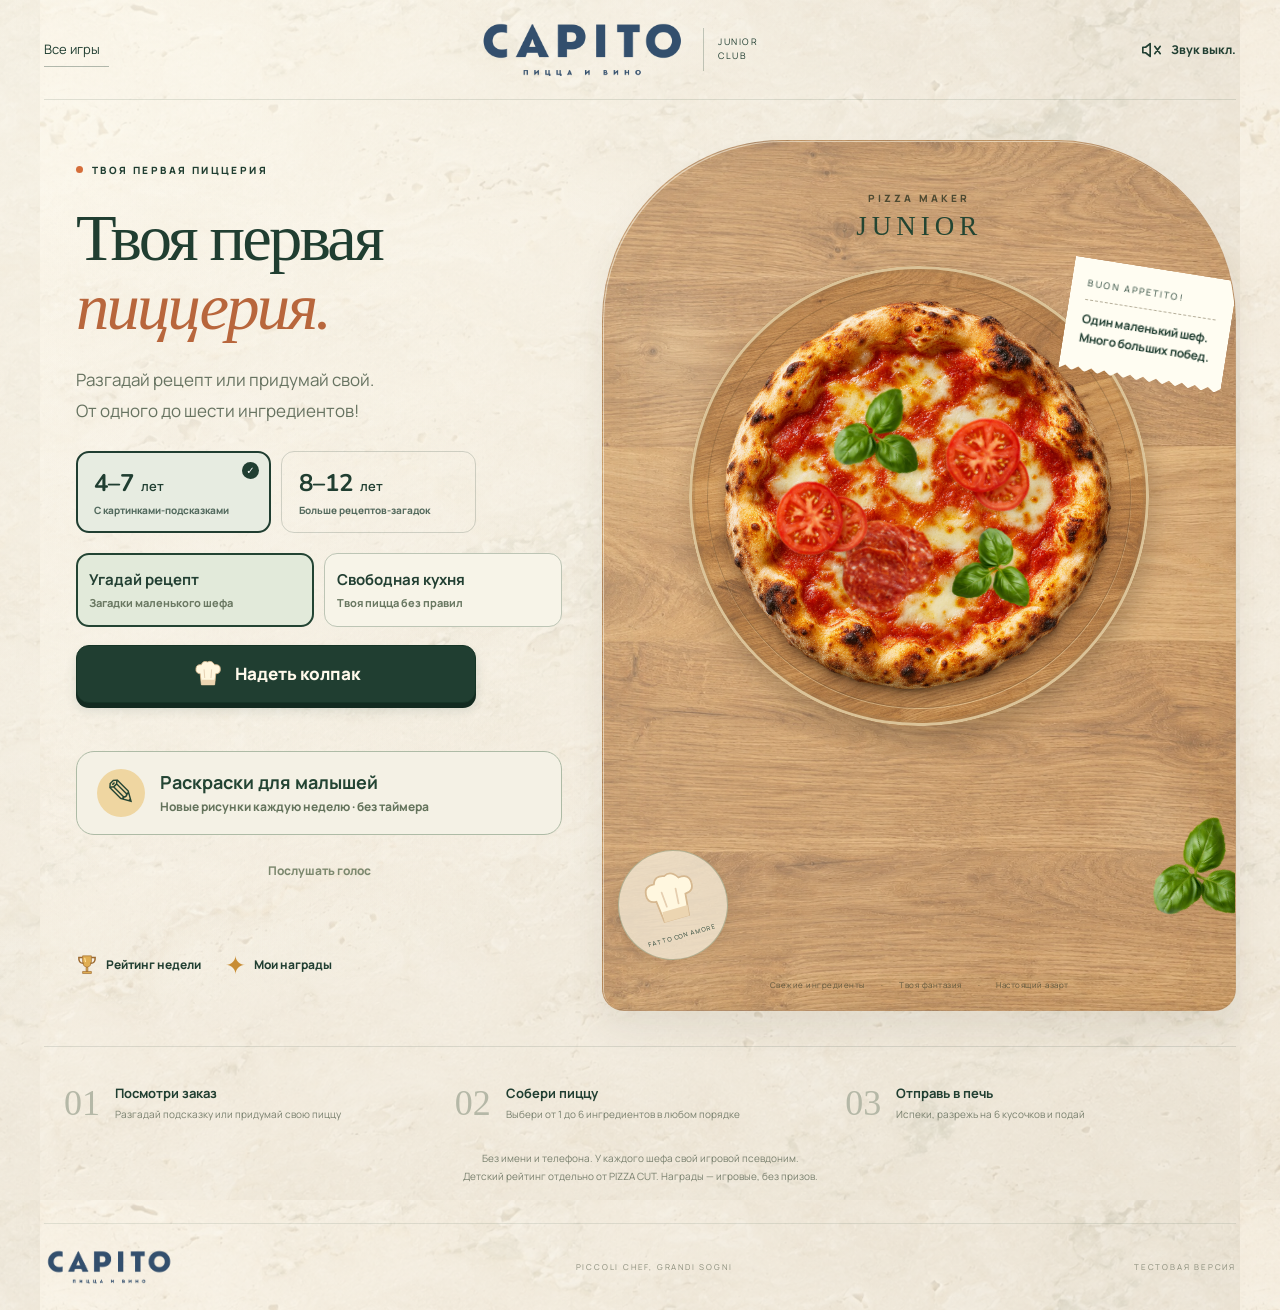
==== junior/index.html @ 5f9d8a85 "Fix Junior score ranking, child hints and selector isolation; preserve production CUT" ====
<!doctype html>
<html lang="ru"><head><meta charset="utf-8"><meta name="viewport" content="width=device-width,initial-scale=1,viewport-fit=cover"><meta name="theme-color" content="#193d31"><meta name="description" content="Детские игры CAPITO: собери пиццу, разгадай рецепт или раскрась пиццерию."><title>CAPITO — маленькая пиццерия</title><link rel="stylesheet" href="/junior/junior.css?v=14"><link rel="preload" as="image" href="/junior/art/pizza-dough.png"><script defer src="/junior/junior.js?v=15"></script><link rel="stylesheet" href="/junior/coloring.css?v=2"><script defer src="/junior/coloring.js?v=3"></script><link rel="stylesheet" href="/junior/brand.css?v=1"></head>
<body data-screen="welcome"><noscript><p>Чтобы готовить пиццу и раскрашивать картинки, включи JavaScript в браузере.</p></noscript><main>
<header class="site-header"><a href="/?games=1" class="back">Все игры</a><a class="brand" href="/junior/" aria-label="CAPITO Junior"><img class="capito-logo" src="/junior/art/brand/capito-logo.png" width="610" height="180" alt="CAPITO — пицца и вино"><small>JUNIOR CLUB</small></a><button id="sound" class="sound" aria-pressed="false" aria-label="Включить звук"><svg viewBox="0 0 24 24" aria-hidden="true"><path d="M10 5L5 9H2V15H5L10 19ZM15 8L21 16M21 8L15 16" fill="none" stroke="currentColor" stroke-width="1.8" stroke-linecap="round" stroke-linejoin="round"/></svg><span>Звук выкл.</span></button></header>
<section id="welcome" class="welcome">
<div class="welcome-copy"><span class="eyebrow"><i></i> ТВОЯ ПЕРВАЯ ПИЦЦЕРИЯ</span><h1>Твоя первая<br><em>пиццерия.</em></h1><p class="intro">Разгадай рецепт или придумай свой.<br>От одного до шести ингредиентов!</p>
<div class="age-switch" role="group" aria-label="Возраст"><button data-age="4-7" aria-pressed="true"><strong>4–7 <span>лет</span></strong><small>С картинками-подсказками</small></button><button data-age="8-12" aria-pressed="false"><strong>8–12 <span>лет</span></strong><small>Больше рецептов-загадок</small></button></div>
<div class="mode-switch" role="group" aria-label="Режим игры"><button data-mode="riddle" aria-pressed="true"><strong>Угадай рецепт</strong><small>Загадки маленького шефа</small></button><button data-mode="free" aria-pressed="false"><strong>Свободная кухня</strong><small>Твоя пицца без правил</small></button></div><button id="start" class="primary start-button"><img src="/junior/art/hat.svg" alt="">Надеть колпак</button><p id="start-status" class="status" role="status"></p>
<button id="open-coloring" class="coloring-entry"><span class="coloring-entry-icon" aria-hidden="true">✎</span><span><strong>Раскраски для малышей</strong><small>Новые рисунки каждую неделю · без таймера</small></span></button><button id="preview-voice" class="text-button" aria-pressed="false">Послушать голос</button><p id="preview-voice-status" class="status" role="status"></p><div class="welcome-links"><button id="show-rank"><img src="/junior/art/cup.svg" alt="">Рейтинг недели</button><button id="show-badges"><span class="mini-star" aria-hidden="true">✦</span>Мои награды</button></div>
</div>
<div class="welcome-scene" aria-hidden="true"><div class="scene-heading">PIZZA MAKER <span>JUNIOR</span></div><div class="hero-check"><span>BUON APPETITO!</span><strong>Один маленький шеф.<br>Много больших побед.</strong></div><div class="hero-board"><div class="hero-pizza"><img class="base-image" src="/junior/art/pizza-base.png" alt=""><picture class="food-photo"><source type="image/png" srcset="/junior/art/photo/basil.png"><img class="hero-top ht1" src="/junior/art/photo/basil.png" alt="" decoding="async"></picture><picture class="food-photo"><source type="image/png" srcset="/junior/art/photo/tomato.png"><img class="hero-top ht2" src="/junior/art/photo/tomato.png" alt="" decoding="async"></picture><picture class="food-photo"><source type="image/png" srcset="/junior/art/photo/pepperoni.png"><img class="hero-top ht3" src="/junior/art/photo/pepperoni.png" alt="" decoding="async"></picture><picture class="food-photo"><source type="image/png" srcset="/junior/art/photo/basil.png"><img class="hero-top ht4" src="/junior/art/photo/basil.png" alt="" decoding="async"></picture><picture class="food-photo"><source type="image/png" srcset="/junior/art/photo/tomato.png"><img class="hero-top ht5" src="/junior/art/photo/tomato.png" alt="" decoding="async"></picture></div></div><div class="flour flour-one"></div><div class="flour flour-two"></div><picture class="food-photo"><source type="image/png" srcset="/junior/art/photo/basil.png"><img class="scene-basil" src="/junior/art/photo/basil.png" alt="" decoding="async"></picture><div class="chef-stamp"><img src="/junior/art/hat.svg" alt=""><span>FATTO CON AMORE</span></div><div class="scene-caption"><span>Свежие ингредиенты</span><span>Твоя фантазия</span><span>Настоящий азарт</span></div></div>
<div class="how-to"><div><span class="step">01</span><p><strong>Посмотри заказ</strong><small>Разгадай подсказку или придумай свою пиццу</small></p></div><div><span class="step">02</span><p><strong>Собери пиццу</strong><small>Выбери от 1 до 6 ингредиентов в любом порядке</small></p></div><div><span class="step">03</span><p><strong>Отправь в печь</strong><small>Испеки, разрежь на 6 кусочков и подай</small></p></div></div>
<p class="privacy">Без имени и телефона. У каждого шефа свой игровой псевдоним.<br>Детский рейтинг отдельно от PIZZA CUT. Награды — игровые, без призов.</p>
</section>
<section id="coloring" class="coloring-room" hidden aria-labelledby="coloring-title">
<div class="coloring-heading"><div><span class="eyebrow">CAPITO · МАЛЕНЬКИЙ ХУДОЖНИК</span><h2 id="coloring-title">Пиццерия в твоих цветах</h2><p>Выбери цвет и нажми внутри рисунка. Здесь всё можно по-своему!</p></div><button id="coloring-home" class="undo">Все занятия</button></div>
<div class="coloring-week-banner"><div><strong id="coloring-week-title">Раскраски недели</strong><p id="coloring-week-dates">Новый набор каждый понедельник</p></div><button id="coloring-archive" class="undo" aria-pressed="false">Мои рисунки</button></div><div class="coloring-layout"><aside class="coloring-tools"><div id="coloring-pages" class="coloring-pages" role="group" aria-label="Выбрать раскраску"></div><div class="coloring-palette-box"><h3>Твои краски</h3><div id="coloring-palette" class="coloring-palette" role="group" aria-label="Выбрать цвет"></div><p id="coloring-current-color">Выбран цвет: красный</p></div><div class="coloring-edit-actions"><button id="coloring-undo" class="undo" disabled>Отменить</button><button id="coloring-clear" class="undo">Начать заново</button></div></aside>
<div class="coloring-paper-column"><div class="coloring-paper"><div class="coloring-paper-top"><img class="capito-logo" src="/junior/art/brand/capito-logo.png" width="610" height="180" alt="CAPITO — пицца и вино"><strong id="coloring-page-name">Моя пицца</strong><span aria-hidden="true">✦</span></div><div class="coloring-canvas-wrap"><canvas id="coloring-canvas" width="800" height="800" tabindex="0" role="button" aria-label="Раскраска. Нажми внутри фигуры, чтобы закрасить её. Стрелки перемещают указатель, Enter закрашивает выбранное место."></canvas><span id="coloring-cursor" class="coloring-cursor" aria-hidden="true" hidden></span><div id="coloring-loading" class="coloring-loading" role="status">Готовим раскраску…</div></div><div class="coloring-paper-bottom"><span>СОЗДАНО МАЛЕНЬКИМ ХУДОЖНИКОМ</span><span>FATTO CON AMORE</span></div></div><p id="coloring-status" class="coloring-status" role="status">Выбери любимый цвет.</p><div class="coloring-export-actions"><button id="coloring-download" class="primary" disabled>Скачать рисунок PNG</button><button id="coloring-print" class="undo" disabled>Распечатать</button></div><p class="coloring-save-note">Без имени и регистрации. Рисунки остаются на этом устройстве.</p></div></div>
</section>
<section id="kitchen" class="kitchen" hidden>
<div class="kitchen-top"><div class="kitchen-brand"><img src="/junior/art/hat.svg" alt=""><div><strong>Маленькая пиццерия</strong><img class="kitchen-logo" src="/junior/art/brand/capito-logo.png" width="610" height="180" alt="CAPITO — пицца и вино"></div></div><div class="round-group"><span id="round"></span><div id="round-dots" aria-hidden="true"></div></div><div class="timer"><svg viewBox="0 0 50 50" aria-hidden="true"><circle cx="25" cy="25" r="21"/><circle id="timer-ring" cx="25" cy="25" r="21"/></svg><strong id="clock" role="timer"></strong></div><button id="exit" class="exit">Выйти</button></div>
<div class="kitchen-world">
<div class="wall-detail"><span>FATTO CON AMORE</span><i></i><img class="capito-logo" src="/junior/art/brand/capito-logo.png" width="610" height="180" alt="CAPITO — пицца и вино"></div>
<div class="order-ticket"><div class="ticket-top"><div class="guest-order"><img id="order-guest-image" src="/junior/art/guests/basilio.png" alt=""><div><small>ТВОЙ ГОСТЬ</small><strong id="order-guest-name">Базилио</strong></div></div><span id="ticket-number">ЗАКАЗ 01</span></div><h2 id="order-title">Заказ шефа</h2><p id="hint" class="status" aria-live="polite"></p><div class="riddle-tools"><span id="recipe-size"></span><button id="listen-order" aria-pressed="false">Послушать заказ</button><button id="reveal-recipe" aria-expanded="false">Показать подсказку</button></div><p id="order-voice-status" class="order-voice-status" role="status"></p><div id="recipe" class="recipe" aria-label="Ингредиенты заказа"></div><div id="memory-cover" hidden><svg viewBox="0 0 24 24" aria-hidden="true"><path d="M12 3a5 5 0 0 1 5 5c3 0 5 3 3 6v4H4v-4C2 11 4 8 7 8a5 5 0 0 1 5-5Z" fill="none" stroke="currentColor" stroke-width="1.5"/></svg><span>Ты всё запомнил!</span></div><div class="ticket-bottom"><span>ГОТОВИМ С ЛЮБОВЬЮ</span><div class="barcode"></div></div></div>
<div class="prep-area"><div class="board"><div class="pizza" id="pizza" aria-label="Собранная пицца"><img class="base-image" src="/junior/art/pizza-dough.png" alt="Основа пиццы без соуса и начинки"><div id="sauce-layer" class="sauce-layer" hidden></div><div id="toppings"></div></div></div><div id="placement-status" class="placement-status" role="status">Выбери первый ингредиент</div><div id="bake-message" class="bake-message" aria-live="polite"></div></div>
<div class="oven-area" aria-hidden="true"><div class="oven-label"><img class="capito-logo" src="/junior/art/brand/capito-logo.png" width="610" height="180" alt="CAPITO — пицца и вино"></div><div class="oven"><img class="capito-oven-photo" src="/capito-oven-LIVE-v41.webp" alt=""><div class="oven-arch"><div class="oven-glow"></div><div class="fire"><i></i><i></i><i></i></div></div><div class="oven-sill"></div></div><span class="oven-caption">Здесь рождается<br>маленькое чудо</span><div class="oven-tools"></div></div>
</div>
<div class="ingredient-station"><div class="station-title"><span>СВЕЖЕЕ НА СТОЛЕ</span><span id="station-hint">Выбирай по порядку</span></div><div id="ingredients" class="ingredients" aria-label="Выбрать ингредиент"></div></div>
<div class="kitchen-actions"><button id="undo" class="undo"><svg viewBox="0 0 24 24" aria-hidden="true"><path d="M8 4L3 9L8 14M3 9H14C22 9 22 20 14 20H10" fill="none" stroke="currentColor" stroke-width="1.8" stroke-linecap="round" stroke-linejoin="round"/></svg>Убрать последний</button><p>Нажми на ингредиент —<br>он окажется на пицце</p><button id="bake" class="primary bake-button"><img src="/junior/art/oven.svg" alt="">В печь!</button></div>
</section>
<section id="serving" class="serving" hidden aria-labelledby="serving-title">
<div class="serving-top"><span class="serving-brand"><img class="capito-logo" src="/junior/art/brand/capito-logo.png" width="610" height="180" alt="CAPITO — пицца и вино"><span>FORNO A LEGNA</span></span><button id="serving-exit">Выйти</button></div>
<h2 id="serving-title">В нашей дровяной печи</h2><p id="serving-hint" role="status">Огонь румянит бортики и плавит сыр…</p>
<div id="bake-theatre" class="bake-theatre"><img class="theatre-oven" src="/capito-oven-LIVE-v41.webp" alt="Дровяная печь CAPITO с огнём"><div class="heat-shimmer"></div><div id="oven-pizza" class="oven-pizza"></div><span class="oven-badge">FATTO CON AMORE</span></div><div id="oven-challenge" class="oven-challenge" hidden><strong>Поймай золотую корочку</strong><p id="oven-challenge-hint">Подожди, пока указатель попадёт в золотую зону, и достань пиццу.</p><div class="doneness-track" aria-hidden="true"><span class="gold-zone"></span><i id="doneness-pointer"></i></div><span class="doneness-labels" aria-hidden="true"><span>Ещё чуть-чуть</span><span>Золотая корочка</span><span>Пора доставать</span></span><button id="take-pizza" class="primary" disabled>Пицца выпекается…</button></div><div id="bake-award" class="bake-award" hidden role="status"></div>
<div id="slice-stage" class="slice-stage" hidden><div id="slice-board" class="slice-board" role="group" aria-label="Готовая пицца для нарезки"><div id="slice-pizza"></div><svg id="cut-lines" viewBox="0 0 100 100" aria-hidden="true"></svg><i class="steam steam-one"></i><i class="steam steam-two"></i></div></div>
<div id="slice-actions" class="slice-actions" hidden><span id="cut-count" aria-live="polite">0 / 3 разрезов</span><button id="cut-button" class="undo">Сделать разрез</button><button id="serve-button" class="primary" disabled>Подать пиццу</button></div>
<div id="guest-delivery" class="guest-delivery" hidden><div class="guest-celebration"><span aria-hidden="true">✦</span><img id="delivery-guest-image" src="/junior/art/guests/basilio.png" alt=""><span aria-hidden="true">✦</span></div><div class="guest-bubble"><span id="delivery-guest-name"></span><p id="guest-reaction" role="status"></p></div><div class="guest-delivery-actions"><button id="listen-guest" class="undo" aria-pressed="false">Послушать гостя</button><button id="next-guest" class="primary">Следующий гость</button></div><p id="guest-voice-status" class="order-voice-status" role="status"></p></div><p class="serving-foot">Таймер на паузе · наслаждайся приготовлением</p></section>
<section id="result" class="panel result-panel" hidden><img class="capito-logo result-logo" src="/junior/art/brand/capito-logo.png" width="610" height="180" alt="CAPITO — пицца и вино"><span class="eyebrow">BRAVO, PICCOLO CHEF!</span><div class="result-medal"><img src="/junior/art/hat.svg" alt="Колпак шефа"><i>✦</i><i>✦</i><i>✦</i></div><h2>Вот это шеф!</h2><p class="result-subtitle">Кухня CAPITO тобой гордится.</p><h3 id="result-score"></h3><p id="result-detail" role="status"></p><div id="earned" class="badges"></div><div id="guest-result" class="guest-result" hidden></div><div id="oven-result" class="oven-result" hidden></div><button id="save-retry" hidden>Повторить сохранение</button><button id="again" class="primary">Ещё один заказ</button><button id="result-rank" class="text-button">Посмотреть рейтинг недели</button><section class="pizza-story" aria-labelledby="story-title"><span class="eyebrow">МАЛЕНЬКОЕ ПУТЕШЕСТВИЕ В ИТАЛИЮ</span><h3 id="story-title">Как появилась пицца</h3><button id="listen-story" class="story-listen">Послушать историю</button><p id="story-audio-status" role="status"></p><div class="story-chapters"><article><h4>Сначала была лепёшка</h4><p>Очень давно люди в разных странах пекли лепёшки. Но пицца, похожая на ту, что мы любим сегодня, прославилась в итальянском городе Неаполе. На тесто добавляли томаты, сыр и зелень, а потом отправляли его в горячую дровяную печь.</p></article><article><h4>Три цвета «Маргариты»</h4><p>Красный томат, белая моцарелла и зелёный базилик напоминают флаг Италии. Есть легенда, что в 1889 году такую пиццу подали королеве Маргарите и назвали в её честь. Но пиццу с томатами и моцареллой в Неаполе готовили и раньше!</p></article><article><h4>Мастерство, которое берегут</h4><p>Мастеров пиццы называют пиццайоло. Они учат друг друга растягивать тесто руками, добавлять начинку и печь пиццу. В 2017 году ЮНЕСКО включила искусство неаполитанских пиццайоло в список нематериального культурного наследия человечества. Теперь и ты попробовал себя в роли маленького пиццайоло!</p></article></div><div class="story-question"><h4>В каком городе прославилась пицца?</h4><div role="group" aria-label="Ответ на вопрос об истории пиццы"><button data-city="rome">Рим</button><button data-city="naples">Неаполь</button><button data-city="paris">Париж</button></div><p id="story-answer" role="status"></p></div><details><summary>Откуда эта история</summary><a href="https://www.italia.it/en/campania/naples/things-to-do/naples-world-pizza-capital" target="_blank" rel="noopener">История пиццы — Italia.it</a><a href="https://ich.unesco.org/en/RL/art-of-neapolitan-pizzaiuolo-00722" target="_blank" rel="noopener">Искусство пиццайоло — ЮНЕСКО</a></details></section><p class="privacy">Тестовый детский турнир. Результаты и призы PIZZA CUT считаются отдельно.</p></section>
<section id="board" class="panel board-panel" hidden><img class="board-cup" src="/junior/art/cup.svg" alt=""><span class="eyebrow">КЛУБ МАЛЕНЬКИХ ШЕФОВ</span><h2 id="board-title"></h2><p id="board-status" role="status"></p><div id="board-content"></div><button id="home" class="primary">Вернуться на кухню</button></section>
<footer><img class="capito-logo" src="/junior/art/brand/capito-logo.png" width="610" height="180" alt="CAPITO — пицца и вино"><span>PICCOLI CHEF, GRANDI SOGNI</span><small>ТЕСТОВАЯ ВЕРСИЯ</small></footer>
</main></body></html>
---- junior/junior.css ----
@import url('https://fonts.googleapis.com/css2?family=Manrope:wght@400;500;600;700;800&family=Nunito:wght@700;800;900;1000&display=swap');
:root{font-family:Manrope,system-ui,sans-serif;color:#203e31;background:#f5f1e8;font-synthesis:none;--green:#203e31;--orange:#d56d39;--cream:#fcf9f1;--ink:#203e31;--font-title:Nunito,ui-rounded,system-ui,sans-serif}*{box-sizing:border-box}body{margin:0;min-height:100dvh;background:radial-gradient(ellipse at 90% 0,#eadbc5,transparent 45%),#f5f1e8}main{max-width:1400px;margin:auto;padding:0 44px}button,a{-webkit-tap-highlight-color:transparent}a{color:inherit}button{font:inherit;font-weight:750;font-size:15px;border:1px solid #203e3125;border-radius:13px;min-height:48px;padding:12px 20px;color:var(--green);background:#fffdf7;cursor:pointer;touch-action:manipulation}button:hover{filter:brightness(1.035)}button:active{transform:translateY(2px)}button:disabled{cursor:default;filter:saturate(.5);opacity:.5}button:focus-visible,a:focus-visible{outline:3px solid #d56d39;outline-offset:5px}[hidden]{display:none!important}.site-header{height:100px;display:flex;align-items:center;justify-content:space-between;border-bottom:1px solid #203e3120;gap:16px}.brand{display:flex;align-items:center;gap:14px;text-decoration:none}.brand>span{font-family:Georgia,serif;font-size:36px;letter-spacing:5px;font-weight:700}.brand small{font-size:9px;letter-spacing:1.5px;border-left:1px solid #203e3140;padding:7px 0 7px 14px;max-width:70px;line-height:1.6}.back{font-size:13px;text-decoration:none;border-bottom:1px solid #203e3155;padding:8px 0;min-width:65px}.sound{border:0;background:transparent;display:flex;align-items:center;gap:8px;padding:10px 0;font-size:12px}.sound svg{width:22px;height:22px}.eyebrow{font-size:11px;font-weight:850;letter-spacing:2.1px;display:inline-flex;align-items:center;gap:9px}.eyebrow i{width:7px;height:7px;border-radius:50%;background:var(--orange)}.welcome{display:grid;grid-template-columns:.9fr 1.1fr;padding-top:40px;column-gap:40px;align-items:center}.welcome-copy{padding:16px 0 25px 32px;z-index:2}.welcome h1{font-family:var(--font-title);font-weight:1000;font-size:clamp(48px,5.3vw,76px);line-height:.99;letter-spacing:-3px;margin:25px 0 20px}.welcome h1 em{color:var(--orange);font-style:normal}.intro{font-size:17px;line-height:1.7;color:#647063}.age-switch{display:flex;gap:10px;max-width:400px;margin:24px 0 20px}.age-switch button{flex:1;text-align:left;background:transparent;border:1px solid #203e3130;border-radius:13px;padding:15px 17px;position:relative}.age-switch strong{font-family:var(--font-title);font-size:24px}.age-switch strong span{font-family:Manrope,system-ui;font-size:13px;font-weight:600}.age-switch small{display:block;font-size:10px;white-space:nowrap;margin-top:4px;opacity:.75}.age-switch button[aria-pressed=true]{border:2px solid var(--green);padding:14px 16px;background:#e7ece1}.age-switch button[aria-pressed=true]:after{content:"✓";position:absolute;right:10px;top:9px;background:var(--green);color:#fff;width:17px;height:17px;border-radius:50%;display:grid;place-items:center;font-size:10px}.primary{background:var(--orange);color:#fff9eb;border:1px solid #bb5729;box-shadow:0 5px 0 #ad512b,0 7px 12px #6a321622;min-height:58px;font-weight:850;font-size:17px;display:inline-flex;align-items:center;justify-content:center;gap:12px;border-radius:13px;transition:transform .12s,filter .12s}.primary:active{transform:translateY(4px);box-shadow:0 1px 0 #ad512b}.primary img{width:30px;height:30px}.start-button{width:100%;max-width:400px}.status{font-size:14px;line-height:1.5;min-height:20px}.welcome #start-status{margin:10px 0;max-width:390px;font-size:12px;color:#9c4527}.welcome-links{display:flex;gap:24px;flex-wrap:wrap}.welcome-links button{border:0;background:none;padding:4px 0;display:flex;align-items:center;gap:8px;font-size:12px;min-height:32px}.welcome-links img{width:22px;height:22px}.mini-star{font-size:25px;color:#c88d35}.welcome-scene{position:relative;min-height:620px;align-self:stretch;border-radius:160px 160px 24px 24px;overflow:hidden;background:linear-gradient(0deg,#b6906940,transparent 62%),repeating-linear-gradient(95deg,#d4bd9408 0 2px,#aa764516 3px 4px,transparent 5px 15px),#dbc19c;box-shadow:inset 0 0 70px #875b2a22}.scene-heading{position:absolute;top:50px;left:0;width:100%;text-align:center;font-size:12px;font-weight:850;letter-spacing:3px;color:#5c4b34}.scene-heading span{display:block;font-family:var(--font-title);font-size:24px;letter-spacing:6px;color:#274631;margin-top:6px}.hero-board{position:absolute;left:5%;top:140px;width:91%;aspect-ratio:1;border-radius:50%;background:repeating-radial-gradient(ellipse at 20% 60%,#9b6b3c0e 0 2px,transparent 3px 11px),linear-gradient(125deg,#b58150,#dfb37c 45%,#bd8a55 80%);box-shadow:inset 0 0 0 5px #e1bb8b, inset 0 0 0 12px #a16a3d33,0 20px 25px #6140243d;transform:rotate(-14deg)}.hero-board:before{content:"";position:absolute;inset:18px;border:2px solid #95633655;border-radius:50%}.hero-pizza{position:absolute;inset:5%;transform:rotate(14deg)}.base-image{width:100%;height:100%;object-fit:contain;display:block;filter:drop-shadow(0 8px 5px #492d1840)}.hero-top{position:absolute;width:22%;filter:drop-shadow(0 3px 2px #432a1444)}.ht1{left:30%;top:25%;transform:rotate(-22deg)}.ht2{left:56%;top:30%;transform:rotate(25deg)}.ht3{left:33%;top:55%;transform:rotate(60deg)}.ht4{left:57%;top:57%;transform:rotate(90deg)}.ht5{left:15%;top:45%;transform:rotate(-22deg)}.hero-check{position:absolute;z-index:3;right:5px;top:127px;background:#fffcf1;padding:18px 16px 24px;box-shadow:2px 7px 15px #51371922;transform:rotate(9deg);clip-path:polygon(0 0,100% 0,100% 96%,96% 100%,92% 96%,88% 100%,84% 96%,80% 100%,76% 96%,72% 100%,68% 96%,64% 100%,60% 96%,56% 100%,52% 96%,48% 100%,44% 96%,40% 100%,36% 96%,32% 100%,28% 96%,24% 100%,20% 96%,16% 100%,12% 96%,8% 100%,4% 96%,0 100%)}.hero-check span{font-size:9px;letter-spacing:2px;display:block;padding-bottom:10px;border-bottom:1px dashed #b4ad98}.hero-check strong{display:block;font-size:12px;line-height:1.6;margin-top:9px}.chef-stamp{position:absolute;bottom:50px;left:15px;width:110px;height:110px;border:1px solid #24493155;border-radius:50%;display:flex;flex-direction:column;align-items:center;justify-content:center;transform:rotate(-16deg);background:#f0e4cacc}.chef-stamp img{width:58px;height:58px}.chef-stamp span{font-size:6px;letter-spacing:1.1px;margin-top:6px}.scene-basil{position:absolute;width:120px;right:-25px;bottom:70px;transform:rotate(-32deg)}.scene-caption{position:absolute;bottom:20px;left:0;width:100%;display:flex;justify-content:center;gap:16px;font-size:8px;letter-spacing:.5px;color:#6b553d}.scene-caption span+span:before{content:"·";margin-right:16px}.flour{position:absolute;width:150px;height:150px;pointer-events:none;background:radial-gradient(ellipse,#fff9dc88,transparent 65%);filter:blur(3px)}.flour-one{top:130px;left:0}.flour-two{right:5px;bottom:110px}.how-to{grid-column:1/-1;display:grid;grid-template-columns:repeat(3,1fr);gap:20px;padding:35px 20px 25px;margin-top:35px;border-top:1px solid #203e3120}.how-to>div{display:flex;align-items:center;gap:15px}.step{font-family:Georgia,serif;font-size:36px;color:#b5b8a7}.how-to p{margin:0}.how-to strong{font-size:13px;display:block}.how-to small{display:block;font-size:10px;color:#79806e;line-height:1.6;margin-top:4px}.privacy{font-size:10px;line-height:1.8;color:#79806e;text-align:center}.welcome>.privacy{grid-column:1/-1;margin:0 0 16px}footer{display:flex;justify-content:space-between;align-items:center;border-top:1px solid #203e311c;padding:24px 0;margin-top:22px;font-size:8px;letter-spacing:1.8px;color:#8a8d7b}footer>span:first-child{font-family:Georgia,serif;font-size:19px;letter-spacing:3px;color:var(--green)}footer small{font-size:8px}
body.is-playing{background:#e7e4d7}body.is-playing main{max-width:1280px;padding:0 32px}body.is-playing .site-header{height:64px;border:0}body.is-playing .brand>span{font-size:25px}body.is-playing .brand small{font-size:7px}.kitchen{border-radius:24px;overflow:hidden;box-shadow:0 18px 40px #2030201c;margin:0 auto 20px;background:#eee9da;border:1px solid #c5c6b6}.kitchen-top{display:flex;gap:20px;align-items:center;padding:15px 25px;background:#223f32;color:#f8f4e3;position:relative;z-index:3}.kitchen-brand{display:flex;align-items:center;gap:10px;margin-right:auto}.kitchen-brand img{width:43px;height:43px}.kitchen-brand strong{font-size:14px;font-family:var(--font-title);font-weight:850;display:block}.kitchen-brand span{font-size:8px;letter-spacing:2px;color:#b4c1aa;display:block;margin-top:3px}.round-group{font-size:11px;text-align:center;min-width:90px;font-weight:700}#round-dots{display:flex;gap:5px;justify-content:center;margin-top:6px}#round-dots i{width:6px;height:6px;border:1px solid #a4b69f;border-radius:50%}#round-dots i.done{background:#e7b772;border-color:#e7b772}#round-dots i.current{background:#fff6dc;border-color:#fff6dc}.timer{display:flex;align-items:center;justify-content:center;position:relative;width:51px;height:51px}.timer svg{position:absolute;inset:0;width:100%;height:100%;transform:rotate(-90deg);fill:none;stroke:#ffffff25;stroke-width:3}.timer #timer-ring{stroke:#e7ba7b;stroke-linecap:round;stroke-dasharray:132;stroke-dashoffset:var(--timer-offset,0);transition:stroke-dashoffset .2s linear}.timer strong{font-size:13px;font-variant-numeric:tabular-nums}.timer.urgent{color:#ffd0a0}.timer.urgent #timer-ring{stroke:#ef9466}.exit{background:#ffffff0a;border:1px solid #ffffff35;color:#d5ddca;min-height:36px;padding:8px 13px;font-size:11px;border-radius:8px}.kitchen-world{position:relative;display:grid;grid-template-columns:225px 1fr 180px;align-items:center;gap:10px;padding:45px 28px 16px;min-height:382px;background:linear-gradient(0deg,#c6aa80 0,#e4caa3 11%,transparent 11%),repeating-linear-gradient(0deg,transparent 0 47px,#bfc6b94a 48px 49px,transparent 50px),repeating-linear-gradient(90deg,#e8e9db 0 87px,#c9cfbf80 88px 89px,#e8e9db 90px 176px,#ccd1c380 177px 178px);overflow:hidden}.kitchen-world:before{content:"";position:absolute;bottom:0;height:58%;width:100%;left:0;background:repeating-linear-gradient(92deg,#7b58320a 0 1px,transparent 2px 14px),linear-gradient(140deg,#d7ba91,#ebd2ad 50%,#c5a176);transform:perspective(550px) rotateX(12deg);transform-origin:bottom;box-shadow:0 -5px 14px #77775512}.wall-detail{position:absolute;left:0;top:12px;width:100%;display:flex;align-items:center;justify-content:center;gap:16px;font-size:7px;letter-spacing:2.8px;color:#7a8a72}.wall-detail i{height:1px;width:30px;background:#91a08766}.order-ticket{background:#fffdf0;padding:18px 17px 23px;align-self:start;position:relative;z-index:2;transform:rotate(-3deg);filter:drop-shadow(2px 7px 4px #514b2d20);clip-path:polygon(0 0,100% 0,100% 97%,95% 100%,90% 97%,85% 100%,80% 97%,75% 100%,70% 97%,65% 100%,60% 97%,55% 100%,50% 97%,45% 100%,40% 97%,35% 100%,30% 97%,25% 100%,20% 97%,15% 100%,10% 97%,5% 100%,0 97%)}.order-ticket:before{content:"";position:absolute;width:60px;height:16px;background:#d4bd8c99;left:calc(50% - 30px);top:-7px;transform:rotate(3deg)}.ticket-top{display:flex;justify-content:space-between;align-items:center;border-bottom:1px dashed #bfc2a8;padding-bottom:12px;font-size:8px;letter-spacing:1px}.ticket-top>span:first-child{font-family:Georgia,serif;font-size:14px;letter-spacing:2px}.order-ticket h2{font-family:var(--font-title);font-size:22px;line-height:1.1;margin:16px 0 8px;letter-spacing:-.5px}.order-ticket .status{font-size:11px;line-height:1.6;min-height:36px;margin:0 0 10px;color:#77816a}.recipe{display:flex;flex-wrap:wrap;gap:5px;min-height:56px;position:relative}.slot{width:calc(33.333% - 4px);height:60px;background:#eef0df;border:1px solid #e5e8d5;border-radius:9px;position:relative;display:flex;align-items:center;justify-content:center}.slot img{width:47px;height:47px;object-fit:contain}.slot small{position:absolute;font-size:8px;left:3px;top:3px;background:#fff9e8;color:#5b6951;width:13px;height:13px;border-radius:50%;display:grid;place-items:center;font-weight:800}.slot.filled{border-color:#91a57c;background:#e1e9d6}.ticket-bottom{border-top:1px dashed #bfc2a8;margin-top:14px;padding-top:10px;display:flex;justify-content:space-between;align-items:center;font-size:6px;letter-spacing:.5px;color:#8d917c}.barcode{width:40px;height:18px;background:repeating-linear-gradient(90deg,#73816b 0 1px,transparent 1px 3px,#73816b 3px 5px,transparent 5px 7px)}#memory-cover{display:flex;align-items:center;gap:8px;font-size:11px;color:#668057;min-height:56px}#memory-cover svg{width:27px;height:27px}.prep-area{position:relative;display:flex;align-items:center;flex-direction:column;justify-content:center;z-index:1;min-width:0}.board{position:relative;width:min(100%,315px);aspect-ratio:1;border-radius:50%;background:repeating-radial-gradient(ellipse at 20% 40%,#ad774b15 0 2px,transparent 3px 12px),linear-gradient(120deg,#b58756,#e2b87c 45%,#b48451);box-shadow:inset 0 0 0 4px #e2b987,inset 0 0 0 10px #a4703c33,0 13px 18px #5f402744;margin:0 auto}.board:before{content:"";position:absolute;inset:15px;border:2px solid #96603255;border-radius:50%}.board:after{content:"CAPITO";position:absolute;bottom:6px;width:100%;text-align:center;font-size:6px;font-family:Georgia,serif;letter-spacing:2px;color:#8c5c37;transform:rotate(0deg)}.pizza{position:absolute;inset:4%;transform-origin:50% 55%;transition:transform .45s ease,opacity .45s;isolation:isolate}.pizza .base-image{position:absolute;inset:0;z-index:0}.topping{position:absolute;width:25%;aspect-ratio:1;transform:translate(-50%,-50%) rotate(var(--angle,0deg));z-index:2;animation:ingredient-drop .35s cubic-bezier(.2,.8,.4,1.25)}.topping img{width:100%;height:100%;filter:drop-shadow(0 3px 2px #512d1b40)}.topping small{position:absolute;bottom:0;right:0;font-size:8px;font-weight:800;background:#fff8dcdd;border-radius:50%;width:13px;height:13px;display:grid;place-items:center;color:#284132;transform:rotate(calc(-1 * var(--angle,0deg)));box-shadow:0 1px 3px #50321933}.placement-status{font-size:11px;font-weight:700;color:#695a40;min-height:17px;text-align:center;margin-top:10px}.bake-message{position:absolute;top:30%;left:50%;transform:translate(-50%,10px) scale(.8);opacity:0;pointer-events:none;white-space:nowrap;z-index:5;background:#fffcf1;color:#284632;border:1px solid #dad8bd;box-shadow:0 8px 20px #34261020;padding:13px 20px;border-radius:16px;font-family:var(--font-title);font-size:19px;font-weight:900;transition:opacity .3s,transform .3s}.baking .bake-message{opacity:1;transform:translate(-50%,0) scale(1)}.baking .pizza{transform:translate(70%,-25%) scale(.25) rotate(15deg);opacity:0}.baking .oven-glow{box-shadow:0 0 55px 25px #e78c3caa}.oven-area{align-self:center;text-align:center;z-index:1;position:relative;padding-top:20px}.oven-label{font-family:Georgia,serif;font-size:9px;letter-spacing:3px;margin-bottom:12px;color:#707c62}.oven{height:160px;width:160px;margin:auto;background:radial-gradient(ellipse at 30% 10%,#dcb492,transparent 60%),#b8845e;border:2px solid #9f704e;border-radius:85px 85px 5px 5px;position:relative;box-shadow:inset 0 0 0 8px #cda17a,inset 0 0 0 10px #a87956,3px 8px 8px #6f47262a}.oven-arch{position:absolute;inset:30px 24px 10px;border-radius:65px 65px 0 0;background:#2d271f;border:8px solid #efd1a4;box-shadow:0 0 0 2px #966742;overflow:hidden}.oven-glow{position:absolute;bottom:0;left:15%;width:70%;height:15px;background:#ee8a38;box-shadow:0 0 30px 13px #c2672c77;border-radius:50%;transition:box-shadow .4s}.oven-sill{position:absolute;bottom:-6px;left:-10px;right:-10px;height:12px;border-radius:2px;background:linear-gradient(#ab764c,#825431);box-shadow:0 4px 5px #55351c33}.fire{position:absolute;bottom:5px;left:0;right:0;display:flex;justify-content:center;align-items:end;height:70px;gap:-3px}.fire i{width:22px;height:45px;border-radius:90% 0 80% 50%;background:linear-gradient(#f4b04d,#d76326);transform:rotate(-20deg);animation:flame 1.3s infinite alternate}.fire i:nth-child(2){height:60px;width:27px;background:linear-gradient(#ffdf82,#f2983f);animation-delay:-.7s}.fire i:nth-child(3){height:35px;animation-delay:-.3s}.oven-caption{font-family:Georgia,serif;font-style:italic;display:block;font-size:12px;color:#7e6446;line-height:1.6;margin-top:18px}.ingredient-station{position:relative;z-index:2;background:#f6f4e9;border-top:1px solid #c6bc9f;padding:14px 28px 18px;box-shadow:0 -7px 12px #49361b0c}.station-title{display:flex;justify-content:space-between;font-size:8px;font-weight:800;letter-spacing:1.8px;margin-bottom:12px;color:#78836c}.station-title span:last-child{letter-spacing:0;font-size:10px;font-weight:500}.ingredients{display:grid;grid-template-columns:repeat(6,1fr);gap:14px}.ingredients button{position:relative;background:transparent;border:0;padding:0 4px 6px;min-height:115px;border-radius:16px;display:flex;align-items:center;flex-direction:column;font-size:10px;line-height:1.3;transition:transform .18s,background .18s}.ingredients button:hover:enabled{background:#e8eddf}.ingredients button:disabled{opacity:.5}.ingredients b{width:90px;height:78px;max-width:100%;display:grid;place-items:center;background:radial-gradient(ellipse at 45% 30%,#ced1c2 0,#a7b0a1 47%,#e9eadf 49%,#fcfcf5 54%,#b6bdad 60%,#e2e4d8 63%,transparent 65%);filter:drop-shadow(0 5px 3px #45371c25);margin-bottom:8px;position:relative}.ingredients b img{width:70%;height:80%;object-fit:contain;transform:translateY(-3px);transition:transform .2s}.ingredients button:hover:enabled b img{transform:translateY(-7px) rotate(-6deg)}.ingredients button.chosen b{animation:bowl-tap .25s}.ingredients .food-name{font-weight:750;display:block}.ingredients .food-it{font-size:7px;font-weight:500;color:#9a9f8c;margin-top:4px;letter-spacing:.9px}.kitchen-actions{display:flex;gap:15px;align-items:center;padding:16px 28px 20px;border-top:1px solid #dedfcd;background:#f9f7ed}.undo{display:flex;align-items:center;gap:8px;background:transparent;border-color:#bfc8b2;min-height:48px;font-size:11px;padding:12px 17px}.undo svg{width:16px;height:16px}.kitchen-actions p{font-size:10px;color:#8c927d;line-height:1.6;margin:0 auto 0 0}.bake-button{min-width:210px;min-height:52px;font-size:16px}.bake-button img{width:30px;height:30px}.kitchen-actions .primary:disabled{background:#d7b693;box-shadow:0 4px 0 #b99c7f;color:#fdf7e9;opacity:.65}body.is-playing footer{display:none}
.panel{max-width:650px;margin:55px auto;background:#fffdf5;border:1px solid #dedfcd;border-radius:24px;padding:36px;text-align:center;box-shadow:0 16px 35px #203e3110}.panel h2{font-family:var(--font-title);font-size:38px;letter-spacing:-1px;margin:16px 0 6px;line-height:1.15}.panel>.primary{width:100%;margin-top:18px}.result-medal{position:relative;width:160px;height:150px;margin:20px auto 5px;background:radial-gradient(ellipse,#e7d6aa99,transparent 68%)}.result-medal>img{width:115px;height:115px;position:absolute;left:23px;top:10px;transform:rotate(-8deg);filter:drop-shadow(0 8px 4px #70532b20)}.result-medal i{position:absolute;left:0;top:45px;color:#c7943b;font-size:24px;font-style:normal;animation:twinkle 2s infinite alternate}.result-medal i:nth-of-type(2){left:auto;right:0;top:17px;font-size:19px;animation-delay:.5s}.result-medal i:nth-of-type(3){left:auto;right:18px;top:103px;font-size:14px;animation-delay:1s}.result-subtitle{font-family:Georgia,serif;font-style:italic;color:#819071;margin:8px 0 18px}.result-panel h3{font-family:var(--font-title);font-size:46px;margin:18px;color:var(--orange)}#result-detail{font-size:12px;line-height:1.8;color:#6d7d60;max-width:400px;margin:auto}.badges{display:flex;justify-content:center;gap:12px;margin:25px 0}.badge{flex:1;max-width:150px;border-radius:14px;background:#f1ead2;border:1px solid #e5ddbe;display:flex;flex-direction:column;align-items:center;gap:8px;padding:16px 8px;font-size:10px;font-weight:750}.badge img{width:45px;height:45px;filter:drop-shadow(0 3px 2px #70471720)}.badge.locked{opacity:.5;filter:grayscale(1);background:#eeeee4}.badge small{font-size:8px;font-weight:500;opacity:.6}.text-button{border:0;background:none;color:#7c886e;font-size:12px;display:block;margin:12px auto}.board-cup{display:block;width:70px;height:70px;margin:0 auto 15px}.board-panel .eyebrow{font-size:9px}.board-panel h2{font-size:30px}.board-panel #board-status{font-size:11px;line-height:1.8;color:#8a937c;margin:15px 0 20px}.rank-row{display:flex;align-items:center;gap:12px;text-align:left;border-bottom:1px solid #e5e5d7;padding:15px 0;font-size:13px}.rank-number{font-family:var(--font-title);font-size:20px;color:#a6ad96;min-width:27px;text-align:center}.rank-row:first-child .rank-number{color:#c68f34}.rank-row strong{margin-left:auto;white-space:nowrap;color:var(--orange);font-size:14px}.board-panel .badge{display:inline-flex;width:30%;vertical-align:top;margin:5px} 
@keyframes ingredient-drop{from{opacity:0;transform:translate(-50%,-100%) scale(1.4) rotate(var(--angle,0deg))}to{opacity:1;transform:translate(-50%,-50%) scale(1) rotate(var(--angle,0deg))}}@keyframes bowl-tap{50%{transform:translateY(-5px) rotate(-5deg)}}@keyframes flame{from{transform:rotate(-23deg) scaleY(.86)}to{transform:rotate(-10deg) scaleY(1.08)}}@keyframes twinkle{from{transform:scale(.8);opacity:.5}to{transform:scale(1.1);opacity:1}}
@media(min-width:1500px){main{padding:0 60px}.welcome{padding-top:55px}.welcome-scene{min-height:650px}}
@media(max-width:1100px){main{padding:0 28px}.welcome{gap:25px}.welcome-copy{padding-left:8px}.welcome h1{font-size:60px}.welcome-scene{min-height:580px}.hero-board{top:155px}.scene-heading{top:45px}.hero-check{top:125px;padding:13px}.chef-stamp{bottom:55px;width:95px;height:95px}.kitchen-world{grid-template-columns:190px 1fr 135px;gap:10px;padding:40px 20px 15px;min-height:345px}.oven{width:125px;height:130px}.oven-arch{inset:25px 18px 8px;border-width:6px}.board{width:min(100%,285px)}.order-ticket{padding:15px 12px 20px}.order-ticket h2{font-size:19px}.slot{height:50px}.slot img{width:40px;height:40px}.ingredients{gap:6px}.ingredients button{min-height:100px}.ingredients b{width:76px;height:66px}}
@media(max-width:800px){main{padding:0 22px}.site-header{height:80px}.brand>span{font-size:29px}.brand small{font-size:7px}.welcome{grid-template-columns:1fr 1fr;padding-top:28px;gap:20px}.welcome h1{font-size:49px;letter-spacing:-2px}.welcome .eyebrow{font-size:8px;letter-spacing:1.4px}.intro{font-size:14px}.age-switch button{padding:12px 10px}.age-switch button[aria-pressed=true]{padding:11px 9px}.age-switch strong{font-size:20px}.age-switch small{font-size:8px}.primary{font-size:15px}.welcome-scene{min-height:520px;border-radius:120px 120px 20px 20px}.hero-board{top:185px;left:-7%;width:112%}.hero-check{top:118px;right:8px}.hero-check strong{font-size:10px}.scene-heading{top:45px;font-size:10px}.scene-heading span{font-size:21px}.scene-caption{display:none}.chef-stamp{bottom:10px;left:10px;width:83px;height:83px}.chef-stamp img{width:45px;height:45px}.chef-stamp span{font-size:5px}.scene-basil{bottom:15px;width:80px}.how-to{gap:12px;padding:23px 0 18px;margin-top:12px}.how-to>div{gap:9px}.how-to strong{font-size:11px}.how-to small{font-size:9px}.step{font-size:28px}body.is-playing main{padding:0 15px}.kitchen-world{grid-template-columns:160px 1fr 110px;padding:36px 15px 12px;gap:5px;min-height:310px}.oven{width:100px;height:108px}.oven-arch{inset:22px 15px 8px;border-width:5px}.oven-label{font-size:7px;letter-spacing:2px}.oven-caption{font-size:10px}.fire i{width:15px;height:30px}.fire i:nth-child(2){width:21px;height:45px}.order-ticket .status{font-size:10px}.order-ticket h2{font-size:17px}.slot{height:42px}.slot img{width:34px;height:34px}.ticket-top{font-size:7px}.ticket-top>span:first-child{font-size:11px}.kitchen-brand strong{font-size:12px}.kitchen-brand span{font-size:7px}.kitchen-top{padding:12px 18px;gap:15px}.ingredients b{width:65px;height:57px}.ingredients button{min-height:89px}.ingredient-station{padding:12px 18px 10px}.kitchen-actions{padding:12px 18px 17px}.kitchen-actions p{font-size:9px}.bake-button{min-width:160px}.undo{padding:10px;font-size:10px}}
@media(max-width:600px){main{padding:0 20px}.site-header{height:70px}.brand{gap:8px}.brand>span{font-size:27px;letter-spacing:3px}.brand small{font-size:6px;padding-left:8px;letter-spacing:1px;max-width:50px}.back{font-size:11px;min-width:50px}.sound span{display:none}.sound{padding:10px}.sound svg{width:20px;height:20px}.welcome{display:flex;flex-direction:column;padding-top:23px;gap:0;align-items:stretch}.welcome-copy{padding:0;position:relative}.welcome h1{font-size:53px;line-height:1;letter-spacing:-2px;margin:17px 0 15px}.welcome h1 br:nth-child(2){display:none}.welcome h1 em{display:block}.intro{font-size:14px;line-height:1.6;margin:0;max-width:70%}.welcome .eyebrow{font-size:8px;letter-spacing:1.7px}.welcome-scene{order:-1;min-height:0;height:0;overflow:visible;background:none;box-shadow:none;z-index:0}.hero-board{top:90px;left:auto;right:-70px;width:220px;opacity:1;transform:rotate(-18deg)}.hero-pizza{transform:rotate(18deg)}.scene-heading,.hero-check,.chef-stamp,.scene-caption,.scene-basil,.flour{display:none}.welcome-copy h1,.welcome-copy>.eyebrow,.welcome-copy .intro{position:relative;z-index:2}.age-switch{max-width:none;margin:27px 0 17px;position:relative;z-index:3}.age-switch button{background:#f6f2e9ee;padding:15px 17px}.age-switch button[aria-pressed=true]{padding:14px 16px}.age-switch strong{font-size:23px}.age-switch small{font-size:9px}.start-button{max-width:none}.welcome-links{gap:25px;justify-content:center}.welcome-links button{font-size:11px}.welcome #start-status{min-height:10px;margin:8px 0}.how-to{grid-template-columns:1fr;gap:18px;margin-top:24px;padding:22px 0;border-top:1px solid #203e3122}.how-to>div{gap:15px}.how-to strong{font-size:13px}.how-to small{font-size:10px}.step{font-size:28px}.welcome>.privacy{text-align:left;font-size:9px;margin-bottom:0}footer{margin-top:20px;padding:20px 0}footer>span:nth-child(2){display:none}footer small{font-size:7px}
body.is-playing main{padding:0}body.is-playing .site-header{display:none}.kitchen{border:0;border-radius:0;box-shadow:none;margin:0;min-height:100dvh;background:#f7f3e6;display:flex;flex-direction:column}.kitchen-top{padding:9px 13px;gap:12px;min-height:67px}.kitchen-brand img{width:35px;height:35px}.kitchen-brand strong{font-size:11px;max-width:100px;line-height:1.3}.kitchen-brand span{font-size:6px;letter-spacing:1.4px}.round-group{font-size:10px;min-width:69px}.timer{width:43px;height:43px;flex-shrink:0}.timer strong{font-size:11px}.exit{font-size:10px;min-height:33px;padding:7px 10px}.kitchen-world{display:flex;flex-direction:column;gap:0;min-height:0;flex:1;padding:12px 12px 8px;background:linear-gradient(0deg,#d9bc91 0,#ecd2ad 15%,transparent 15%),repeating-linear-gradient(0deg,transparent 0 39px,#bfc6b94a 40px 41px,transparent 42px),repeating-linear-gradient(90deg,#e8e9db 0 77px,#c9cfbf80 78px 79px,#e8e9db 80px 156px,#ccd1c380 157px 158px)}.kitchen-world:before{height:52%;transform:perspective(500px) rotateX(8deg)}.wall-detail{display:none}.order-ticket{align-self:center;width:100%;max-width:380px;transform:none;padding:10px 13px 13px;display:grid;grid-template-columns:1fr auto;gap:0 10px;clip-path:polygon(0 0,100% 0,100% 96%,95% 100%,90% 96%,85% 100%,80% 96%,75% 100%,70% 96%,65% 100%,60% 96%,55% 100%,50% 96%,45% 100%,40% 96%,35% 100%,30% 96%,25% 100%,20% 96%,15% 100%,10% 96%,5% 100%,0 96%)}.order-ticket:before{display:none}.ticket-top{padding-bottom:5px;margin-bottom:6px;font-size:6px;grid-column:1/-1}.ticket-top>span:first-child{font-size:10px}.order-ticket h2{font-size:17px;margin:0 0 3px;grid-column:1}.order-ticket .status{font-size:9px;line-height:1.4;margin:0;min-height:26px;max-width:130px;grid-column:1}.recipe{grid-column:2;grid-row:2/4;flex-wrap:nowrap;align-items:center;gap:3px;min-height:44px}.slot{width:35px;height:42px;border-radius:7px}.slot img{width:31px;height:31px}.slot small{font-size:6px;width:10px;height:10px;top:1px;left:1px}.ticket-bottom{display:none}#memory-cover{grid-column:2;grid-row:2/4;min-height:44px;font-size:9px;max-width:175px}#memory-cover svg{width:24px;height:24px}.prep-area{width:100%;padding:8px 0 0;flex:1;justify-content:center;min-height:0}.board{width:clamp(170px,32dvh,265px);flex-shrink:0;max-width:75vw}.board:before{inset:10px;border-width:1px}.board:after{font-size:5px;bottom:4px}.placement-status{font-size:10px;margin-top:5px;min-height:16px}.oven-area{position:absolute;bottom:40px;right:10px;transform:rotate(0);width:60px;opacity:.9;pointer-events:none}.oven{width:58px;height:60px;border-width:1px;border-radius:40px 40px 3px 3px;box-shadow:inset 0 0 0 3px #cda17a,inset 0 0 0 4px #a87956,2px 3px 5px #6f47262a}.oven-arch{inset:13px 9px 5px;border-width:3px}.oven-sill{left:-4px;right:-4px;height:5px;bottom:-2px}.oven-label,.oven-caption{display:none}.fire{height:30px;bottom:2px}.fire i{width:8px;height:16px}.fire i:nth-child(2){width:12px;height:23px}.fire i:nth-child(3){width:7px;height:13px}.oven-glow{height:4px;box-shadow:0 0 12px 4px #c2672c77}.ingredient-station{padding:9px 12px 4px;box-shadow:0 -4px 9px #49361b10}.station-title{font-size:7px;letter-spacing:1.2px;margin-bottom:7px}.station-title span:last-child{font-size:8px}.ingredients{grid-template-columns:repeat(3,1fr);gap:3px 9px}.ingredients button{display:grid;grid-template-columns:46px 1fr;grid-template-rows:1fr 1fr;column-gap:3px;align-items:center;text-align:left;padding:4px 2px;min-height:57px;font-size:10px;border-radius:10px}.ingredients b{grid-column:1;grid-row:1/3;margin:0;width:46px;height:43px}.ingredients b img{width:75%;height:82%}.ingredients .food-name{grid-column:2;align-self:end;font-size:9px}.ingredients .food-it{grid-column:2;align-self:start;font-size:5px;margin-top:3px;letter-spacing:.3px}.kitchen-actions{padding:10px 13px max(16px,env(safe-area-inset-bottom));gap:10px;justify-content:space-between}.kitchen-actions p{display:none}.undo{flex:1;min-height:46px;padding:9px 7px;font-size:10px;justify-content:center;gap:6px}.undo svg{width:14px;height:14px}.bake-button{flex:1.05;min-width:0;min-height:46px;font-size:15px}.bake-button img{width:25px;height:25px}.topping small{font-size:7px;width:11px;height:11px}.bake-message{font-size:16px;padding:11px 14px}.baking .pizza{transform:translate(50%,-5%) scale(.15) rotate(15deg)}
.panel{margin:25px auto;padding:25px 20px;border-radius:20px}.panel h2{font-size:32px}.panel .eyebrow{font-size:9px;letter-spacing:1.7px}.result-medal{margin:15px auto 0;width:140px;height:135px}.result-medal>img{width:100px;height:100px;left:20px}.result-panel h3{font-size:39px}.badges{gap:6px;margin:20px 0}.badge{padding:12px 5px;font-size:9px}.badge img{width:38px;height:38px}.badge small{font-size:7px}.rank-row{font-size:11px;gap:7px}.rank-row strong{font-size:12px}.rank-number{font-size:18px;min-width:20px}.board-panel h2{font-size:27px}.board-panel .badge{width:31%;margin:2px}.board-panel #board-status{font-size:10px}}
@media(max-width:370px){main{padding:0 16px}.welcome h1{font-size:46px}.hero-board{width:185px;right:-65px;top:92px}.intro{font-size:12px}.age-switch small{font-size:8px}.welcome-links{gap:18px}.kitchen-top{gap:8px;padding:8px 9px}.kitchen-brand img{width:29px;height:29px}.kitchen-brand strong{font-size:10px;max-width:89px}.kitchen-brand span{font-size:5px}.round-group{min-width:62px;font-size:9px}.timer{width:39px;height:39px}.exit{font-size:9px;padding:7px}.order-ticket{padding:8px 9px 12px}.order-ticket h2{font-size:15px}.order-ticket .status{font-size:8px;max-width:105px}.slot{width:30px;height:38px}.slot img{width:27px;height:27px}.recipe{gap:2px}.ingredients{gap:2px 4px}.ingredients button{grid-template-columns:40px 1fr}.ingredients b{width:40px;height:39px}.ingredients .food-name{font-size:8px}.ingredients .food-it{font-size:5px}.oven-area{right:4px;width:50px}.oven{width:50px;height:53px}}
@media(max-width:600px) and (max-height:690px){.kitchen-top{min-height:58px;padding-top:5px;padding-bottom:5px}.kitchen-world{padding-top:7px;padding-bottom:5px}.board{width:clamp(145px,27dvh,190px)}.prep-area{padding-top:4px}.placement-status{font-size:9px;margin-top:3px}.order-ticket{padding-top:7px;padding-bottom:10px}.ticket-top{padding-bottom:3px;margin-bottom:4px}.order-ticket h2{font-size:15px}.order-ticket .status{min-height:23px}.slot{height:38px}.ingredient-station{padding-top:6px}.ingredients button{min-height:50px}.ingredients b{height:38px}.kitchen-actions{padding-top:7px;padding-bottom:12px}.oven-area{bottom:30px}}
@media(prefers-reduced-motion:reduce){*,*:before,*:after{animation:none!important;transition:none!important;scroll-behavior:auto!important}}
/* Final responsive polish after gameplay QA. */
html,body{overflow-x:clip}
.ingredients .food-name{font-size:12px}
@media(max-width:600px){
.welcome h1{font-size:44px;letter-spacing:-1.8px}
.hero-board{top:145px;right:-75px;width:220px}
.intro{max-width:54%;font-size:12px}
.ingredients{gap:5px 7px}
.ingredients button{display:flex;flex-direction:column;justify-content:flex-start;min-height:84px;padding:3px 2px;font-size:14px}
.ingredients b{width:63px;height:54px;max-width:100%;margin:0 0 3px}
.ingredients .food-name{font-size:14px;text-align:center;align-self:center;line-height:1.2;font-weight:800}
.ingredients .food-it{display:none}
.order-ticket .status{font-size:11px}
.kitchen-actions .undo{font-size:12px}
.placement-status{font-size:12px}
}
@media(max-width:370px){.welcome h1{font-size:39px}.hero-board{width:195px;top:140px;right:-72px}.intro{font-size:11px}.ingredients .food-name{font-size:12px}.ingredients b{width:58px;height:49px}.ingredients button{min-height:77px}.order-ticket .status{font-size:10px}.kitchen-actions .undo{font-size:11px}.placement-status{font-size:11px}}
@media(max-width:600px) and (max-height:690px){.ingredients b{width:56px;height:45px}.ingredients button{min-height:70px}.ingredients .food-name{font-size:12px}.board{width:clamp(135px,24dvh,165px)}.placement-status{font-size:10px}}

/* Catalog v2: sauces and herbs. Fit the whole kitchen to the available viewport. */
.sauce-layer{position:absolute;inset:17%;z-index:1;pointer-events:none;filter:drop-shadow(0 1px 1px #452f1115);animation:sauce-spread .4s ease-out}
.sauce-layer img{width:100%;height:100%;object-fit:contain}
.herb-topping{width:68%;z-index:3}
.herb-topping small{right:23%;bottom:19%}
@keyframes sauce-spread{from{transform:scale(.2);opacity:.3}to{transform:scale(1);opacity:1}}
body.is-playing{height:100dvh;overflow:hidden}
body.is-playing main{height:100dvh;display:flex;flex-direction:column;padding:8px 24px;min-height:0}
body.is-playing .site-header{height:44px;flex:0 0 44px}
body.is-playing .kitchen{display:flex;flex-direction:column;flex:1;min-height:0;height:auto;margin:0;overflow-y:auto;overscroll-behavior:contain}
body.is-playing .kitchen-top{flex-shrink:0;min-height:62px;padding:8px 20px;gap:16px}
body.is-playing .kitchen-world{container-type:size;flex:1;min-height:140px;grid-template-columns:190px minmax(0,1fr) 135px;padding:27px 20px 8px;align-items:stretch}
body.is-playing .prep-area{height:100%;min-height:0;justify-content:center}
body.is-playing .board{width:min(100%,315px,calc(100cqh - 28px));flex-shrink:0}
body.is-playing .placement-status{margin-top:6px}
body.is-playing .order-ticket{padding:12px 12px 18px}
body.is-playing .order-ticket h2{font-size:18px;margin:12px 0 6px}
body.is-playing .order-ticket .status{font-size:11px;line-height:1.45;min-height:33px;margin-bottom:8px}
body.is-playing .slot{height:48px}
body.is-playing .slot img{width:38px;height:38px}
body.is-playing .oven{width:120px;height:128px}
body.is-playing .oven-arch{inset:24px 18px 8px;border-width:6px}
body.is-playing .oven-caption{font-size:11px;margin-top:13px}
body.is-playing .ingredient-station{flex-shrink:0;padding:9px 20px 8px}
body.is-playing .station-title{margin-bottom:7px}
body.is-playing .ingredients{grid-template-columns:repeat(8,minmax(0,1fr));gap:6px}
body.is-playing .ingredients button{min-width:0;min-height:92px;font-size:12px;padding:0 2px 3px}
body.is-playing .ingredients b{width:72px;height:60px;max-width:100%;margin-bottom:4px}
body.is-playing .ingredients .food-name{font-size:12px;line-height:1.25}
body.is-playing .ingredients .food-it{font-size:6px;letter-spacing:.4px;margin-top:3px}
body.is-playing .kitchen-actions{flex-shrink:0;padding:10px 20px 15px;min-height:70px}
body.is-playing .kitchen-actions p{font-size:10px}
body.is-playing .bake-button{min-height:46px}
body.is-playing .undo{min-height:44px}
@media(min-width:601px) and (max-width:1000px){
body.is-playing main{padding:6px 12px}
body.is-playing .kitchen-top{gap:12px;padding:7px 16px;min-height:58px}
body.is-playing .kitchen-world{grid-template-columns:165px minmax(0,1fr) 100px;padding:23px 12px 7px;gap:8px}
body.is-playing .ingredients{grid-template-columns:repeat(4,minmax(0,1fr));gap:3px 12px}
body.is-playing .ingredients button{display:grid;grid-template-columns:54px 1fr;grid-template-rows:1fr 1fr;gap:0 6px;min-height:58px;text-align:left}
body.is-playing .ingredients b{grid-row:1/3;grid-column:1;width:54px;height:48px;margin:0}
body.is-playing .ingredients .food-name{grid-column:2;align-self:end;font-size:12px}
body.is-playing .ingredients .food-it{grid-column:2;align-self:start;font-size:6px}
body.is-playing .order-ticket{padding:10px 10px 16px}
body.is-playing .order-ticket h2{font-size:16px;margin:9px 0 5px}
body.is-playing .order-ticket .status{font-size:10px;min-height:29px}
body.is-playing .slot{height:40px}
body.is-playing .slot img{width:32px;height:32px}
body.is-playing .oven{width:92px;height:104px}
body.is-playing .oven-arch{inset:21px 14px 7px;border-width:5px}
body.is-playing .oven-label{font-size:7px}
body.is-playing .oven-caption{font-size:10px}
}
@media(min-width:601px) and (max-height:780px){body.is-playing .site-header{display:none}body.is-playing .kitchen-top{min-height:54px;padding-top:6px;padding-bottom:6px}.kitchen-brand img{width:33px;height:33px}.timer{width:43px;height:43px}}
@media(min-width:601px) and (max-height:650px){
body.is-playing .kitchen-world{padding-top:10px;min-height:115px}
body.is-playing .wall-detail{display:none}
body.is-playing .order-ticket{padding:8px 9px 13px}
body.is-playing .ticket-top{padding-bottom:5px;margin-bottom:5px}
body.is-playing .ticket-top>span:first-child{font-size:10px}
body.is-playing .order-ticket h2{font-size:15px;margin:4px 0}
body.is-playing .order-ticket .status{font-size:10px;min-height:26px;line-height:1.3;margin-bottom:5px}
body.is-playing .recipe{min-height:36px;gap:3px}
body.is-playing .slot{height:36px}
body.is-playing .slot img{width:29px;height:29px}
body.is-playing .ticket-bottom{display:none}
body.is-playing .oven-area{padding-top:0}
body.is-playing .oven{width:88px;height:94px}
body.is-playing .oven-arch{inset:19px 13px 6px;border-width:4px}
body.is-playing .oven-caption{display:none}
body.is-playing .oven-label{margin-bottom:8px}
body.is-playing .ingredients button{min-height:52px}
body.is-playing .ingredients b{width:49px;height:44px}
body.is-playing .ingredients .food-it{display:none}
body.is-playing .ingredients .food-name{align-self:center;grid-row:1/3}
body.is-playing .ingredient-station{padding-top:7px;padding-bottom:4px}
body.is-playing .kitchen-actions{padding-top:7px;padding-bottom:11px;min-height:62px}
}
@media(max-width:600px){
body.is-playing main{padding:0}
body.is-playing .site-header{display:none}
body.is-playing .kitchen{min-height:0;flex:1;overflow:auto}
body.is-playing .kitchen-top{min-height:62px;padding:7px 10px;gap:10px}
body.is-playing .kitchen-world{display:flex;flex-direction:column;min-height:170px;flex:1;padding:10px 10px 6px;gap:0}
body.is-playing .order-ticket{padding:8px 10px 12px;flex-shrink:0;min-height:88px}
body.is-playing .ticket-top{margin-bottom:5px;padding-bottom:4px}
body.is-playing .order-ticket h2{font-size:16px;margin:0 0 3px}
body.is-playing .order-ticket .status{font-size:10px;line-height:1.4;min-height:27px;margin:0;max-width:125px}
body.is-playing .recipe{gap:3px}
body.is-playing .slot{width:34px;height:42px}
body.is-playing .slot img{width:30px;height:30px}
body.is-playing .prep-area{height:auto;flex:1;padding-top:6px;justify-content:center}
body.is-playing .board{width:min(67vw,270px,calc(100cqh - 122px));min-width:100px}
body.is-playing .placement-status{font-size:11px;margin-top:5px;min-height:16px}
body.is-playing .oven-area{bottom:30px;right:8px;padding-top:0}
body.is-playing .oven{width:52px;height:57px;border-width:1px}
body.is-playing .oven-arch{inset:12px 8px 4px;border-width:3px}
body.is-playing .oven-caption{display:none}
body.is-playing .ingredients{grid-template-columns:repeat(4,minmax(0,1fr));gap:3px 4px}
body.is-playing .ingredients button{display:flex;flex-direction:column;align-items:center;justify-content:flex-start;text-align:center;min-height:79px;padding:2px 1px 3px}
body.is-playing .ingredients b{width:57px;height:47px;margin:0 0 3px}
body.is-playing .ingredients .food-name{font-size:12px;text-align:center;align-self:center;line-height:1.15;font-weight:800;max-width:100%;overflow-wrap:normal}
body.is-playing .ingredients .food-it{display:none}
body.is-playing .ingredient-station{padding:7px 9px 5px}
body.is-playing .station-title{font-size:7px;margin-bottom:5px}
body.is-playing .kitchen-actions{padding:9px 10px max(14px,env(safe-area-inset-bottom));min-height:69px;gap:9px}
body.is-playing .kitchen-actions p{display:none}
body.is-playing .undo{font-size:11px;min-height:44px}
body.is-playing .bake-button{min-height:44px;min-width:0}
}
@media(max-width:370px){body.is-playing .kitchen-top{gap:7px}body.is-playing .order-ticket .status{font-size:9px;max-width:103px}body.is-playing .order-ticket h2{font-size:14px}body.is-playing .slot{width:29px;height:37px}body.is-playing .slot img{width:26px;height:26px}body.is-playing .ingredients .food-name{font-size:11px}body.is-playing .ingredients b{width:52px;height:44px}body.is-playing .ingredients button{min-height:76px}}
@media(max-width:600px) and (max-height:690px){
body.is-playing .kitchen-top{min-height:54px;padding-top:4px;padding-bottom:4px}
body.is-playing .kitchen-world{padding-top:6px;padding-bottom:4px;min-height:150px}
body.is-playing .order-ticket{min-height:80px;padding-top:6px;padding-bottom:10px}
body.is-playing .ticket-top{font-size:6px;padding-bottom:3px;margin-bottom:3px}
body.is-playing .order-ticket .status{font-size:9px;min-height:24px}
body.is-playing .order-ticket h2{font-size:14px}
body.is-playing .slot{height:35px}
body.is-playing .slot img{width:27px;height:27px}
body.is-playing .board{width:min(61vw,210px,calc(100cqh - 112px));min-width:90px}
body.is-playing .placement-status{font-size:10px;margin-top:3px;min-height:14px}
body.is-playing .ingredients b{width:50px;height:41px}
body.is-playing .ingredients button{min-height:70px}
body.is-playing .ingredients .food-name{font-size:11px}
body.is-playing .ingredient-station{padding-top:5px;padding-bottom:3px}
body.is-playing .kitchen-actions{padding-top:7px;padding-bottom:max(11px,env(safe-area-inset-bottom));min-height:62px}
}
@media(max-height:460px){body.is-playing{overflow:auto}body.is-playing main{height:auto;min-height:100dvh}body.is-playing .kitchen{flex:none;min-height:460px}body.is-playing .kitchen-world{min-height:190px;flex:auto}}
@media(prefers-reduced-motion:reduce){.sauce-layer{animation:none}}

/* CAPITO photographic food collection: shared across welcome, orders and pizza. */
.food-photo{display:contents}
body{background:linear-gradient(90deg,#f7f4ebdb,#ede8dabf),url('/capito-marble.webp') center/760px auto repeat}
.welcome h1{font-family:Georgia,'Times New Roman',serif;font-size:clamp(48px,5.2vw,72px);font-weight:500;line-height:1.04;letter-spacing:-2.8px;margin:25px 0 24px}
.welcome h1 em{font-style:italic;color:#b8663c}
.welcome-copy>.eyebrow{letter-spacing:2.4px;font-size:10px}
.welcome .intro{color:#677361;line-height:1.8}
.welcome .start-button{background:#203e31;border-color:#153426;box-shadow:0 5px 0 #122a20,0 7px 12px #193e3122}
.welcome-scene{border-radius:180px 180px 22px 22px}
.scene-heading{letter-spacing:3px;font-size:10px}
.scene-heading span{font-family:Georgia,'Times New Roman',serif;font-weight:500;font-size:27px;letter-spacing:5px}
.hero-top{width:23%;filter:drop-shadow(0 3px 2px #3b281c30)}
.hero-top.ht1{width:25%;left:27%;top:24%}
.hero-top.ht2{width:25%;left:55%;top:29%}
.hero-top.ht3{width:26%;left:29%;top:53%}
.hero-top.ht4{width:23%;left:56%;top:56%}
.hero-top.ht5{width:24%;left:14%;top:43%}
.ingredients b img{width:85%;height:88%;object-fit:contain;filter:drop-shadow(0 2px 1px #3a291220)}
.slot img{width:92%!important;height:92%!important;object-fit:contain}
.sauce-layer{inset:9.5%;filter:none}
.sauce-layer img{filter:drop-shadow(0 1px 1px #513d1f0c);opacity:.96}
.herb-topping{width:72%;filter:none}
.herb-topping img{filter:drop-shadow(0 .6px .4px #21371755)}
.topping img{object-fit:contain;filter:drop-shadow(0 2px 1px #512d1b35)}
.topping small{background:#fffdf0ed}
@media(max-width:1100px){.welcome h1{font-size:60px}}
@media(max-width:800px){.welcome h1{font-size:47px;letter-spacing:-1.9px}.welcome-copy>.eyebrow{font-size:8px;letter-spacing:1.8px}}
@media(max-width:600px){.welcome h1{font-size:46px;line-height:1.05;letter-spacing:-1.7px;margin:20px 0 19px}.welcome h1 br{display:block!important}.welcome h1 em{display:block}.welcome .intro{font-size:12px;max-width:55%;line-height:1.7}.welcome-scene{border-radius:0}.hero-board{top:148px;width:220px;right:-78px}.hero-top{filter:drop-shadow(0 2px 1px #3b281c30)}}
@media(max-width:370px){.welcome h1{font-size:40px}.welcome .intro{font-size:11px}.hero-board{top:147px;width:195px;right:-73px}}

/* Keep the complete hero pizza inside its photo frame on wide screens. */
@media(min-width:601px){
.welcome-scene{container-type:size}
.hero-board{width:min(91%,calc(100cqh - 145px));left:50%;right:auto;top:125px;transform:translateX(-50%) rotate(-14deg)}
}

/* Photo frame sizes also work when the welcome grid uses intrinsic row heights. */
@media(min-width:601px){.welcome-scene{container-type:normal}.hero-board{width:min(91%,460px);left:50%;top:125px;transform:translateX(-50%) rotate(-14deg)}}
@media(min-width:601px) and (max-width:1100px){.hero-board{width:min(91%,430px)}}
@media(min-width:601px) and (max-width:800px){.hero-board{width:min(112%,360px)}}

/* Real CAPITO material surfaces: limestone, oak and soft daylight. */
:root{--capito-stone:url('/junior/art/background/limestone.jpg');--capito-oak:url('/junior/art/background/oak.jpg')}
body{background-color:#eee8da;background-image:radial-gradient(ellipse at 12% 5%,#fffdf28a,transparent 58%),linear-gradient(110deg,#f8f4e636,#e1d9c52b),var(--capito-stone);background-position:center,center,center top;background-size:auto,auto,1200px auto}
.site-header{border-bottom-color:#37513d24}
.welcome-copy{background:radial-gradient(ellipse at 30% 50%,#f5f0e559,transparent 72%)}
.welcome-scene{background:linear-gradient(110deg,#ffffff0a,#68441c17),var(--capito-oak) center/cover;box-shadow:inset 1px 1px 0 #fffbeb88,inset 0 0 75px #70512e13,0 18px 35px #493b2415;border:1px solid #99795238}
.hero-board{background:linear-gradient(130deg,#fff8d91f,#734b2417),var(--capito-oak) center/100% 100%;box-shadow:inset 0 0 0 3px #dbc398,inset 0 0 0 6px #a0784e55,inset 0 0 18px #a5774140,0 15px 25px #4a321b4a}
.hero-board:before{border:1px solid #6b4f2e55;box-shadow:0 1px 0 #f6dfb389}
.hero-pizza .base-image{filter:drop-shadow(0 9px 6px #3d27194a)}
.chef-stamp{background:#f4ead5c9;border-color:#5c704c66;box-shadow:0 4px 12px #4d36241a}
.hero-check{background:#fffdf2;filter:drop-shadow(1px 6px 5px #3a2c2124)}
.scene-heading{color:#65553c}
.scene-caption{color:#5f513a}
.flour{opacity:.28}
body.is-playing{background:#e7e4d7}
body.is-playing .kitchen{border-color:#8b987338;box-shadow:0 14px 38px #263c2926}
body.is-playing .kitchen-world{background-image:linear-gradient(180deg,#f5f4eb2b,#e1e5d34d),var(--capito-stone);background-size:auto,cover;background-position:center,center;box-shadow:inset 0 8px 16px #2b442011}
body.is-playing .kitchen-world:before{background-image:linear-gradient(120deg,#fff4d817,#50391b1f),var(--capito-oak);background-size:auto,cover;background-position:center,center;box-shadow:0 -3px 12px #4f4e2d1c,inset 0 2px 0 #ffebca66}
body.is-playing .board{background:linear-gradient(125deg,#fff7d920,#61411d14),var(--capito-oak) center/cover;box-shadow:inset 0 0 0 3px #e0c39a,inset 0 0 0 7px #9b724542,inset 0 0 14px #a47a4133,0 12px 19px #4a321b52}
body.is-playing .board:before{border-color:#86633b66;box-shadow:0 1px 0 #f7e0ba77}
body.is-playing .ingredient-station{background-image:linear-gradient(#fbf9efd1,#f5f3e8b8),var(--capito-stone);background-size:auto,900px auto;border-top-color:#b7aa8e;box-shadow:0 -5px 14px #4e361b14}
body.is-playing .kitchen-actions{background-image:linear-gradient(#f8f5eacd,#f8f4e7c9),var(--capito-stone);background-size:auto,900px auto;border-top-color:#b6bc9c55}
.panel{background-image:linear-gradient(#fffef4f2,#fffdf2ed),var(--capito-stone);background-size:auto,cover;box-shadow:0 14px 35px #273a2420}
@media(max-width:600px){
body{background-size:auto,auto,800px auto}
.welcome-scene{background:none;border:0;box-shadow:none}
.hero-board{box-shadow:inset 0 0 0 2px #d4b68b,inset 0 0 0 5px #a0784e44,0 12px 20px #4a321b38}
body.is-playing .kitchen{box-shadow:none;border:0}
body.is-playing .kitchen-world{background-size:auto,620px auto}
body.is-playing .kitchen-world:before{background-position:center,center;background-size:auto,cover}
}

/* Quiet oak tones keep food and forest-green accents in focus. */
.welcome-scene{background-color:#cbbda6;background-blend-mode:normal,luminosity}
.hero-board{background-color:#c2a985;background-blend-mode:normal,luminosity}
body.is-playing .kitchen-world:before{background-color:#c8b18d;background-blend-mode:normal,luminosity}
body.is-playing .board{background-color:#bca17b;background-blend-mode:normal,luminosity}
@media(max-width:600px){.welcome-scene{background:none}}

/* Restrained material contrast: readable stone and warm, lightly washed oak. */
body{background-image:radial-gradient(ellipse at 12% 5%,#fffdf252,transparent 58%),linear-gradient(110deg,#faf7edc7,#f4f0e5b8),var(--capito-stone)}
.welcome-scene{background-image:linear-gradient(110deg,#f8f0dc73,#f4e8ce52),var(--capito-oak);background-blend-mode:normal}
.hero-board{background-image:linear-gradient(130deg,#f4e6c841,#e5d0ab2e),var(--capito-oak);background-blend-mode:normal}
.scene-heading{color:#4e4a32}.scene-heading span{color:#234532}
.scene-caption{color:#61583d}
body.is-playing .kitchen-world{background-image:linear-gradient(180deg,#f5f4eba6,#e8ecdf99),var(--capito-stone)}
body.is-playing .kitchen-world:before{background-image:linear-gradient(120deg,#f6edda59,#e5d3af3b),var(--capito-oak);background-blend-mode:normal}
body.is-playing .board{background-image:linear-gradient(125deg,#f9edce36,#e8d0a41f),var(--capito-oak);background-blend-mode:normal}
@media(max-width:600px){.welcome-scene{background:none}}

/* Whole ingredient illustrations inside complete, centered bowls. */
body.is-playing .ingredients b{
 --bowl-size:64px;width:var(--bowl-size);height:var(--bowl-size);max-width:100%;flex-shrink:0;
 display:grid;place-items:center;padding:0;overflow:visible;margin:0 0 5px;
 background:radial-gradient(circle at 50% 50%,#d6dbce 0 44%,#a8b29f 45% 47%,#f5f6ed 49% 52%,#b6bfae 55% 58%,#e4e9dc 60% 63%,transparent 65%);
 filter:drop-shadow(0 3px 2px #45371c26)
}
body.is-playing .ingredients b img{
 width:72%;height:72%;max-width:72%;max-height:72%;object-fit:contain;object-position:50% 50%;
 display:block;transform:none;filter:drop-shadow(0 1px 1px #3a29121a)
}
body.is-playing .ingredients button:hover:enabled b img{transform:scale(1.035)}
body.is-playing .slot img{width:76%!important;height:76%!important;max-width:76%;max-height:76%;object-fit:contain;object-position:center}
body.is-playing .topping:not(.herb-topping){width:23%}
@media(min-width:601px) and (max-width:1000px){body.is-playing .ingredients b{--bowl-size:50px;margin:0}}
@media(max-width:600px){body.is-playing .ingredients b{--bowl-size:52px;margin:0 0 4px}}
@media(max-width:370px){body.is-playing .ingredients b{--bowl-size:48px}}
@media(max-height:650px) and (min-width:601px){body.is-playing .ingredients b{--bowl-size:46px;margin:0}}
@media(max-width:600px) and (max-height:690px){body.is-playing .ingredients b{--bowl-size:45px;margin:0 0 3px}}

/* Full pizza topping layers: whole pieces across the base, basil in the center. */
#toppings{position:absolute;inset:0;z-index:2;pointer-events:none}
.topping-layer{position:absolute;inset:0;pointer-events:none}
.topping-piece{position:absolute;display:block;aspect-ratio:1;transform:translate(-50%,-50%) rotate(var(--piece-angle,0deg));transform-origin:center}
.topping-piece img{display:block;width:100%;height:100%;object-fit:contain;filter:drop-shadow(0 1px 1px #4c301626)}
.topping-layer.fresh .topping-piece{animation:capito-piece-drop .3s both;animation-delay:var(--piece-delay,0s)}
.oregano-layer .topping-piece img{filter:drop-shadow(0 .4px .3px #22331640)}
.basil-layer .topping-piece img{filter:drop-shadow(0 2px 1px #3e402136)}
.sauce-layer{animation:none}
.sauce-layer.fresh{animation:sauce-spread .35s ease-out}
@keyframes capito-piece-drop{from{opacity:0;transform:translate(-50%,-85%) rotate(var(--piece-angle,0deg)) scale(1.25)}to{opacity:1;transform:translate(-50%,-50%) rotate(var(--piece-angle,0deg)) scale(1)}}
/* Twelve full-size tap targets: no horizontal cropping or hidden ingredients. */
body.is-playing .ingredients{grid-template-columns:repeat(6,minmax(0,1fr));gap:4px 8px}
body.is-playing .ingredients button{min-height:82px}
body.is-playing .ingredients b{--bowl-size:52px;margin:0 0 3px}
body.is-playing .ingredients .food-name{font-size:12px;line-height:1.18}
body.is-playing .ingredients .food-it{font-size:6px;margin-top:3px}
body.is-playing .ingredient-station{padding-top:8px;padding-bottom:6px}
@media(min-width:601px) and (max-width:1000px){
body.is-playing .ingredients{grid-template-columns:repeat(4,minmax(0,1fr));gap:2px 10px}
body.is-playing .ingredients button{display:grid;grid-template-columns:47px minmax(0,1fr);grid-template-rows:1fr 1fr;gap:0 5px;min-height:53px;align-items:center;text-align:left}
body.is-playing .ingredients b{--bowl-size:44px;grid-row:1/3;margin:0}
body.is-playing .ingredients .food-name{grid-column:2;grid-row:1/3;align-self:center;font-size:11px}
body.is-playing .ingredients .food-it{display:none}
}
@media(min-width:601px) and (max-height:650px){
body.is-playing .ingredients button{min-height:49px}
body.is-playing .ingredients b{--bowl-size:43px;margin:0}
body.is-playing .ingredients .food-name{font-size:11px}
body.is-playing .ingredients .food-it{display:none}
body.is-playing .order-ticket .recipe[data-count="6"] .slot{height:32px}
body.is-playing .order-ticket .recipe[data-count="6"]{min-height:66px}
}
@media(max-width:600px){
body.is-playing .ingredients{grid-template-columns:repeat(4,minmax(0,1fr));gap:3px 4px}
body.is-playing .ingredients button{display:flex;flex-direction:column;min-height:77px;padding:2px 1px 3px}
body.is-playing .ingredients b{--bowl-size:47px;margin:0 0 3px}
body.is-playing .ingredients .food-name{font-size:11px;line-height:1.13;max-width:100%;text-align:center}
body.is-playing .ingredients .food-it{display:none}
body.is-playing .ingredient-station{padding:6px 8px 4px}
body.is-playing .station-title{margin-bottom:4px}
body.is-playing .order-ticket .recipe[data-count="6"]{display:grid;grid-template-columns:repeat(3,32px);gap:3px;min-height:67px;height:auto}
body.is-playing .order-ticket .recipe[data-count="6"] .slot{width:32px;height:32px}
body.is-playing .order-ticket:has(.recipe[data-count="6"]){min-height:100px}
}
@media(max-width:600px) and (max-height:690px){
body.is-playing .ingredients button{min-height:68px}
body.is-playing .ingredients b{--bowl-size:40px;margin-bottom:2px}
body.is-playing .ingredients .food-name{font-size:10px;line-height:1.14}
body.is-playing .ingredient-station{padding-top:5px;padding-bottom:3px}
body.is-playing .order-ticket .recipe[data-count="6"]{grid-template-columns:repeat(3,29px);min-height:61px}
body.is-playing .order-ticket .recipe[data-count="6"] .slot{width:29px;height:29px}
body.is-playing .order-ticket:has(.recipe[data-count="6"]){min-height:94px}
}
@media(prefers-reduced-motion:reduce){.topping-layer.fresh .topping-piece,.sauce-layer.fresh{animation:none!important}}
/* FORNO CAPITO — bake, melt and serve */
.capito-oven-photo{position:absolute;inset:0;width:100%;height:100%;object-fit:cover;border-radius:48% 48% 5px 5px;box-shadow:0 5px 15px #31180c55}
.oven:has(.capito-oven-photo){background:none!important;border:0!important;overflow:hidden;isolation:isolate}
.oven:has(.capito-oven-photo) .oven-arch,.oven:has(.capito-oven-photo) .oven-sill{display:none}
.oven:has(.capito-oven-photo):after{content:"";position:absolute;inset:15% 5% 8% 35%;background:radial-gradient(ellipse,#ffc54265,transparent 70%);mix-blend-mode:screen;animation:oven-flicker .8s infinite alternate;pointer-events:none}
.serving{width:100%;max-width:980px;margin:auto;min-height:0;flex:1;display:flex;flex-direction:column;align-items:center;text-align:center;padding:16px 22px;border:1px solid #c8c7b8;border-radius:24px;background:linear-gradient(#f8f5eacc,#f4f0e6e6),var(--capito-stone);box-shadow:0 14px 40px #213e3126;overflow:hidden}
.serving[hidden]{display:none}.serving-top{width:100%;display:flex;align-items:center;justify-content:space-between;gap:12px;font-size:11px;letter-spacing:2px}
.serving-top button{min-height:38px;border:1px solid #a4af9b;background:#fff8;border-radius:9px;padding:8px 14px;color:#223f32;font-size:13px;letter-spacing:0}
.serving h2{font:italic 36px Georgia,serif;color:#223f32;margin:14px 0 6px;line-height:1.1}.serving #serving-hint{font-size:15px;max-width:580px;min-height:38px;margin:4px 0 10px;line-height:1.35}
.bake-theatre{position:relative;width:min(100%,700px);min-height:0;flex:1;max-height:470px;aspect-ratio:3/2;border-radius:160px 160px 18px 18px;overflow:hidden;background:#30170c;box-shadow:0 14px 28px #49220f40}
.bake-theatre[hidden]{display:none}.theatre-oven{width:100%;height:100%;object-fit:cover;display:block}.heat-shimmer{position:absolute;inset:0;background:radial-gradient(ellipse at 70% 40%,#ffc35b55,transparent 60%);mix-blend-mode:screen;animation:oven-flicker .65s infinite alternate;pointer-events:none}
.oven-pizza{position:absolute;width:45%;aspect-ratio:1;left:16%;bottom:-9%;transform:rotateX(52deg);animation:pizza-enter 2.8s ease-in-out both;filter:drop-shadow(0 9px 4px #14090399)}
.oven-badge{position:absolute;left:22px;top:23px;font:11px Georgia,serif;letter-spacing:3px;color:#fce7bb;text-shadow:0 1px 4px #000}
.served-pizza.pizza{position:absolute;inset:0!important;width:100%;height:100%;transform:none!important;opacity:1!important;isolation:isolate;transition:none}
.served-pizza>div:not(.sauce-layer){position:absolute;inset:0;z-index:2;pointer-events:none}
.served-pizza .topping-layer{animation:none!important}.served-pizza .topping-piece{animation:none!important}
.cooked>.base-image{filter:saturate(1.12) brightness(.94) contrast(1.08) drop-shadow(0 7px 4px #40200c40)}
.cooked .sauce-layer{filter:saturate(.87) brightness(.83) contrast(1.1)}
.cooked [data-ingredient="mushroom"] img{filter:sepia(.38) saturate(.9) brightness(.73) contrast(1.2);transform:scale(.84)}
.cooked [data-ingredient="pepperoni"] img,.cooked [data-ingredient="pastrami"] img{filter:saturate(.85) brightness(.78) contrast(1.22);transform:scale(.9)}
.cooked [data-ingredient="tomato"] img,.cooked [data-ingredient="pickles"] img{filter:saturate(.85) brightness(.87) contrast(1.13);transform:scale(.89)}
.cooked [data-ingredient="basil"] img{filter:saturate(.72) brightness(.86);transform:scale(.94)}
.cooked [data-ingredient="mortadella"] img{filter:sepia(.18) brightness(.89) contrast(1.08);transform:scale(.92)}
.cooked [data-ingredient="cheese"] img{filter:drop-shadow(0 1px 1px #7a480b30);transform:scale(1.12)}
.cooked [data-ingredient="dor-blue"] img{filter:sepia(.18) brightness(.96);transform:scale(1.07,.87)}
.slice-stage{min-height:0;flex:1;width:100%;display:flex;align-items:center;justify-content:center;padding:10px}.slice-stage[hidden]{display:none}
.slice-board{position:relative;width:min(430px,50dvh,83vw);aspect-ratio:1;background:var(--capito-oak) center/cover;border-radius:50%;border:9px solid #cbab76;box-shadow:0 12px 28px #40230f33,inset 0 0 0 3px #fff4cc77;touch-action:none;user-select:none;-webkit-user-select:none;cursor:crosshair;flex-shrink:0}
#slice-pizza{position:absolute;inset:6%;isolation:isolate}.pizza-wedge{position:absolute;inset:0;transition:transform .4s ease;isolation:isolate}
#cut-lines{position:absolute;inset:6%;width:88%;height:88%;z-index:120;pointer-events:none;overflow:visible}
#cut-lines line{stroke-linecap:round;vector-effect:non-scaling-stroke}.cut-future{display:none}.cut-guide{stroke:#fff8d8;stroke-width:3;stroke-dasharray:7 7;filter:drop-shadow(0 1px 2px #2a1609);animation:guide-pulse 1s infinite alternate}.cut-done{stroke:#4d2d1c;stroke-width:2.5}
.slice-actions{display:flex;align-items:center;justify-content:center;gap:12px;flex-wrap:wrap;margin:10px 0 0;width:100%}.slice-actions[hidden]{display:none}.slice-actions>span{font-size:14px;font-weight:700;width:100%;color:#6b785c}.slice-actions button{min-height:50px;padding:12px 22px;font-size:15px}.slice-actions button:disabled{opacity:.45;cursor:default}.serving-foot{font-size:11px;color:#78836b;margin:13px 0 0}
.steam{position:absolute;top:5%;width:10%;height:26%;border-left:3px solid #ffffff8c;border-radius:50%;z-index:125;filter:blur(3px);animation:steam-rise 2.5s infinite;pointer-events:none}.steam-one{left:40%}.steam-two{left:60%;animation-delay:1s}
@keyframes oven-flicker{0%{opacity:.3;transform:scale(1)}100%{opacity:.8;transform:scale(1.06)}}
@keyframes pizza-enter{0%{transform:translateY(35%) rotateX(50deg) scale(1.4);opacity:1}45%{transform:translate(10%,-20%) rotateX(58deg) scale(.68)}100%{transform:translate(10%,-20%) rotateX(58deg) scale(.68);filter:brightness(.8) saturate(1.3)}}
@keyframes steam-rise{0%{opacity:0;transform:translateY(15px) scaleX(.8)}40%{opacity:.65}100%{opacity:0;transform:translateY(-45px) scaleX(1.5)}}
@keyframes guide-pulse{from{opacity:.65}to{opacity:1}}
@media(max-width:600px){.serving{padding:12px 14px;border-radius:0;border:0}.serving-top{font-size:9px;letter-spacing:1px}.serving h2{font-size:29px;margin-top:15px}.serving #serving-hint{font-size:14px;margin-bottom:4px;min-height:40px}.slice-board{width:min(83vw,48dvh)}.slice-actions{gap:8px}.slice-actions button{font-size:13px;padding:10px 13px;flex:1;white-space:nowrap}.serving-foot{font-size:10px}.bake-theatre{flex:0 1 auto;margin:auto 0;width:100%;aspect-ratio:1.1;border-radius:100px 100px 12px 12px}.theatre-oven{object-position:60% center}.oven-pizza{width:55%;left:8%}}
@media(max-height:600px){.serving{padding-top:8px;padding-bottom:8px}.serving h2{font-size:25px;margin:6px 0 3px}.serving #serving-hint{font-size:12px;min-height:30px;margin:2px 0 4px}.slice-stage{padding:2px}.slice-board{width:min(43dvh,70vw)}.slice-actions{margin-top:4px;gap:6px}.slice-actions>span{font-size:11px}.slice-actions button{min-height:40px;padding:8px 14px;font-size:12px}.serving-foot{margin-top:6px;font-size:10px}}
@media(prefers-reduced-motion:reduce){.heat-shimmer,.oven-pizza,.steam,.cut-guide,.oven:after{animation:none!important}.pizza-wedge{transition:none}}

/* Recipes to discover and a little journey to Naples */
.mode-switch{display:grid;grid-template-columns:1fr 1fr;gap:10px;margin:0 0 18px}.mode-switch button{border:1px solid #bdc5b5;border-radius:13px;background:#f7f4e8;padding:14px 12px;color:#223f32;text-align:left;min-height:74px}.mode-switch button[aria-pressed=true]{background:#e2eada;border:2px solid #234433;padding:13px 11px}.mode-switch strong{font-size:15px;display:block}.mode-switch small{display:block;font-size:11px;margin-top:5px;color:#6a7862}
.riddle-tools{display:flex;align-items:center;flex-wrap:wrap;gap:6px;margin:8px 0}.riddle-tools>span{font-size:11px;color:#6e7b61}.riddle-tools button{min-height:32px;background:#e5ebd8;color:#234433;border:1px solid #b9c3a6;border-radius:7px;padding:5px 8px;font-size:11px}.recipe[hidden]{display:none!important}
body.is-playing .order-ticket #hint{font-size:12px;line-height:1.45;max-width:none;min-height:0}.order-ticket h2{overflow-wrap:anywhere}
.pizza-story{margin:30px auto 0;text-align:left;border-top:1px solid #bdc5b5;padding-top:25px;max-width:680px}.pizza-story>.eyebrow{font-size:9px;letter-spacing:2px}.pizza-story>h3{font:italic 30px Georgia,serif;margin:12px 0 15px;line-height:1.15}.story-listen{display:inline-flex;min-height:46px;align-items:center;background:#234433;border:1px solid #234433;color:#fff8e4;border-radius:10px;padding:10px 18px;font-size:15px;font-weight:700}.story-listen:disabled{opacity:.5}.pizza-story #story-audio-status{font-size:12px;min-height:18px;color:#6f7b63}.story-chapters{display:grid;gap:12px}.story-chapters article{border:1px solid #d6d8c8;border-radius:14px;background:#faf7eb;padding:17px 19px}.pizza-story h4{font-size:17px;margin:0 0 9px;color:#234433}.story-chapters p{font-size:15px;line-height:1.65;margin:0;color:#536349}.story-question{margin-top:18px;background:#e8eddc;padding:17px;border-radius:14px}.story-question>div{display:flex;gap:8px;flex-wrap:wrap}.story-question button{min-height:42px;padding:9px 18px;border:1px solid #b1bca3;border-radius:9px;background:#fffdf4;color:#234433;font-size:14px}.story-question p{font-size:14px;margin:10px 0 0;min-height:20px}.pizza-story details{margin-top:16px;font-size:12px;color:#76826b}.pizza-story summary{cursor:pointer;min-height:30px}.pizza-story details a{display:block;margin:8px 0;color:#365c45}.result-panel{max-width:800px}.ingredients button:disabled{opacity:.65}
@media(max-width:1000px) and (min-width:601px){body.is-playing .order-ticket #hint{font-size:10px}.riddle-tools button{font-size:10px}.riddle-tools>span{font-size:10px}.riddle-tools{margin:5px 0}}
@media(max-width:600px){.mode-switch{margin-bottom:15px;gap:8px}.mode-switch button{padding:10px;min-height:67px}.mode-switch button[aria-pressed=true]{padding:9px}.mode-switch strong{font-size:13px}.mode-switch small{font-size:10px}.pizza-story{margin-top:22px;padding-top:20px}.pizza-story>h3{font-size:27px}.story-chapters article{padding:14px}.story-chapters p{font-size:14px}.story-question{padding:14px}body.is-playing .order-ticket{min-height:125px}body.is-playing .order-ticket #hint{font-size:10px;line-height:1.4;max-width:calc(100% - 105px);margin:3px 0 4px;min-height:50px}.riddle-tools{gap:3px;margin:2px 0;max-width:calc(100% - 100px)}.riddle-tools>span{font-size:9px}.riddle-tools button{font-size:9px;padding:4px 6px;min-height:27px}body.is-playing .order-ticket .recipe{position:absolute;right:9px;top:42px;width:94px;grid-template-columns:repeat(3,29px);gap:2px}body.is-playing .order-ticket .slot{width:29px;height:29px}.order-ticket h2{max-width:100%}}
@media(max-width:600px) and (max-height:690px){body.is-playing .order-ticket{min-height:119px}body.is-playing .order-ticket #hint{font-size:9px;min-height:45px}.riddle-tools button{min-height:25px}.riddle-tools{margin:0}}

@media(max-width:600px){
 body.is-playing .order-ticket{display:block!important;min-height:120px;width:100%}
 body.is-playing .order-ticket .ticket-top{display:flex;margin-bottom:4px}
 body.is-playing .order-ticket h2{margin:0 0 4px;max-width:none}
 body.is-playing .order-ticket #hint{width:auto;max-width:none;min-height:35px;font-size:11px;line-height:1.4;margin:3px 0 5px}
 body.is-playing .order-ticket .riddle-tools{max-width:none;width:auto;justify-content:space-between;gap:8px;margin:3px 0}
 body.is-playing .order-ticket .riddle-tools>span{font-size:10px}
 body.is-playing .order-ticket .riddle-tools button{font-size:10px;min-height:28px}
 body.is-playing .order-ticket:has(.recipe:not([hidden])) #hint{max-width:calc(100% - 108px);min-height:56px}
 body.is-playing .order-ticket .recipe{top:44px;right:10px;display:grid;grid-template-columns:repeat(3,29px);width:94px;min-height:30px}
}

/* A proportionate oven, resting on its own stone hearth */
body.is-playing .oven-area{align-self:center;justify-self:center;width:100%;max-width:180px;padding:0 3px 12px;position:relative;text-align:center}
body.is-playing .oven-label{margin:0 0 11px;font-size:8px;letter-spacing:2px}
body.is-playing .oven:has(.capito-oven-photo){position:relative;display:block;width:100%!important;height:auto!important;aspect-ratio:1.2;min-height:0;border:7px solid #b98f68!important;border-bottom-width:12px!important;border-radius:48% 48% 7px 7px;background:#322119!important;overflow:visible;box-shadow:inset 0 0 0 3px #70513c,0 8px 14px #3d261a30;isolation:isolate}
body.is-playing .oven .capito-oven-photo{position:absolute;inset:0;width:100%;height:100%;object-fit:cover;object-position:center;border-radius:47% 47% 1px 1px;box-shadow:inset 0 0 12px #201006;aspect-ratio:auto}
body.is-playing .oven:has(.capito-oven-photo):before{content:"";position:absolute;left:-15%;right:-15%;bottom:-17px;height:9px;border-radius:2px;background:linear-gradient(#e1c5a0,#a77d55);box-shadow:0 5px 6px #3b271c25;z-index:3}
body.is-playing .oven:has(.capito-oven-photo):after{inset:8% 3% 3% 36%;border-radius:50%}
body.is-playing .oven-caption{display:block;position:static;margin:23px 0 0;font-size:11px;line-height:1.4;color:#806c50}
body.is-playing .oven-tools{display:none}
body[data-screen=serving] .serving{gap:0}
body[data-screen=serving] .bake-theatre:not([hidden]){max-height:360px;width:min(100%,620px);flex:1;min-height:130px;aspect-ratio:3/2;border-radius:150px 150px 14px 14px}
body[data-screen=serving] .theatre-oven{object-fit:cover;object-position:center}
.oven-challenge{width:min(100%,620px);padding:13px 20px 6px;flex-shrink:0}
.oven-challenge[hidden]{display:none}.oven-challenge>strong{font:italic 21px Georgia,serif;color:#294333}
.oven-challenge>p{margin:5px auto 12px;max-width:480px;font-size:13px;line-height:1.4;color:#65745a}
.doneness-track{height:20px;position:relative;border:2px solid #b9bda7;border-radius:12px;background:linear-gradient(90deg,#e8d9b5,#d7aa6e 50%,#b8733d);box-shadow:inset 0 2px 3px #4a331b25;margin:12px 7px 6px}
.gold-zone{position:absolute;top:-2px;bottom:-2px;left:37%;width:26%;border:2px solid #b68523;border-radius:8px;background:repeating-linear-gradient(120deg,#ffe9a4 0 7px,#f2ce71 7px 14px);box-shadow:0 0 12px #f4c35755}
.wide-zone .gold-zone{left:30%;width:40%}
#doneness-pointer{position:absolute;top:-9px;bottom:-8px;width:5px;border:1px solid #fff9e8;border-radius:4px;background:#234433;transform:translateX(-50%);box-shadow:0 1px 5px #182b22aa;left:0}
.doneness-labels{display:flex;justify-content:space-between;gap:7px;font-size:10px;color:#7b785c}.doneness-labels span:nth-child(2){font-weight:800;color:#8b681f}
.oven-challenge .primary{min-height:45px;padding:10px 25px;font-size:15px;margin-top:11px;min-width:220px}
.bake-award{font-size:13px;color:#6a775c;border-radius:9px;padding:7px 14px;background:#e7ebdc;margin:3px 0;flex-shrink:0}.bake-award[hidden]{display:none}.bake-award.golden{background:#f8e5ad;color:#7d5818;border:1px solid #dfc373;font-weight:700}
.oven-result{background:#f7e7b8;color:#785922;padding:12px;border-radius:12px;margin:15px 0;font-size:14px}.oven-result[hidden]{display:none}
@media(max-width:1000px) and (min-width:601px){body.is-playing .oven-area{max-width:130px;padding-left:7px;padding-right:7px}body.is-playing .oven:has(.capito-oven-photo){border-width:6px!important;border-bottom-width:10px!important}body.is-playing .oven-caption{font-size:9px;margin-top:21px}}
@media(max-width:600px){body.is-playing .oven-area{position:absolute;width:70px;max-width:70px;right:9px;bottom:32px;padding:0 4px 9px}body.is-playing .oven-label,body.is-playing .oven-caption{display:none}body.is-playing .oven:has(.capito-oven-photo){aspect-ratio:1.2;border:4px solid #b98f68!important;border-bottom-width:7px!important;border-radius:48% 48% 3px 3px}body.is-playing .oven:has(.capito-oven-photo):before{bottom:-11px;height:5px;left:-12%;right:-12%}.oven-challenge{padding:9px 6px 4px}.oven-challenge>strong{font-size:18px}.oven-challenge>p{font-size:12px;margin:5px 0 9px}.doneness-labels{font-size:8px}.oven-challenge .primary{min-height:43px;min-width:190px;font-size:14px;margin-top:9px}.bake-award{font-size:11px;padding:6px 9px}.oven-result{font-size:12px}body[data-screen=serving] .bake-theatre:not([hidden]){border-radius:90px 90px 12px 12px;min-height:110px;max-height:280px;aspect-ratio:3/2;flex:1}}
@media(max-height:600px){body[data-screen=serving] .bake-theatre:not([hidden]){max-height:210px;min-height:80px}.oven-challenge{padding-top:7px}.oven-challenge>strong{display:none}.oven-challenge>p{font-size:11px;margin:2px 0 8px}.doneness-track{height:16px;margin-top:8px}.oven-challenge .primary{min-height:38px;margin-top:7px;padding:7px 19px;font-size:13px}.bake-award{font-size:11px;padding:5px 10px}.serving-foot{margin-top:5px}}
@media(prefers-reduced-motion:reduce){.oven:after{animation:none!important}}

/* Keep the pizza on the hot hearth instead of above the fire. */
@keyframes pizza-enter{0%{transform:translateY(35%) rotateX(50deg) scale(1.4);opacity:1}45%{transform:translate(10%,8%) rotateX(58deg) scale(.68)}100%{transform:translate(10%,8%) rotateX(58deg) scale(.68);filter:brightness(.8) saturate(1.3)}}

/* CAPITO's little guests */
.guest-order{display:flex;align-items:center;gap:7px;min-width:0;text-align:left}
.guest-order img{width:43px;height:43px;object-fit:contain;flex-shrink:0;filter:drop-shadow(0 2px 2px #68471a20)}
.guest-order>div{min-width:0}.guest-order small{display:block;font-size:6px;letter-spacing:1.6px;color:#879175;margin-bottom:3px}.guest-order strong{display:block;font-size:13px;color:#234433;font-family:var(--font-title);letter-spacing:0}
.order-ticket .ticket-top{gap:5px;padding-bottom:7px}.order-ticket #ticket-number{font-size:7px;white-space:nowrap;letter-spacing:.6px}
.order-ticket .riddle-tools{gap:6px}.order-ticket #listen-order{background:#234433;color:#fff8e5;border:1px solid #234433;min-height:33px}
.order-ticket #listen-order[aria-pressed=true]{background:#c36d35;border-color:#c36d35}
.order-voice-status{font-size:10px;line-height:1.35;color:#8c6c3f;margin:4px 0 0;min-height:0}
.order-voice-status:empty{display:none}
.guest-delivery{flex:1;min-height:0;width:100%;display:flex;flex-direction:column;align-items:center;justify-content:center;gap:13px;padding:5px 0}
.guest-delivery[hidden]{display:none}.guest-celebration{display:flex;align-items:center;justify-content:center;gap:20px;max-width:100%;flex-shrink:1;min-height:0}
.guest-celebration>img{width:min(220px,29dvh);height:min(220px,29dvh);object-fit:contain;filter:drop-shadow(0 9px 9px #5c4a1b22);animation:guest-hello .65s ease both}
.guest-celebration>span{font-size:30px;color:#cc9841;animation:guest-sparkle 1.6s ease-in-out infinite alternate}.guest-celebration>span:last-child{font-size:22px;animation-delay:.4s}
.guest-bubble{position:relative;max-width:560px;border:1px solid #d3d9c5;background:#fffdf2;border-radius:22px;padding:15px 23px;box-shadow:0 6px 16px #32412b0d}
.guest-bubble:before{content:"";position:absolute;width:15px;height:15px;background:#fffdf2;border-top:1px solid #d3d9c5;border-left:1px solid #d3d9c5;top:-8px;left:calc(50% - 8px);transform:rotate(45deg)}
.guest-bubble>span{font-size:10px;letter-spacing:2px;color:#a07536;text-transform:uppercase;font-weight:800}
.guest-bubble>p{font-size:17px;line-height:1.45;color:#2c4b37;margin:7px 0 0}
.guest-delivery-actions{display:flex;justify-content:center;gap:10px;flex-wrap:wrap;width:100%;margin-top:3px}
.guest-delivery-actions button{min-height:46px;padding:11px 20px;font-size:14px}
.guest-result{margin:17px 0;padding:15px;background:#edf0e2;border:1px solid #d4dcc6;border-radius:14px}.guest-result[hidden]{display:none}.guest-result>strong{font-size:13px;color:#536c47}
.guest-result-row{display:flex;justify-content:center;gap:16px;flex-wrap:wrap;margin-top:10px}.guest-result-row>div{display:flex;flex-direction:column;align-items:center;gap:4px}.guest-result-row img{height:57px;width:57px;object-fit:contain}.guest-result-row span{font-size:11px;color:#45603b}
@keyframes guest-hello{0%{opacity:0;transform:translateY(12px) scale(.9)}65%{transform:translateY(-4px) scale(1.03)}100%{opacity:1;transform:none}}
@keyframes guest-sparkle{from{opacity:.5;transform:scale(.8) rotate(-8deg)}to{opacity:1;transform:scale(1.05) rotate(8deg)}}
@media(max-width:1000px) and (min-width:601px){.guest-order{gap:4px}.guest-order img{width:34px;height:34px}.guest-order strong{font-size:11px}.guest-order small{font-size:5px;letter-spacing:1px}.order-ticket #ticket-number{font-size:6px}.order-ticket .riddle-tools button{font-size:9px;padding:5px 7px}}
@media(max-width:600px){.guest-order{gap:5px}.guest-order img{width:31px;height:31px}.guest-order small{font-size:6px;letter-spacing:1px;margin-bottom:1px}.guest-order strong{font-size:12px}body.is-playing .order-ticket .ticket-top{padding-bottom:3px;margin-bottom:3px}body.is-playing .order-ticket .riddle-tools{justify-content:flex-start;gap:4px;align-items:center}body.is-playing .order-ticket .riddle-tools>span{font-size:9px;margin-right:auto}body.is-playing .order-ticket .riddle-tools button{font-size:9px;padding:5px 6px;min-height:29px}.order-voice-status{font-size:9px;margin-top:2px}body.is-playing .order-ticket .recipe{top:60px}.guest-delivery{gap:11px;padding:3px 0}.guest-celebration{gap:15px}.guest-celebration>img{width:min(190px,29dvh);height:min(190px,29dvh)}.guest-celebration>span{font-size:23px}.guest-bubble{padding:13px 16px;border-radius:17px}.guest-bubble>p{font-size:15px;line-height:1.4}.guest-delivery-actions{gap:8px}.guest-delivery-actions button{padding:10px 12px;font-size:12px;min-height:43px;flex:1}.guest-result-row{gap:12px}.guest-result-row img{width:48px;height:48px}}
@media(max-height:600px){.guest-delivery{gap:7px}.guest-celebration>img{width:min(140px,26dvh);height:min(140px,26dvh)}.guest-bubble{padding:9px 16px}.guest-bubble>p{font-size:14px;margin-top:4px}.guest-bubble>span{font-size:9px}.guest-delivery-actions button{min-height:38px;padding:8px 15px;font-size:12px}}
@media(prefers-reduced-motion:reduce){.guest-celebration>img,.guest-celebration>span{animation:none!important}}
---- junior/coloring.css ----
.coloring-entry{display:flex;align-items:center;gap:15px;width:100%;margin:18px 0 10px;padding:17px 20px;text-align:left;border:1px solid #aebba6;border-radius:18px;background:#f4f1e5;color:#234433;cursor:pointer}.coloring-entry:hover{background:#e8eddf}.coloring-entry-icon{display:grid;place-items:center;width:48px;height:48px;flex-shrink:0;border-radius:50%;background:#efd6a1;font:36px Georgia,serif}.coloring-entry strong,.coloring-entry small{display:block}.coloring-entry strong{font-size:18px}.coloring-entry small{margin-top:4px;font-size:12px;line-height:1.5;color:#64735c}
.coloring-room{padding:16px 0 36px}.coloring-room[hidden]{display:none}.coloring-heading{display:flex;align-items:center;justify-content:space-between;gap:20px;margin-bottom:24px}.coloring-heading h2{font:clamp(26px,4vw,42px)/1.12 Georgia,serif;margin:12px 0;color:#234433}.coloring-heading p{margin:0;color:#65715e;font-size:15px;line-height:1.6}.coloring-heading>.undo{flex-shrink:0;min-height:48px}.coloring-layout{display:grid;grid-template-columns:230px minmax(0,650px);gap:32px;justify-content:center;align-items:start}.coloring-tools{display:grid;gap:20px}.coloring-pages{display:grid;gap:10px}.coloring-pages button{display:flex;align-items:center;gap:12px;padding:10px;border:2px solid transparent;border-radius:16px;background:#fffcf3;color:#234433;text-align:left;font-weight:700;cursor:pointer;min-height:72px}.coloring-pages button[aria-pressed=true]{border-color:#31533e;background:#e7ecdf}.coloring-pages img{width:54px;height:54px;object-fit:contain;background:white;border-radius:10px}.coloring-palette-box{padding:18px;background:#f9f7ee;border:1px solid #d6d7c7;border-radius:20px}.coloring-palette-box h3{font:700 20px Georgia,serif;margin:0 0 12px}.coloring-palette{display:grid;grid-template-columns:repeat(3,1fr);gap:7px}.coloring-swatch{display:grid;place-items:center;min-width:44px;min-height:48px;border:2px solid transparent;border-radius:14px;background:transparent;cursor:pointer}.coloring-swatch span{display:block;width:34px;height:34px;border-radius:50%;background:var(--swatch);box-shadow:inset 0 0 0 1px #0002,0 2px 3px #0001}.coloring-swatch[aria-pressed=true]{border-color:#234433;background:white}.coloring-swatch[aria-pressed=true] span{outline:2px solid #fff;outline-offset:-5px}.coloring-palette-box p{margin:12px 0 0;min-height:18px;font-size:12px;color:#65715e}.coloring-edit-actions{display:flex;flex-wrap:wrap;gap:8px}.coloring-edit-actions button{min-height:48px;flex:1;padding:10px 12px}.coloring-paper{padding:18px;border:1px solid #dfdccd;background:#fff;box-shadow:0 12px 40px #383e2310;border-radius:22px}.coloring-paper-top,.coloring-paper-bottom{display:flex;align-items:center;justify-content:space-between;gap:10px;color:#234433}.coloring-paper-top{padding:0 4px 14px}.coloring-paper-top>span:first-child{font:700 20px Georgia,serif;letter-spacing:3px}.coloring-paper-top strong{font-size:14px}.coloring-paper-top>span:last-child{color:#d39c42;font-size:25px}.coloring-paper-bottom{padding:15px 4px 0;font-size:8px;letter-spacing:1.4px;color:#8a917e}.coloring-canvas-wrap{position:relative;aspect-ratio:1;background:#fff}.coloring-canvas-wrap canvas{display:block;width:100%;height:100%;touch-action:none;cursor:crosshair;outline-offset:3px}.coloring-loading{position:absolute;inset:0;display:grid;place-items:center;padding:24px;background:#fffef6e8;text-align:center;color:#34523e}.coloring-loading[hidden]{display:none}.coloring-cursor{position:absolute;width:20px;height:20px;border:3px solid #d66b35;box-shadow:0 0 0 2px white;border-radius:50%;transform:translate(-50%,-50%);pointer-events:none}.coloring-status{margin:16px 0;min-height:22px;color:#52664c;font-size:14px;line-height:1.5}.coloring-export-actions{display:flex;gap:12px}.coloring-export-actions button{min-height:52px;padding:14px 18px}.coloring-export-actions .primary{flex:1;font-size:16px}.coloring-save-note{font-size:12px;color:#78816e;line-height:1.5;text-align:center}.coloring-room button:focus-visible,.coloring-canvas-wrap canvas:focus-visible{outline:3px solid #d7753e;outline-offset:3px}body[data-screen=coloring] .site-footer{display:none}
@media(max-width:700px){.coloring-room{padding:8px 0 24px}.coloring-heading{align-items:flex-start;gap:10px;margin-bottom:18px}.coloring-heading .eyebrow{font-size:8px;letter-spacing:1.5px}.coloring-heading h2{font-size:27px;margin:10px 0}.coloring-heading p{font-size:13px}.coloring-heading>.undo{font-size:11px;padding:10px;min-height:44px}.coloring-layout{grid-template-columns:minmax(0,1fr);gap:12px}.coloring-tools,.coloring-paper-column{display:contents}.coloring-pages{grid-row:1;grid-template-columns:repeat(3,minmax(0,1fr));gap:8px}.coloring-pages button{flex-direction:column;gap:4px;padding:7px 4px;text-align:center;font-size:11px;min-height:82px}.coloring-pages img{width:45px;height:45px}.coloring-paper{grid-row:2;padding:11px;border-radius:16px}.coloring-paper-top{padding-bottom:8px}.coloring-paper-top>span:first-child{font-size:16px}.coloring-paper-top strong{font-size:12px}.coloring-paper-bottom{font-size:6px;letter-spacing:1px;padding-top:10px}.coloring-palette-box{grid-row:3;padding:12px}.coloring-palette-box h3{font-size:17px;margin:0 0 5px}.coloring-palette{grid-template-columns:repeat(6,minmax(0,1fr));gap:3px}.coloring-swatch{min-height:44px;min-width:0}.coloring-swatch span{width:30px;height:30px}.coloring-palette-box p{margin:7px 0 0}.coloring-status{grid-row:4;margin:0;font-size:12px;min-height:18px}.coloring-edit-actions{grid-row:5}.coloring-export-actions{grid-row:6;gap:8px}.coloring-export-actions button{font-size:13px!important;padding:12px}.coloring-save-note{grid-row:7;margin:0;font-size:10px}}
@media print{@page{size:A4;margin:15mm}body[data-screen=coloring]{background:white!important}body[data-screen=coloring] header,body[data-screen=coloring] footer,body[data-screen=coloring] main>section:not(#coloring),body[data-screen=coloring] .coloring-heading,body[data-screen=coloring] .coloring-tools,body[data-screen=coloring] .coloring-status,body[data-screen=coloring] .coloring-export-actions,body[data-screen=coloring] .coloring-save-note{display:none!important}body[data-screen=coloring] main,body[data-screen=coloring] .coloring-room{padding:0!important;margin:0!important;max-width:none!important}body[data-screen=coloring] .coloring-layout{display:block}body[data-screen=coloring] .coloring-paper{max-width:170mm;margin:auto;border:0;box-shadow:none;padding:0}body[data-screen=coloring] .coloring-cursor{display:none}}
.coloring-week-banner{display:flex;align-items:center;justify-content:space-between;gap:16px;margin:0 0 24px;padding:18px 22px;border:1px solid #d1d9c3;border-radius:18px;background:#e8eddf;color:#234433}.coloring-week-banner strong{font:700 21px Georgia,serif}.coloring-week-banner p{font-size:13px;line-height:1.6;margin:6px 0 0;color:#5e7157}.coloring-week-banner button{min-height:48px;flex-shrink:0;padding:12px 18px}.coloring-archive-empty{grid-column:1/-1;font-size:13px;line-height:1.6;color:#64735c;padding:12px}.coloring-pages{max-height:540px;overflow:auto;overscroll-behavior:contain}body[data-screen=coloring] .site-footer{display:none}@media(max-width:700px){.coloring-week-banner{padding:12px;gap:8px;margin-bottom:14px}.coloring-week-banner strong{font-size:17px}.coloring-week-banner p{font-size:11px}.coloring-week-banner button{font-size:11px;padding:10px;max-width:95px}.coloring-pages{max-height:270px}}@media print{.coloring-week-banner{display:none!important}}
---- junior/brand.css ----
.capito-logo{display:block;width:160px;height:auto;object-fit:contain;flex-shrink:0}.site-header .brand{gap:16px}.site-header .brand .capito-logo{width:210px;height:auto}.site-header .brand small{font-size:9px}.coloring-paper-top .capito-logo{width:105px;height:auto}footer .capito-logo{width:130px;height:auto}.wall-detail .capito-logo{width:80px;height:auto}.oven-label .capito-logo{width:90px;margin:auto}.serving-top .capito-logo{width:130px}.serving-top .serving-brand{display:flex;align-items:center;gap:16px;font-size:10px;letter-spacing:2px}.kitchen-logo{display:block;width:116px;height:auto;margin-top:5px;padding:5px 8px;background:#faf6e9;border-radius:6px}.kitchen-brand .kitchen-logo{width:116px;height:auto;object-fit:contain}.board:after{content:"";height:18px;background:url("/junior/art/brand/capito-logo.png") center/54px auto no-repeat}.result-logo{width:160px;margin:0 auto 20px}@media(max-width:600px){.site-header .brand{gap:8px}.site-header .brand .capito-logo{width:125px}.site-header .brand small{font-size:6px}.coloring-paper-top .capito-logo{width:88px}.kitchen-brand .kitchen-logo{width:82px;padding:3px 5px}.serving-top .capito-logo{width:105px}.serving-top .serving-brand{gap:8px;font-size:8px}.coloring-paper-top{min-height:36px}}@media print{.coloring-paper-top .capito-logo{width:35mm;height:auto}}
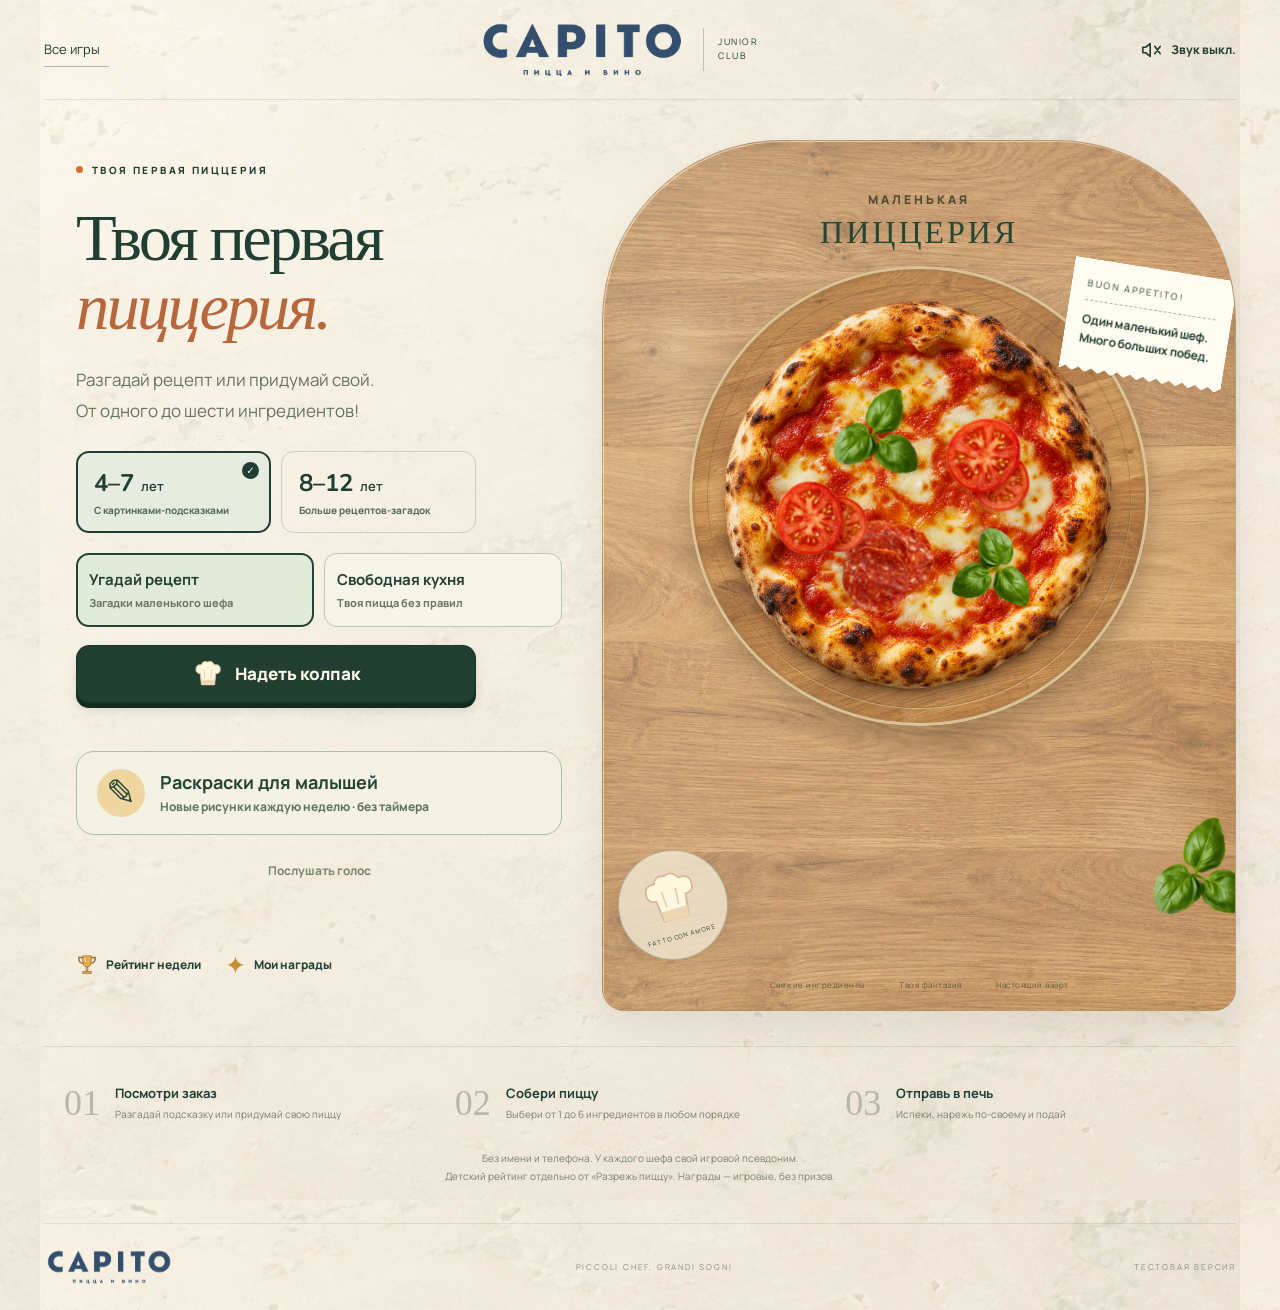
==== commit 572f0762: "Add parmesan/stracciatella, freehand pizza slicing and Russian game titles" ====
--- a/junior/index.html
+++ b/junior/index.html
@@ -1,5 +1,5 @@
 <!doctype html>
-<html lang="ru"><head><meta charset="utf-8"><meta name="viewport" content="width=device-width,initial-scale=1,viewport-fit=cover"><meta name="theme-color" content="#193d31"><meta name="description" content="Детские игры CAPITO: собери пиццу, разгадай рецепт или раскрась пиццерию."><title>CAPITO — маленькая пиццерия</title><link rel="stylesheet" href="/junior/junior.css?v=14"><link rel="preload" as="image" href="/junior/art/pizza-dough.png"><script defer src="/junior/junior.js?v=15"></script><link rel="stylesheet" href="/junior/coloring.css?v=2"><script defer src="/junior/coloring.js?v=3"></script><link rel="stylesheet" href="/junior/brand.css?v=1"></head>
+<html lang="ru"><head><meta charset="utf-8"><meta name="viewport" content="width=device-width,initial-scale=1,viewport-fit=cover"><meta name="theme-color" content="#193d31"><meta name="description" content="Детские игры CAPITO: собери пиццу, разгадай рецепт или раскрась пиццерию."><title>CAPITO — маленькая пиццерия</title><link rel="stylesheet" href="/junior/junior.css?v=16"><link rel="preload" as="image" href="/junior/art/pizza-dough.png"><script defer src="/junior/junior.js?v=19"></script><link rel="stylesheet" href="/junior/coloring.css?v=2"><script defer src="/junior/coloring.js?v=3"></script><link rel="stylesheet" href="/junior/brand.css?v=1"></head>
 <body data-screen="welcome"><noscript><p>Чтобы готовить пиццу и раскрашивать картинки, включи JavaScript в браузере.</p></noscript><main>
 <header class="site-header"><a href="/?games=1" class="back">Все игры</a><a class="brand" href="/junior/" aria-label="CAPITO Junior"><img class="capito-logo" src="/junior/art/brand/capito-logo.png" width="610" height="180" alt="CAPITO — пицца и вино"><small>JUNIOR CLUB</small></a><button id="sound" class="sound" aria-pressed="false" aria-label="Включить звук"><svg viewBox="0 0 24 24" aria-hidden="true"><path d="M10 5L5 9H2V15H5L10 19ZM15 8L21 16M21 8L15 16" fill="none" stroke="currentColor" stroke-width="1.8" stroke-linecap="round" stroke-linejoin="round"/></svg><span>Звук выкл.</span></button></header>
 <section id="welcome" class="welcome">
@@ -8,9 +8,9 @@
 <div class="mode-switch" role="group" aria-label="Режим игры"><button data-mode="riddle" aria-pressed="true"><strong>Угадай рецепт</strong><small>Загадки маленького шефа</small></button><button data-mode="free" aria-pressed="false"><strong>Свободная кухня</strong><small>Твоя пицца без правил</small></button></div><button id="start" class="primary start-button"><img src="/junior/art/hat.svg" alt="">Надеть колпак</button><p id="start-status" class="status" role="status"></p>
 <button id="open-coloring" class="coloring-entry"><span class="coloring-entry-icon" aria-hidden="true">✎</span><span><strong>Раскраски для малышей</strong><small>Новые рисунки каждую неделю · без таймера</small></span></button><button id="preview-voice" class="text-button" aria-pressed="false">Послушать голос</button><p id="preview-voice-status" class="status" role="status"></p><div class="welcome-links"><button id="show-rank"><img src="/junior/art/cup.svg" alt="">Рейтинг недели</button><button id="show-badges"><span class="mini-star" aria-hidden="true">✦</span>Мои награды</button></div>
 </div>
-<div class="welcome-scene" aria-hidden="true"><div class="scene-heading">PIZZA MAKER <span>JUNIOR</span></div><div class="hero-check"><span>BUON APPETITO!</span><strong>Один маленький шеф.<br>Много больших побед.</strong></div><div class="hero-board"><div class="hero-pizza"><img class="base-image" src="/junior/art/pizza-base.png" alt=""><picture class="food-photo"><source type="image/png" srcset="/junior/art/photo/basil.png"><img class="hero-top ht1" src="/junior/art/photo/basil.png" alt="" decoding="async"></picture><picture class="food-photo"><source type="image/png" srcset="/junior/art/photo/tomato.png"><img class="hero-top ht2" src="/junior/art/photo/tomato.png" alt="" decoding="async"></picture><picture class="food-photo"><source type="image/png" srcset="/junior/art/photo/pepperoni.png"><img class="hero-top ht3" src="/junior/art/photo/pepperoni.png" alt="" decoding="async"></picture><picture class="food-photo"><source type="image/png" srcset="/junior/art/photo/basil.png"><img class="hero-top ht4" src="/junior/art/photo/basil.png" alt="" decoding="async"></picture><picture class="food-photo"><source type="image/png" srcset="/junior/art/photo/tomato.png"><img class="hero-top ht5" src="/junior/art/photo/tomato.png" alt="" decoding="async"></picture></div></div><div class="flour flour-one"></div><div class="flour flour-two"></div><picture class="food-photo"><source type="image/png" srcset="/junior/art/photo/basil.png"><img class="scene-basil" src="/junior/art/photo/basil.png" alt="" decoding="async"></picture><div class="chef-stamp"><img src="/junior/art/hat.svg" alt=""><span>FATTO CON AMORE</span></div><div class="scene-caption"><span>Свежие ингредиенты</span><span>Твоя фантазия</span><span>Настоящий азарт</span></div></div>
-<div class="how-to"><div><span class="step">01</span><p><strong>Посмотри заказ</strong><small>Разгадай подсказку или придумай свою пиццу</small></p></div><div><span class="step">02</span><p><strong>Собери пиццу</strong><small>Выбери от 1 до 6 ингредиентов в любом порядке</small></p></div><div><span class="step">03</span><p><strong>Отправь в печь</strong><small>Испеки, разрежь на 6 кусочков и подай</small></p></div></div>
-<p class="privacy">Без имени и телефона. У каждого шефа свой игровой псевдоним.<br>Детский рейтинг отдельно от PIZZA CUT. Награды — игровые, без призов.</p>
+<div class="welcome-scene" aria-hidden="true"><div class="scene-heading">МАЛЕНЬКАЯ <span>ПИЦЦЕРИЯ</span></div><div class="hero-check"><span>BUON APPETITO!</span><strong>Один маленький шеф.<br>Много больших побед.</strong></div><div class="hero-board"><div class="hero-pizza"><img class="base-image" src="/junior/art/pizza-base.png" alt=""><picture class="food-photo"><source type="image/png" srcset="/junior/art/photo/basil.png"><img class="hero-top ht1" src="/junior/art/photo/basil.png" alt="" decoding="async"></picture><picture class="food-photo"><source type="image/png" srcset="/junior/art/photo/tomato.png"><img class="hero-top ht2" src="/junior/art/photo/tomato.png" alt="" decoding="async"></picture><picture class="food-photo"><source type="image/png" srcset="/junior/art/photo/pepperoni.png"><img class="hero-top ht3" src="/junior/art/photo/pepperoni.png" alt="" decoding="async"></picture><picture class="food-photo"><source type="image/png" srcset="/junior/art/photo/basil.png"><img class="hero-top ht4" src="/junior/art/photo/basil.png" alt="" decoding="async"></picture><picture class="food-photo"><source type="image/png" srcset="/junior/art/photo/tomato.png"><img class="hero-top ht5" src="/junior/art/photo/tomato.png" alt="" decoding="async"></picture></div></div><div class="flour flour-one"></div><div class="flour flour-two"></div><picture class="food-photo"><source type="image/png" srcset="/junior/art/photo/basil.png"><img class="scene-basil" src="/junior/art/photo/basil.png" alt="" decoding="async"></picture><div class="chef-stamp"><img src="/junior/art/hat.svg" alt=""><span>FATTO CON AMORE</span></div><div class="scene-caption"><span>Свежие ингредиенты</span><span>Твоя фантазия</span><span>Настоящий азарт</span></div></div>
+<div class="how-to"><div><span class="step">01</span><p><strong>Посмотри заказ</strong><small>Разгадай подсказку или придумай свою пиццу</small></p></div><div><span class="step">02</span><p><strong>Собери пиццу</strong><small>Выбери от 1 до 6 ингредиентов в любом порядке</small></p></div><div><span class="step">03</span><p><strong>Отправь в печь</strong><small>Испеки, нарежь по-своему и подай</small></p></div></div>
+<p class="privacy">Без имени и телефона. У каждого шефа свой игровой псевдоним.<br>Детский рейтинг отдельно от «Разрежь пиццу». Награды — игровые, без призов.</p>
 </section>
 <section id="coloring" class="coloring-room" hidden aria-labelledby="coloring-title">
 <div class="coloring-heading"><div><span class="eyebrow">CAPITO · МАЛЕНЬКИЙ ХУДОЖНИК</span><h2 id="coloring-title">Пиццерия в твоих цветах</h2><p>Выбери цвет и нажми внутри рисунка. Здесь всё можно по-своему!</p></div><button id="coloring-home" class="undo">Все занятия</button></div>
@@ -31,11 +31,11 @@
 <section id="serving" class="serving" hidden aria-labelledby="serving-title">
 <div class="serving-top"><span class="serving-brand"><img class="capito-logo" src="/junior/art/brand/capito-logo.png" width="610" height="180" alt="CAPITO — пицца и вино"><span>FORNO A LEGNA</span></span><button id="serving-exit">Выйти</button></div>
 <h2 id="serving-title">В нашей дровяной печи</h2><p id="serving-hint" role="status">Огонь румянит бортики и плавит сыр…</p>
-<div id="bake-theatre" class="bake-theatre"><img class="theatre-oven" src="/capito-oven-LIVE-v41.webp" alt="Дровяная печь CAPITO с огнём"><div class="heat-shimmer"></div><div id="oven-pizza" class="oven-pizza"></div><span class="oven-badge">FATTO CON AMORE</span></div><div id="oven-challenge" class="oven-challenge" hidden><strong>Поймай золотую корочку</strong><p id="oven-challenge-hint">Подожди, пока указатель попадёт в золотую зону, и достань пиццу.</p><div class="doneness-track" aria-hidden="true"><span class="gold-zone"></span><i id="doneness-pointer"></i></div><span class="doneness-labels" aria-hidden="true"><span>Ещё чуть-чуть</span><span>Золотая корочка</span><span>Пора доставать</span></span><button id="take-pizza" class="primary" disabled>Пицца выпекается…</button></div><div id="bake-award" class="bake-award" hidden role="status"></div>
+<div id="bake-theatre" class="bake-theatre"><img class="theatre-oven" src="/capito-oven-LIVE-v41.webp" alt="Дровяная печь CAPITO с огнём"><div class="heat-shimmer"></div><div id="oven-pizza" class="oven-pizza"></div><span class="oven-badge">FATTO CON AMORE</span></div><div id="oven-challenge" class="oven-challenge" hidden><strong>Поймай золотую корочку</strong><p id="oven-challenge-hint">Подожди, пока указатель попадёт в золотую зону, и достань пиццу.</p><div id="oven-countdown" class="oven-countdown"><span>Достань, пока не подгорела</span><strong id="oven-clock" role="timer" aria-live="off">20 с</strong></div><div class="doneness-track" aria-hidden="true"><span class="gold-zone"></span><span id="doneness-runner" class="doneness-runner"><i id="doneness-pointer"></i></span></div><span class="doneness-labels" aria-hidden="true"><span>Ещё чуть-чуть</span><span>Золотая корочка</span><span>Пора доставать</span></span><p id="oven-warning" class="oven-warning" role="status"></p><button id="take-pizza" class="primary" disabled>Пицца выпекается…</button></div><div id="oven-burned" class="oven-burned" hidden><strong>Первый блин… то есть пицца!</strong><p>Начинка уже приготовлена. Попробуем снова и достанем пиццу вовремя.</p><button id="retry-oven" class="primary">Испечь заново</button></div><div id="bake-award" class="bake-award" hidden role="status"></div>
 <div id="slice-stage" class="slice-stage" hidden><div id="slice-board" class="slice-board" role="group" aria-label="Готовая пицца для нарезки"><div id="slice-pizza"></div><svg id="cut-lines" viewBox="0 0 100 100" aria-hidden="true"></svg><i class="steam steam-one"></i><i class="steam steam-two"></i></div></div>
-<div id="slice-actions" class="slice-actions" hidden><span id="cut-count" aria-live="polite">0 / 3 разрезов</span><button id="cut-button" class="undo">Сделать разрез</button><button id="serve-button" class="primary" disabled>Подать пиццу</button></div>
+<div id="slice-actions" class="slice-actions" hidden><span id="cut-count" aria-live="polite">0 / 3 разрезов</span><button id="cut-button" class="undo">Помочь разрезать</button><button id="serve-button" class="primary" disabled>Подать пиццу</button></div>
 <div id="guest-delivery" class="guest-delivery" hidden><div class="guest-celebration"><span aria-hidden="true">✦</span><img id="delivery-guest-image" src="/junior/art/guests/basilio.png" alt=""><span aria-hidden="true">✦</span></div><div class="guest-bubble"><span id="delivery-guest-name"></span><p id="guest-reaction" role="status"></p></div><div class="guest-delivery-actions"><button id="listen-guest" class="undo" aria-pressed="false">Послушать гостя</button><button id="next-guest" class="primary">Следующий гость</button></div><p id="guest-voice-status" class="order-voice-status" role="status"></p></div><p class="serving-foot">Таймер на паузе · наслаждайся приготовлением</p></section>
-<section id="result" class="panel result-panel" hidden><img class="capito-logo result-logo" src="/junior/art/brand/capito-logo.png" width="610" height="180" alt="CAPITO — пицца и вино"><span class="eyebrow">BRAVO, PICCOLO CHEF!</span><div class="result-medal"><img src="/junior/art/hat.svg" alt="Колпак шефа"><i>✦</i><i>✦</i><i>✦</i></div><h2>Вот это шеф!</h2><p class="result-subtitle">Кухня CAPITO тобой гордится.</p><h3 id="result-score"></h3><p id="result-detail" role="status"></p><div id="earned" class="badges"></div><div id="guest-result" class="guest-result" hidden></div><div id="oven-result" class="oven-result" hidden></div><button id="save-retry" hidden>Повторить сохранение</button><button id="again" class="primary">Ещё один заказ</button><button id="result-rank" class="text-button">Посмотреть рейтинг недели</button><section class="pizza-story" aria-labelledby="story-title"><span class="eyebrow">МАЛЕНЬКОЕ ПУТЕШЕСТВИЕ В ИТАЛИЮ</span><h3 id="story-title">Как появилась пицца</h3><button id="listen-story" class="story-listen">Послушать историю</button><p id="story-audio-status" role="status"></p><div class="story-chapters"><article><h4>Сначала была лепёшка</h4><p>Очень давно люди в разных странах пекли лепёшки. Но пицца, похожая на ту, что мы любим сегодня, прославилась в итальянском городе Неаполе. На тесто добавляли томаты, сыр и зелень, а потом отправляли его в горячую дровяную печь.</p></article><article><h4>Три цвета «Маргариты»</h4><p>Красный томат, белая моцарелла и зелёный базилик напоминают флаг Италии. Есть легенда, что в 1889 году такую пиццу подали королеве Маргарите и назвали в её честь. Но пиццу с томатами и моцареллой в Неаполе готовили и раньше!</p></article><article><h4>Мастерство, которое берегут</h4><p>Мастеров пиццы называют пиццайоло. Они учат друг друга растягивать тесто руками, добавлять начинку и печь пиццу. В 2017 году ЮНЕСКО включила искусство неаполитанских пиццайоло в список нематериального культурного наследия человечества. Теперь и ты попробовал себя в роли маленького пиццайоло!</p></article></div><div class="story-question"><h4>В каком городе прославилась пицца?</h4><div role="group" aria-label="Ответ на вопрос об истории пиццы"><button data-city="rome">Рим</button><button data-city="naples">Неаполь</button><button data-city="paris">Париж</button></div><p id="story-answer" role="status"></p></div><details><summary>Откуда эта история</summary><a href="https://www.italia.it/en/campania/naples/things-to-do/naples-world-pizza-capital" target="_blank" rel="noopener">История пиццы — Italia.it</a><a href="https://ich.unesco.org/en/RL/art-of-neapolitan-pizzaiuolo-00722" target="_blank" rel="noopener">Искусство пиццайоло — ЮНЕСКО</a></details></section><p class="privacy">Тестовый детский турнир. Результаты и призы PIZZA CUT считаются отдельно.</p></section>
+<section id="result" class="panel result-panel" hidden><img class="capito-logo result-logo" src="/junior/art/brand/capito-logo.png" width="610" height="180" alt="CAPITO — пицца и вино"><span class="eyebrow">BRAVO, PICCOLO CHEF!</span><div class="result-medal"><img src="/junior/art/hat.svg" alt="Колпак шефа"><i>✦</i><i>✦</i><i>✦</i></div><h2>Вот это шеф!</h2><p class="result-subtitle">Кухня CAPITO тобой гордится.</p><h3 id="result-score"></h3><p id="result-detail" role="status"></p><div id="earned" class="badges"></div><div id="guest-result" class="guest-result" hidden></div><div id="oven-result" class="oven-result" hidden></div><button id="save-retry" hidden>Повторить сохранение</button><button id="again" class="primary">Ещё один заказ</button><button id="result-rank" class="text-button">Посмотреть рейтинг недели</button><section class="pizza-story" aria-labelledby="story-title"><span class="eyebrow">МАЛЕНЬКОЕ ПУТЕШЕСТВИЕ В ИТАЛИЮ</span><h3 id="story-title">Как появилась пицца</h3><button id="listen-story" class="story-listen">Послушать историю</button><p id="story-audio-status" role="status"></p><div class="story-chapters"><article><h4>Сначала была лепёшка</h4><p>Очень давно люди в разных странах пекли лепёшки. Но пицца, похожая на ту, что мы любим сегодня, прославилась в итальянском городе Неаполе. На тесто добавляли томаты, сыр и зелень, а потом отправляли его в горячую дровяную печь.</p></article><article><h4>Три цвета «Маргариты»</h4><p>Красный томат, белая моцарелла и зелёный базилик напоминают флаг Италии. Есть легенда, что в 1889 году такую пиццу подали королеве Маргарите и назвали в её честь. Но пиццу с томатами и моцареллой в Неаполе готовили и раньше!</p></article><article><h4>Мастерство, которое берегут</h4><p>Мастеров пиццы называют пиццайоло. Они учат друг друга растягивать тесто руками, добавлять начинку и печь пиццу. В 2017 году ЮНЕСКО включила искусство неаполитанских пиццайоло в список нематериального культурного наследия человечества. Теперь и ты попробовал себя в роли маленького пиццайоло!</p></article></div><div class="story-question"><h4>В каком городе прославилась пицца?</h4><div role="group" aria-label="Ответ на вопрос об истории пиццы"><button data-city="rome">Рим</button><button data-city="naples">Неаполь</button><button data-city="paris">Париж</button></div><p id="story-answer" role="status"></p></div><details><summary>Откуда эта история</summary><a href="https://www.italia.it/en/campania/naples/things-to-do/naples-world-pizza-capital" target="_blank" rel="noopener">История пиццы — Italia.it</a><a href="https://ich.unesco.org/en/RL/art-of-neapolitan-pizzaiuolo-00722" target="_blank" rel="noopener">Искусство пиццайоло — ЮНЕСКО</a></details></section><p class="privacy">Тестовый детский турнир. Результаты и призы «Разрежь пиццу» считаются отдельно.</p></section>
 <section id="board" class="panel board-panel" hidden><img class="board-cup" src="/junior/art/cup.svg" alt=""><span class="eyebrow">КЛУБ МАЛЕНЬКИХ ШЕФОВ</span><h2 id="board-title"></h2><p id="board-status" role="status"></p><div id="board-content"></div><button id="home" class="primary">Вернуться на кухню</button></section>
 <footer><img class="capito-logo" src="/junior/art/brand/capito-logo.png" width="610" height="180" alt="CAPITO — пицца и вино"><span>PICCOLI CHEF, GRANDI SOGNI</span><small>ТЕСТОВАЯ ВЕРСИЯ</small></footer>
 </main></body></html>
--- a/junior/junior.css
+++ b/junior/junior.css
@@ -447,3 +447,23 @@
 @media(max-width:600px){.guest-order{gap:5px}.guest-order img{width:31px;height:31px}.guest-order small{font-size:6px;letter-spacing:1px;margin-bottom:1px}.guest-order strong{font-size:12px}body.is-playing .order-ticket .ticket-top{padding-bottom:3px;margin-bottom:3px}body.is-playing .order-ticket .riddle-tools{justify-content:flex-start;gap:4px;align-items:center}body.is-playing .order-ticket .riddle-tools>span{font-size:9px;margin-right:auto}body.is-playing .order-ticket .riddle-tools button{font-size:9px;padding:5px 6px;min-height:29px}.order-voice-status{font-size:9px;margin-top:2px}body.is-playing .order-ticket .recipe{top:60px}.guest-delivery{gap:11px;padding:3px 0}.guest-celebration{gap:15px}.guest-celebration>img{width:min(190px,29dvh);height:min(190px,29dvh)}.guest-celebration>span{font-size:23px}.guest-bubble{padding:13px 16px;border-radius:17px}.guest-bubble>p{font-size:15px;line-height:1.4}.guest-delivery-actions{gap:8px}.guest-delivery-actions button{padding:10px 12px;font-size:12px;min-height:43px;flex:1}.guest-result-row{gap:12px}.guest-result-row img{width:48px;height:48px}}
 @media(max-height:600px){.guest-delivery{gap:7px}.guest-celebration>img{width:min(140px,26dvh);height:min(140px,26dvh)}.guest-bubble{padding:9px 16px}.guest-bubble>p{font-size:14px;margin-top:4px}.guest-bubble>span{font-size:9px}.guest-delivery-actions button{min-height:38px;padding:8px 15px;font-size:12px}}
 @media(prefers-reduced-motion:reduce){.guest-celebration>img,.guest-celebration>span{animation:none!important}}
+
+/* Essential oven gameplay stays smooth; decorative motion still respects device preferences. */
+.doneness-runner{position:absolute;inset:0;pointer-events:none;will-change:transform;transform:translate3d(0,0,0)}
+#doneness-pointer{left:0;transition:none!important}
+.oven-countdown{display:flex;justify-content:space-between;align-items:center;gap:12px;padding:8px 12px;background:#eee8d6;border:1px solid #dbd2b7;border-radius:12px;color:#56634c;font-size:12px}
+.oven-countdown strong{font-size:23px;font-variant-numeric:tabular-nums;color:#294333;white-space:nowrap}
+.oven-countdown.urgent{background:#ffe4d4;border-color:#dca17e;color:#9e4524}.oven-countdown.urgent strong{color:#a84021}
+.oven-warning{font-size:12px!important;min-height:17px;color:#aa4827!important;margin:6px 0 0!important}
+.oven-burned{width:min(100%,550px);padding:16px;text-align:center;background:#f9e8d7;border:1px solid #d7ad86;border-radius:18px;margin:12px 0;color:#74462b;flex-shrink:0}
+.oven-burned[hidden]{display:none}.oven-burned>strong{font:700 22px Georgia,serif}.oven-burned p{font-size:14px;line-height:1.5;margin:9px 0 14px}.oven-burned .primary{font-size:16px;padding:12px 23px;min-height:48px}
+.pizza-burned .oven-pizza{animation:none!important;opacity:1!important;transform:translate(10%,8%) rotateX(58deg) scale(.68)!important;filter:brightness(.24) saturate(.2) sepia(.5)!important}
+.pizza-burned:after{content:"";position:absolute;left:34%;bottom:28%;width:33%;height:55%;background:radial-gradient(ellipse,#c9c6bc99,transparent 65%);filter:blur(8px);pointer-events:none;animation:capito-burn-smoke 2.8s ease-out infinite}
+@keyframes capito-burn-smoke{from{opacity:0;transform:translateY(15%) scale(.65)}40%{opacity:.8}to{opacity:0;transform:translateY(-45%) scale(1.35)}}
+@media(max-width:600px){.oven-countdown{padding:6px 10px;font-size:11px}.oven-countdown strong{font-size:21px}.oven-warning{font-size:11px!important}.oven-burned{padding:12px;margin:9px 0}.oven-burned>strong{font-size:19px}.oven-burned p{font-size:12px}.oven-burned .primary{font-size:14px}}
+@media(max-height:600px){.oven-countdown{padding:4px 8px}.oven-countdown strong{font-size:18px}.oven-burned{padding:9px;margin:6px 0}.oven-burned p{margin:5px 0 8px;font-size:11px}}
+@media(prefers-reduced-motion:reduce){.pizza-burned:after{animation:none!important}}
+
+.cut-preview{stroke:#efb555;stroke-width:3;stroke-dasharray:4 3;filter:drop-shadow(0 1px 1px #392412)}#cut-lines{overflow:hidden}.pizza-wedge{will-change:transform}.cooked [data-ingredient=parmesan]{filter:sepia(.18) saturate(1.15) brightness(.96)}
+.scene-heading{font-size:12px;letter-spacing:3px}.scene-heading span{font-size:clamp(21px,3vw,32px);letter-spacing:3px}
+@media(max-width:600px){body.is-playing .food-name{font-size:10px!important}body.is-playing .ingredients{grid-template-columns:repeat(4,minmax(0,1fr))!important;gap:4px!important}body.is-playing .ingredients button{min-height:52px!important}body.is-playing .ingredients button>b{width:34px!important;height:34px!important}}
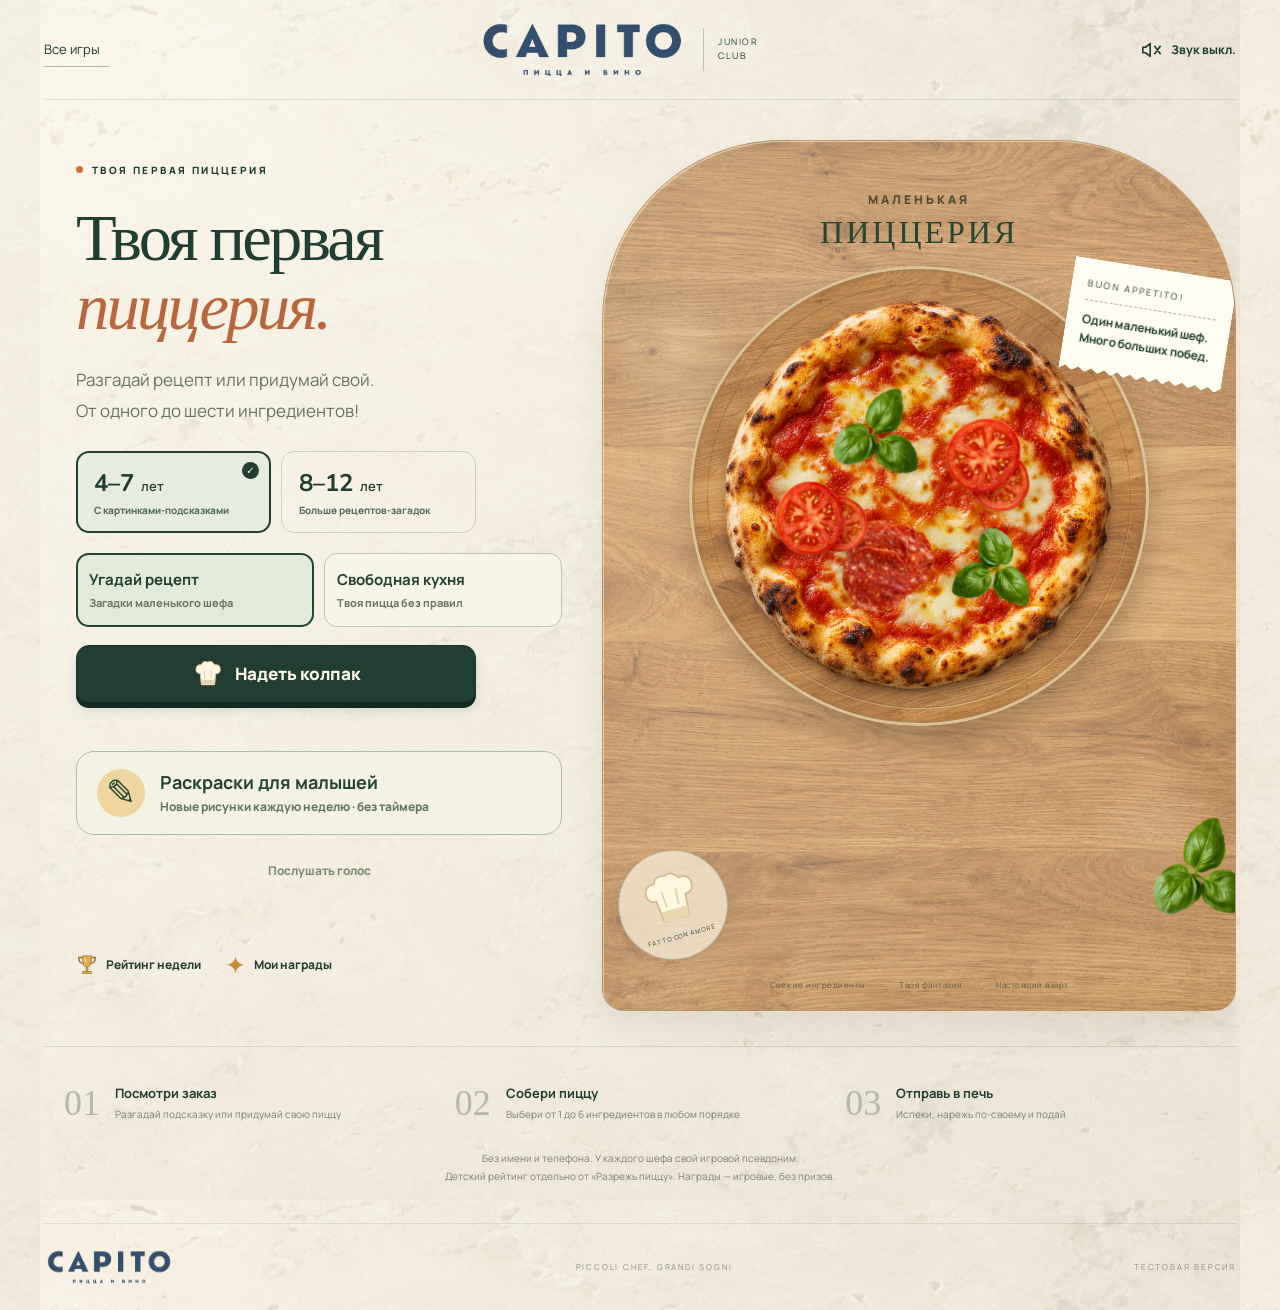
==== commit 3abbd75b: "Anchor game welcome screens against horizontal scrolling and overscroll" ====
--- a/junior/index.html
+++ b/junior/index.html
@@ -1,5 +1,5 @@
 <!doctype html>
-<html lang="ru"><head><meta charset="utf-8"><meta name="viewport" content="width=device-width,initial-scale=1,viewport-fit=cover"><meta name="theme-color" content="#193d31"><meta name="description" content="Детские игры CAPITO: собери пиццу, разгадай рецепт или раскрась пиццерию."><title>CAPITO — маленькая пиццерия</title><link rel="stylesheet" href="/junior/junior.css?v=16"><link rel="preload" as="image" href="/junior/art/pizza-dough.png"><script defer src="/junior/junior.js?v=19"></script><link rel="stylesheet" href="/junior/coloring.css?v=2"><script defer src="/junior/coloring.js?v=3"></script><link rel="stylesheet" href="/junior/brand.css?v=1"></head>
+<html lang="ru"><head><meta charset="utf-8"><meta name="viewport" content="width=device-width,initial-scale=1,viewport-fit=cover"><meta name="theme-color" content="#193d31"><meta name="description" content="Детские игры CAPITO: собери пиццу, разгадай рецепт или раскрась пиццерию."><title>CAPITO — маленькая пиццерия</title><link rel="stylesheet" href="/junior/junior.css?v=16"><link rel="preload" as="image" href="/junior/art/pizza-dough.png"><script defer src="/junior/junior.js?v=19"></script><link rel="stylesheet" href="/junior/coloring.css?v=2"><script defer src="/junior/coloring.js?v=3"></script><link rel="stylesheet" href="/junior/brand.css?v=2"></head>
 <body data-screen="welcome"><noscript><p>Чтобы готовить пиццу и раскрашивать картинки, включи JavaScript в браузере.</p></noscript><main>
 <header class="site-header"><a href="/?games=1" class="back">Все игры</a><a class="brand" href="/junior/" aria-label="CAPITO Junior"><img class="capito-logo" src="/junior/art/brand/capito-logo.png" width="610" height="180" alt="CAPITO — пицца и вино"><small>JUNIOR CLUB</small></a><button id="sound" class="sound" aria-pressed="false" aria-label="Включить звук"><svg viewBox="0 0 24 24" aria-hidden="true"><path d="M10 5L5 9H2V15H5L10 19ZM15 8L21 16M21 8L15 16" fill="none" stroke="currentColor" stroke-width="1.8" stroke-linecap="round" stroke-linejoin="round"/></svg><span>Звук выкл.</span></button></header>
 <section id="welcome" class="welcome">
--- a/junior/brand.css
+++ b/junior/brand.css
@@ -1 +1,4 @@
-.capito-logo{display:block;width:160px;height:auto;object-fit:contain;flex-shrink:0}.site-header .brand{gap:16px}.site-header .brand .capito-logo{width:210px;height:auto}.site-header .brand small{font-size:9px}.coloring-paper-top .capito-logo{width:105px;height:auto}footer .capito-logo{width:130px;height:auto}.wall-detail .capito-logo{width:80px;height:auto}.oven-label .capito-logo{width:90px;margin:auto}.serving-top .capito-logo{width:130px}.serving-top .serving-brand{display:flex;align-items:center;gap:16px;font-size:10px;letter-spacing:2px}.kitchen-logo{display:block;width:116px;height:auto;margin-top:5px;padding:5px 8px;background:#faf6e9;border-radius:6px}.kitchen-brand .kitchen-logo{width:116px;height:auto;object-fit:contain}.board:after{content:"";height:18px;background:url("/junior/art/brand/capito-logo.png") center/54px auto no-repeat}.result-logo{width:160px;margin:0 auto 20px}@media(max-width:600px){.site-header .brand{gap:8px}.site-header .brand .capito-logo{width:125px}.site-header .brand small{font-size:6px}.coloring-paper-top .capito-logo{width:88px}.kitchen-brand .kitchen-logo{width:82px;padding:3px 5px}.serving-top .capito-logo{width:105px}.serving-top .serving-brand{gap:8px;font-size:8px}.coloring-paper-top{min-height:36px}}@media print{.coloring-paper-top .capito-logo{width:35mm;height:auto}}+.capito-logo{display:block;width:160px;height:auto;object-fit:contain;flex-shrink:0}.site-header .brand{gap:16px}.site-header .brand .capito-logo{width:210px;height:auto}.site-header .brand small{font-size:9px}.coloring-paper-top .capito-logo{width:105px;height:auto}footer .capito-logo{width:130px;height:auto}.wall-detail .capito-logo{width:80px;height:auto}.oven-label .capito-logo{width:90px;margin:auto}.serving-top .capito-logo{width:130px}.serving-top .serving-brand{display:flex;align-items:center;gap:16px;font-size:10px;letter-spacing:2px}.kitchen-logo{display:block;width:116px;height:auto;margin-top:5px;padding:5px 8px;background:#faf6e9;border-radius:6px}.kitchen-brand .kitchen-logo{width:116px;height:auto;object-fit:contain}.board:after{content:"";height:18px;background:url("/junior/art/brand/capito-logo.png") center/54px auto no-repeat}.result-logo{width:160px;margin:0 auto 20px}@media(max-width:600px){.site-header .brand{gap:8px}.site-header .brand .capito-logo{width:125px}.site-header .brand small{font-size:6px}.coloring-paper-top .capito-logo{width:88px}.kitchen-brand .kitchen-logo{width:82px;padding:3px 5px}.serving-top .capito-logo{width:105px}.serving-top .serving-brand{gap:8px;font-size:8px}.coloring-paper-top{min-height:36px}}@media print{.coloring-paper-top .capito-logo{width:35mm;height:auto}}
+html:has(body[data-screen="welcome"]),body[data-screen="welcome"]{overflow-x:clip;overscroll-behavior-x:none;max-width:100%}
+body[data-screen="welcome"]{width:100%;touch-action:pan-y pinch-zoom}
+body[data-screen="welcome"] main,body[data-screen="welcome"] .welcome{min-width:0;overflow-x:clip;overscroll-behavior-x:none}
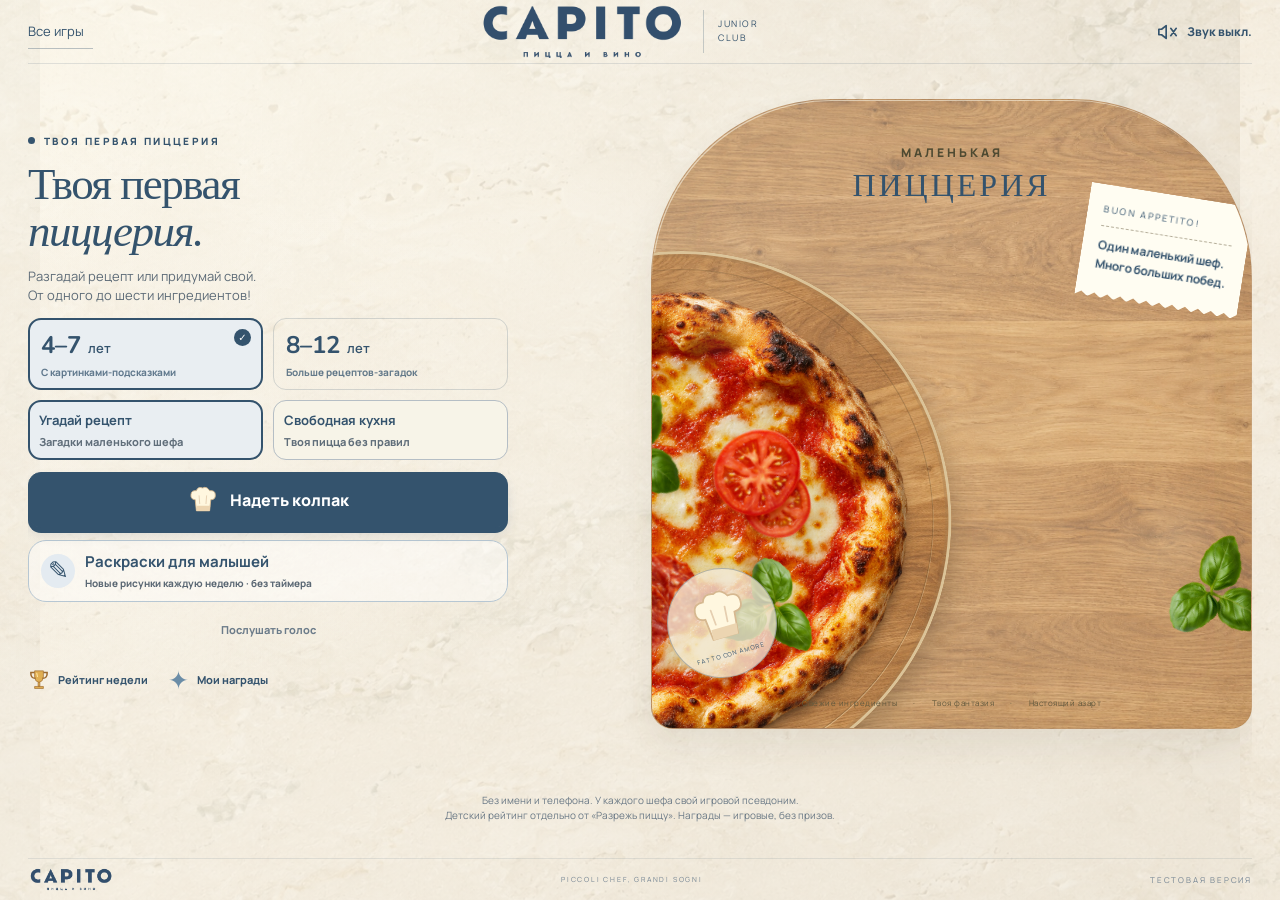
==== commit 1b5fa1ce: "Apply CAPITO blue across game screens and simplify compact layouts" ====
--- a/junior/index.html
+++ b/junior/index.html
@@ -1,5 +1,5 @@
 <!doctype html>
-<html lang="ru"><head><meta charset="utf-8"><meta name="viewport" content="width=device-width,initial-scale=1,viewport-fit=cover"><meta name="theme-color" content="#193d31"><meta name="description" content="Детские игры CAPITO: собери пиццу, разгадай рецепт или раскрась пиццерию."><title>CAPITO — маленькая пиццерия</title><link rel="stylesheet" href="/junior/junior.css?v=16"><link rel="preload" as="image" href="/junior/art/pizza-dough.png"><script defer src="/junior/junior.js?v=19"></script><link rel="stylesheet" href="/junior/coloring.css?v=2"><script defer src="/junior/coloring.js?v=3"></script><link rel="stylesheet" href="/junior/brand.css?v=2"></head>
+<html lang="ru"><head><meta charset="utf-8"><meta name="viewport" content="width=device-width,initial-scale=1,viewport-fit=cover"><meta name="theme-color" content="#34536d"><meta name="description" content="Детские игры CAPITO: собери пиццу, разгадай рецепт или раскрась пиццерию."><title>CAPITO — маленькая пиццерия</title><link rel="stylesheet" href="/junior/junior.css?v=17"><link rel="preload" as="image" href="/junior/art/pizza-dough.png"><script defer src="/junior/junior.js?v=19"></script><link rel="stylesheet" href="/junior/coloring.css?v=3"><script defer src="/junior/coloring.js?v=3"></script><link rel="stylesheet" href="/junior/brand.css?v=2"></head>
 <body data-screen="welcome"><noscript><p>Чтобы готовить пиццу и раскрашивать картинки, включи JavaScript в браузере.</p></noscript><main>
 <header class="site-header"><a href="/?games=1" class="back">Все игры</a><a class="brand" href="/junior/" aria-label="CAPITO Junior"><img class="capito-logo" src="/junior/art/brand/capito-logo.png" width="610" height="180" alt="CAPITO — пицца и вино"><small>JUNIOR CLUB</small></a><button id="sound" class="sound" aria-pressed="false" aria-label="Включить звук"><svg viewBox="0 0 24 24" aria-hidden="true"><path d="M10 5L5 9H2V15H5L10 19ZM15 8L21 16M21 8L15 16" fill="none" stroke="currentColor" stroke-width="1.8" stroke-linecap="round" stroke-linejoin="round"/></svg><span>Звук выкл.</span></button></header>
 <section id="welcome" class="welcome">
@@ -35,7 +35,7 @@
 <div id="slice-stage" class="slice-stage" hidden><div id="slice-board" class="slice-board" role="group" aria-label="Готовая пицца для нарезки"><div id="slice-pizza"></div><svg id="cut-lines" viewBox="0 0 100 100" aria-hidden="true"></svg><i class="steam steam-one"></i><i class="steam steam-two"></i></div></div>
 <div id="slice-actions" class="slice-actions" hidden><span id="cut-count" aria-live="polite">0 / 3 разрезов</span><button id="cut-button" class="undo">Помочь разрезать</button><button id="serve-button" class="primary" disabled>Подать пиццу</button></div>
 <div id="guest-delivery" class="guest-delivery" hidden><div class="guest-celebration"><span aria-hidden="true">✦</span><img id="delivery-guest-image" src="/junior/art/guests/basilio.png" alt=""><span aria-hidden="true">✦</span></div><div class="guest-bubble"><span id="delivery-guest-name"></span><p id="guest-reaction" role="status"></p></div><div class="guest-delivery-actions"><button id="listen-guest" class="undo" aria-pressed="false">Послушать гостя</button><button id="next-guest" class="primary">Следующий гость</button></div><p id="guest-voice-status" class="order-voice-status" role="status"></p></div><p class="serving-foot">Таймер на паузе · наслаждайся приготовлением</p></section>
-<section id="result" class="panel result-panel" hidden><img class="capito-logo result-logo" src="/junior/art/brand/capito-logo.png" width="610" height="180" alt="CAPITO — пицца и вино"><span class="eyebrow">BRAVO, PICCOLO CHEF!</span><div class="result-medal"><img src="/junior/art/hat.svg" alt="Колпак шефа"><i>✦</i><i>✦</i><i>✦</i></div><h2>Вот это шеф!</h2><p class="result-subtitle">Кухня CAPITO тобой гордится.</p><h3 id="result-score"></h3><p id="result-detail" role="status"></p><div id="earned" class="badges"></div><div id="guest-result" class="guest-result" hidden></div><div id="oven-result" class="oven-result" hidden></div><button id="save-retry" hidden>Повторить сохранение</button><button id="again" class="primary">Ещё один заказ</button><button id="result-rank" class="text-button">Посмотреть рейтинг недели</button><section class="pizza-story" aria-labelledby="story-title"><span class="eyebrow">МАЛЕНЬКОЕ ПУТЕШЕСТВИЕ В ИТАЛИЮ</span><h3 id="story-title">Как появилась пицца</h3><button id="listen-story" class="story-listen">Послушать историю</button><p id="story-audio-status" role="status"></p><div class="story-chapters"><article><h4>Сначала была лепёшка</h4><p>Очень давно люди в разных странах пекли лепёшки. Но пицца, похожая на ту, что мы любим сегодня, прославилась в итальянском городе Неаполе. На тесто добавляли томаты, сыр и зелень, а потом отправляли его в горячую дровяную печь.</p></article><article><h4>Три цвета «Маргариты»</h4><p>Красный томат, белая моцарелла и зелёный базилик напоминают флаг Италии. Есть легенда, что в 1889 году такую пиццу подали королеве Маргарите и назвали в её честь. Но пиццу с томатами и моцареллой в Неаполе готовили и раньше!</p></article><article><h4>Мастерство, которое берегут</h4><p>Мастеров пиццы называют пиццайоло. Они учат друг друга растягивать тесто руками, добавлять начинку и печь пиццу. В 2017 году ЮНЕСКО включила искусство неаполитанских пиццайоло в список нематериального культурного наследия человечества. Теперь и ты попробовал себя в роли маленького пиццайоло!</p></article></div><div class="story-question"><h4>В каком городе прославилась пицца?</h4><div role="group" aria-label="Ответ на вопрос об истории пиццы"><button data-city="rome">Рим</button><button data-city="naples">Неаполь</button><button data-city="paris">Париж</button></div><p id="story-answer" role="status"></p></div><details><summary>Откуда эта история</summary><a href="https://www.italia.it/en/campania/naples/things-to-do/naples-world-pizza-capital" target="_blank" rel="noopener">История пиццы — Italia.it</a><a href="https://ich.unesco.org/en/RL/art-of-neapolitan-pizzaiuolo-00722" target="_blank" rel="noopener">Искусство пиццайоло — ЮНЕСКО</a></details></section><p class="privacy">Тестовый детский турнир. Результаты и призы «Разрежь пиццу» считаются отдельно.</p></section>
+<section id="result" class="panel result-panel" hidden><img class="capito-logo result-logo" src="/junior/art/brand/capito-logo.png" width="610" height="180" alt="CAPITO — пицца и вино"><span class="eyebrow">BRAVO, PICCOLO CHEF!</span><div class="result-medal"><img src="/junior/art/hat.svg" alt="Колпак шефа"><i>✦</i><i>✦</i><i>✦</i></div><h2>Вот это шеф!</h2><p class="result-subtitle">Кухня CAPITO тобой гордится.</p><h3 id="result-score"></h3><p id="result-detail" role="status"></p><div id="earned" class="badges"></div><div id="guest-result" class="guest-result" hidden></div><div id="oven-result" class="oven-result" hidden></div><button id="save-retry" hidden>Повторить сохранение</button><button id="again" class="primary">Ещё один заказ</button><button id="result-rank" class="text-button">Посмотреть рейтинг недели</button><details class="pizza-story"><summary class="story-toggle">Как появилась пицца · послушать историю</summary><span class="eyebrow">МАЛЕНЬКОЕ ПУТЕШЕСТВИЕ В ИТАЛИЮ</span><h3 id="story-title">Как появилась пицца</h3><button id="listen-story" class="story-listen">Послушать историю</button><p id="story-audio-status" role="status"></p><div class="story-chapters"><article><h4>Сначала была лепёшка</h4><p>Очень давно люди в разных странах пекли лепёшки. Но пицца, похожая на ту, что мы любим сегодня, прославилась в итальянском городе Неаполе. На тесто добавляли томаты, сыр и зелень, а потом отправляли его в горячую дровяную печь.</p></article><article><h4>Три цвета «Маргариты»</h4><p>Красный томат, белая моцарелла и зелёный базилик напоминают флаг Италии. Есть легенда, что в 1889 году такую пиццу подали королеве Маргарите и назвали в её честь. Но пиццу с томатами и моцареллой в Неаполе готовили и раньше!</p></article><article><h4>Мастерство, которое берегут</h4><p>Мастеров пиццы называют пиццайоло. Они учат друг друга растягивать тесто руками, добавлять начинку и печь пиццу. В 2017 году ЮНЕСКО включила искусство неаполитанских пиццайоло в список нематериального культурного наследия человечества. Теперь и ты попробовал себя в роли маленького пиццайоло!</p></article></div><div class="story-question"><h4>В каком городе прославилась пицца?</h4><div role="group" aria-label="Ответ на вопрос об истории пиццы"><button data-city="rome">Рим</button><button data-city="naples">Неаполь</button><button data-city="paris">Париж</button></div><p id="story-answer" role="status"></p></div><details><summary>Откуда эта история</summary><a href="https://www.italia.it/en/campania/naples/things-to-do/naples-world-pizza-capital" target="_blank" rel="noopener">История пиццы — Italia.it</a><a href="https://ich.unesco.org/en/RL/art-of-neapolitan-pizzaiuolo-00722" target="_blank" rel="noopener">Искусство пиццайоло — ЮНЕСКО</a></details></details><p class="privacy">Тестовый детский турнир. Результаты и призы «Разрежь пиццу» считаются отдельно.</p></section>
 <section id="board" class="panel board-panel" hidden><img class="board-cup" src="/junior/art/cup.svg" alt=""><span class="eyebrow">КЛУБ МАЛЕНЬКИХ ШЕФОВ</span><h2 id="board-title"></h2><p id="board-status" role="status"></p><div id="board-content"></div><button id="home" class="primary">Вернуться на кухню</button></section>
 <footer><img class="capito-logo" src="/junior/art/brand/capito-logo.png" width="610" height="180" alt="CAPITO — пицца и вино"><span>PICCOLI CHEF, GRANDI SOGNI</span><small>ТЕСТОВАЯ ВЕРСИЯ</small></footer>
 </main></body></html>
--- a/junior/junior.css
+++ b/junior/junior.css
@@ -1,13 +1,13 @@
 @import url('https://fonts.googleapis.com/css2?family=Manrope:wght@400;500;600;700;800&family=Nunito:wght@700;800;900;1000&display=swap');
-:root{font-family:Manrope,system-ui,sans-serif;color:#203e31;background:#f5f1e8;font-synthesis:none;--green:#203e31;--orange:#d56d39;--cream:#fcf9f1;--ink:#203e31;--font-title:Nunito,ui-rounded,system-ui,sans-serif}*{box-sizing:border-box}body{margin:0;min-height:100dvh;background:radial-gradient(ellipse at 90% 0,#eadbc5,transparent 45%),#f5f1e8}main{max-width:1400px;margin:auto;padding:0 44px}button,a{-webkit-tap-highlight-color:transparent}a{color:inherit}button{font:inherit;font-weight:750;font-size:15px;border:1px solid #203e3125;border-radius:13px;min-height:48px;padding:12px 20px;color:var(--green);background:#fffdf7;cursor:pointer;touch-action:manipulation}button:hover{filter:brightness(1.035)}button:active{transform:translateY(2px)}button:disabled{cursor:default;filter:saturate(.5);opacity:.5}button:focus-visible,a:focus-visible{outline:3px solid #d56d39;outline-offset:5px}[hidden]{display:none!important}.site-header{height:100px;display:flex;align-items:center;justify-content:space-between;border-bottom:1px solid #203e3120;gap:16px}.brand{display:flex;align-items:center;gap:14px;text-decoration:none}.brand>span{font-family:Georgia,serif;font-size:36px;letter-spacing:5px;font-weight:700}.brand small{font-size:9px;letter-spacing:1.5px;border-left:1px solid #203e3140;padding:7px 0 7px 14px;max-width:70px;line-height:1.6}.back{font-size:13px;text-decoration:none;border-bottom:1px solid #203e3155;padding:8px 0;min-width:65px}.sound{border:0;background:transparent;display:flex;align-items:center;gap:8px;padding:10px 0;font-size:12px}.sound svg{width:22px;height:22px}.eyebrow{font-size:11px;font-weight:850;letter-spacing:2.1px;display:inline-flex;align-items:center;gap:9px}.eyebrow i{width:7px;height:7px;border-radius:50%;background:var(--orange)}.welcome{display:grid;grid-template-columns:.9fr 1.1fr;padding-top:40px;column-gap:40px;align-items:center}.welcome-copy{padding:16px 0 25px 32px;z-index:2}.welcome h1{font-family:var(--font-title);font-weight:1000;font-size:clamp(48px,5.3vw,76px);line-height:.99;letter-spacing:-3px;margin:25px 0 20px}.welcome h1 em{color:var(--orange);font-style:normal}.intro{font-size:17px;line-height:1.7;color:#647063}.age-switch{display:flex;gap:10px;max-width:400px;margin:24px 0 20px}.age-switch button{flex:1;text-align:left;background:transparent;border:1px solid #203e3130;border-radius:13px;padding:15px 17px;position:relative}.age-switch strong{font-family:var(--font-title);font-size:24px}.age-switch strong span{font-family:Manrope,system-ui;font-size:13px;font-weight:600}.age-switch small{display:block;font-size:10px;white-space:nowrap;margin-top:4px;opacity:.75}.age-switch button[aria-pressed=true]{border:2px solid var(--green);padding:14px 16px;background:#e7ece1}.age-switch button[aria-pressed=true]:after{content:"✓";position:absolute;right:10px;top:9px;background:var(--green);color:#fff;width:17px;height:17px;border-radius:50%;display:grid;place-items:center;font-size:10px}.primary{background:var(--orange);color:#fff9eb;border:1px solid #bb5729;box-shadow:0 5px 0 #ad512b,0 7px 12px #6a321622;min-height:58px;font-weight:850;font-size:17px;display:inline-flex;align-items:center;justify-content:center;gap:12px;border-radius:13px;transition:transform .12s,filter .12s}.primary:active{transform:translateY(4px);box-shadow:0 1px 0 #ad512b}.primary img{width:30px;height:30px}.start-button{width:100%;max-width:400px}.status{font-size:14px;line-height:1.5;min-height:20px}.welcome #start-status{margin:10px 0;max-width:390px;font-size:12px;color:#9c4527}.welcome-links{display:flex;gap:24px;flex-wrap:wrap}.welcome-links button{border:0;background:none;padding:4px 0;display:flex;align-items:center;gap:8px;font-size:12px;min-height:32px}.welcome-links img{width:22px;height:22px}.mini-star{font-size:25px;color:#c88d35}.welcome-scene{position:relative;min-height:620px;align-self:stretch;border-radius:160px 160px 24px 24px;overflow:hidden;background:linear-gradient(0deg,#b6906940,transparent 62%),repeating-linear-gradient(95deg,#d4bd9408 0 2px,#aa764516 3px 4px,transparent 5px 15px),#dbc19c;box-shadow:inset 0 0 70px #875b2a22}.scene-heading{position:absolute;top:50px;left:0;width:100%;text-align:center;font-size:12px;font-weight:850;letter-spacing:3px;color:#5c4b34}.scene-heading span{display:block;font-family:var(--font-title);font-size:24px;letter-spacing:6px;color:#274631;margin-top:6px}.hero-board{position:absolute;left:5%;top:140px;width:91%;aspect-ratio:1;border-radius:50%;background:repeating-radial-gradient(ellipse at 20% 60%,#9b6b3c0e 0 2px,transparent 3px 11px),linear-gradient(125deg,#b58150,#dfb37c 45%,#bd8a55 80%);box-shadow:inset 0 0 0 5px #e1bb8b, inset 0 0 0 12px #a16a3d33,0 20px 25px #6140243d;transform:rotate(-14deg)}.hero-board:before{content:"";position:absolute;inset:18px;border:2px solid #95633655;border-radius:50%}.hero-pizza{position:absolute;inset:5%;transform:rotate(14deg)}.base-image{width:100%;height:100%;object-fit:contain;display:block;filter:drop-shadow(0 8px 5px #492d1840)}.hero-top{position:absolute;width:22%;filter:drop-shadow(0 3px 2px #432a1444)}.ht1{left:30%;top:25%;transform:rotate(-22deg)}.ht2{left:56%;top:30%;transform:rotate(25deg)}.ht3{left:33%;top:55%;transform:rotate(60deg)}.ht4{left:57%;top:57%;transform:rotate(90deg)}.ht5{left:15%;top:45%;transform:rotate(-22deg)}.hero-check{position:absolute;z-index:3;right:5px;top:127px;background:#fffcf1;padding:18px 16px 24px;box-shadow:2px 7px 15px #51371922;transform:rotate(9deg);clip-path:polygon(0 0,100% 0,100% 96%,96% 100%,92% 96%,88% 100%,84% 96%,80% 100%,76% 96%,72% 100%,68% 96%,64% 100%,60% 96%,56% 100%,52% 96%,48% 100%,44% 96%,40% 100%,36% 96%,32% 100%,28% 96%,24% 100%,20% 96%,16% 100%,12% 96%,8% 100%,4% 96%,0 100%)}.hero-check span{font-size:9px;letter-spacing:2px;display:block;padding-bottom:10px;border-bottom:1px dashed #b4ad98}.hero-check strong{display:block;font-size:12px;line-height:1.6;margin-top:9px}.chef-stamp{position:absolute;bottom:50px;left:15px;width:110px;height:110px;border:1px solid #24493155;border-radius:50%;display:flex;flex-direction:column;align-items:center;justify-content:center;transform:rotate(-16deg);background:#f0e4cacc}.chef-stamp img{width:58px;height:58px}.chef-stamp span{font-size:6px;letter-spacing:1.1px;margin-top:6px}.scene-basil{position:absolute;width:120px;right:-25px;bottom:70px;transform:rotate(-32deg)}.scene-caption{position:absolute;bottom:20px;left:0;width:100%;display:flex;justify-content:center;gap:16px;font-size:8px;letter-spacing:.5px;color:#6b553d}.scene-caption span+span:before{content:"·";margin-right:16px}.flour{position:absolute;width:150px;height:150px;pointer-events:none;background:radial-gradient(ellipse,#fff9dc88,transparent 65%);filter:blur(3px)}.flour-one{top:130px;left:0}.flour-two{right:5px;bottom:110px}.how-to{grid-column:1/-1;display:grid;grid-template-columns:repeat(3,1fr);gap:20px;padding:35px 20px 25px;margin-top:35px;border-top:1px solid #203e3120}.how-to>div{display:flex;align-items:center;gap:15px}.step{font-family:Georgia,serif;font-size:36px;color:#b5b8a7}.how-to p{margin:0}.how-to strong{font-size:13px;display:block}.how-to small{display:block;font-size:10px;color:#79806e;line-height:1.6;margin-top:4px}.privacy{font-size:10px;line-height:1.8;color:#79806e;text-align:center}.welcome>.privacy{grid-column:1/-1;margin:0 0 16px}footer{display:flex;justify-content:space-between;align-items:center;border-top:1px solid #203e311c;padding:24px 0;margin-top:22px;font-size:8px;letter-spacing:1.8px;color:#8a8d7b}footer>span:first-child{font-family:Georgia,serif;font-size:19px;letter-spacing:3px;color:var(--green)}footer small{font-size:8px}
-body.is-playing{background:#e7e4d7}body.is-playing main{max-width:1280px;padding:0 32px}body.is-playing .site-header{height:64px;border:0}body.is-playing .brand>span{font-size:25px}body.is-playing .brand small{font-size:7px}.kitchen{border-radius:24px;overflow:hidden;box-shadow:0 18px 40px #2030201c;margin:0 auto 20px;background:#eee9da;border:1px solid #c5c6b6}.kitchen-top{display:flex;gap:20px;align-items:center;padding:15px 25px;background:#223f32;color:#f8f4e3;position:relative;z-index:3}.kitchen-brand{display:flex;align-items:center;gap:10px;margin-right:auto}.kitchen-brand img{width:43px;height:43px}.kitchen-brand strong{font-size:14px;font-family:var(--font-title);font-weight:850;display:block}.kitchen-brand span{font-size:8px;letter-spacing:2px;color:#b4c1aa;display:block;margin-top:3px}.round-group{font-size:11px;text-align:center;min-width:90px;font-weight:700}#round-dots{display:flex;gap:5px;justify-content:center;margin-top:6px}#round-dots i{width:6px;height:6px;border:1px solid #a4b69f;border-radius:50%}#round-dots i.done{background:#e7b772;border-color:#e7b772}#round-dots i.current{background:#fff6dc;border-color:#fff6dc}.timer{display:flex;align-items:center;justify-content:center;position:relative;width:51px;height:51px}.timer svg{position:absolute;inset:0;width:100%;height:100%;transform:rotate(-90deg);fill:none;stroke:#ffffff25;stroke-width:3}.timer #timer-ring{stroke:#e7ba7b;stroke-linecap:round;stroke-dasharray:132;stroke-dashoffset:var(--timer-offset,0);transition:stroke-dashoffset .2s linear}.timer strong{font-size:13px;font-variant-numeric:tabular-nums}.timer.urgent{color:#ffd0a0}.timer.urgent #timer-ring{stroke:#ef9466}.exit{background:#ffffff0a;border:1px solid #ffffff35;color:#d5ddca;min-height:36px;padding:8px 13px;font-size:11px;border-radius:8px}.kitchen-world{position:relative;display:grid;grid-template-columns:225px 1fr 180px;align-items:center;gap:10px;padding:45px 28px 16px;min-height:382px;background:linear-gradient(0deg,#c6aa80 0,#e4caa3 11%,transparent 11%),repeating-linear-gradient(0deg,transparent 0 47px,#bfc6b94a 48px 49px,transparent 50px),repeating-linear-gradient(90deg,#e8e9db 0 87px,#c9cfbf80 88px 89px,#e8e9db 90px 176px,#ccd1c380 177px 178px);overflow:hidden}.kitchen-world:before{content:"";position:absolute;bottom:0;height:58%;width:100%;left:0;background:repeating-linear-gradient(92deg,#7b58320a 0 1px,transparent 2px 14px),linear-gradient(140deg,#d7ba91,#ebd2ad 50%,#c5a176);transform:perspective(550px) rotateX(12deg);transform-origin:bottom;box-shadow:0 -5px 14px #77775512}.wall-detail{position:absolute;left:0;top:12px;width:100%;display:flex;align-items:center;justify-content:center;gap:16px;font-size:7px;letter-spacing:2.8px;color:#7a8a72}.wall-detail i{height:1px;width:30px;background:#91a08766}.order-ticket{background:#fffdf0;padding:18px 17px 23px;align-self:start;position:relative;z-index:2;transform:rotate(-3deg);filter:drop-shadow(2px 7px 4px #514b2d20);clip-path:polygon(0 0,100% 0,100% 97%,95% 100%,90% 97%,85% 100%,80% 97%,75% 100%,70% 97%,65% 100%,60% 97%,55% 100%,50% 97%,45% 100%,40% 97%,35% 100%,30% 97%,25% 100%,20% 97%,15% 100%,10% 97%,5% 100%,0 97%)}.order-ticket:before{content:"";position:absolute;width:60px;height:16px;background:#d4bd8c99;left:calc(50% - 30px);top:-7px;transform:rotate(3deg)}.ticket-top{display:flex;justify-content:space-between;align-items:center;border-bottom:1px dashed #bfc2a8;padding-bottom:12px;font-size:8px;letter-spacing:1px}.ticket-top>span:first-child{font-family:Georgia,serif;font-size:14px;letter-spacing:2px}.order-ticket h2{font-family:var(--font-title);font-size:22px;line-height:1.1;margin:16px 0 8px;letter-spacing:-.5px}.order-ticket .status{font-size:11px;line-height:1.6;min-height:36px;margin:0 0 10px;color:#77816a}.recipe{display:flex;flex-wrap:wrap;gap:5px;min-height:56px;position:relative}.slot{width:calc(33.333% - 4px);height:60px;background:#eef0df;border:1px solid #e5e8d5;border-radius:9px;position:relative;display:flex;align-items:center;justify-content:center}.slot img{width:47px;height:47px;object-fit:contain}.slot small{position:absolute;font-size:8px;left:3px;top:3px;background:#fff9e8;color:#5b6951;width:13px;height:13px;border-radius:50%;display:grid;place-items:center;font-weight:800}.slot.filled{border-color:#91a57c;background:#e1e9d6}.ticket-bottom{border-top:1px dashed #bfc2a8;margin-top:14px;padding-top:10px;display:flex;justify-content:space-between;align-items:center;font-size:6px;letter-spacing:.5px;color:#8d917c}.barcode{width:40px;height:18px;background:repeating-linear-gradient(90deg,#73816b 0 1px,transparent 1px 3px,#73816b 3px 5px,transparent 5px 7px)}#memory-cover{display:flex;align-items:center;gap:8px;font-size:11px;color:#668057;min-height:56px}#memory-cover svg{width:27px;height:27px}.prep-area{position:relative;display:flex;align-items:center;flex-direction:column;justify-content:center;z-index:1;min-width:0}.board{position:relative;width:min(100%,315px);aspect-ratio:1;border-radius:50%;background:repeating-radial-gradient(ellipse at 20% 40%,#ad774b15 0 2px,transparent 3px 12px),linear-gradient(120deg,#b58756,#e2b87c 45%,#b48451);box-shadow:inset 0 0 0 4px #e2b987,inset 0 0 0 10px #a4703c33,0 13px 18px #5f402744;margin:0 auto}.board:before{content:"";position:absolute;inset:15px;border:2px solid #96603255;border-radius:50%}.board:after{content:"CAPITO";position:absolute;bottom:6px;width:100%;text-align:center;font-size:6px;font-family:Georgia,serif;letter-spacing:2px;color:#8c5c37;transform:rotate(0deg)}.pizza{position:absolute;inset:4%;transform-origin:50% 55%;transition:transform .45s ease,opacity .45s;isolation:isolate}.pizza .base-image{position:absolute;inset:0;z-index:0}.topping{position:absolute;width:25%;aspect-ratio:1;transform:translate(-50%,-50%) rotate(var(--angle,0deg));z-index:2;animation:ingredient-drop .35s cubic-bezier(.2,.8,.4,1.25)}.topping img{width:100%;height:100%;filter:drop-shadow(0 3px 2px #512d1b40)}.topping small{position:absolute;bottom:0;right:0;font-size:8px;font-weight:800;background:#fff8dcdd;border-radius:50%;width:13px;height:13px;display:grid;place-items:center;color:#284132;transform:rotate(calc(-1 * var(--angle,0deg)));box-shadow:0 1px 3px #50321933}.placement-status{font-size:11px;font-weight:700;color:#695a40;min-height:17px;text-align:center;margin-top:10px}.bake-message{position:absolute;top:30%;left:50%;transform:translate(-50%,10px) scale(.8);opacity:0;pointer-events:none;white-space:nowrap;z-index:5;background:#fffcf1;color:#284632;border:1px solid #dad8bd;box-shadow:0 8px 20px #34261020;padding:13px 20px;border-radius:16px;font-family:var(--font-title);font-size:19px;font-weight:900;transition:opacity .3s,transform .3s}.baking .bake-message{opacity:1;transform:translate(-50%,0) scale(1)}.baking .pizza{transform:translate(70%,-25%) scale(.25) rotate(15deg);opacity:0}.baking .oven-glow{box-shadow:0 0 55px 25px #e78c3caa}.oven-area{align-self:center;text-align:center;z-index:1;position:relative;padding-top:20px}.oven-label{font-family:Georgia,serif;font-size:9px;letter-spacing:3px;margin-bottom:12px;color:#707c62}.oven{height:160px;width:160px;margin:auto;background:radial-gradient(ellipse at 30% 10%,#dcb492,transparent 60%),#b8845e;border:2px solid #9f704e;border-radius:85px 85px 5px 5px;position:relative;box-shadow:inset 0 0 0 8px #cda17a,inset 0 0 0 10px #a87956,3px 8px 8px #6f47262a}.oven-arch{position:absolute;inset:30px 24px 10px;border-radius:65px 65px 0 0;background:#2d271f;border:8px solid #efd1a4;box-shadow:0 0 0 2px #966742;overflow:hidden}.oven-glow{position:absolute;bottom:0;left:15%;width:70%;height:15px;background:#ee8a38;box-shadow:0 0 30px 13px #c2672c77;border-radius:50%;transition:box-shadow .4s}.oven-sill{position:absolute;bottom:-6px;left:-10px;right:-10px;height:12px;border-radius:2px;background:linear-gradient(#ab764c,#825431);box-shadow:0 4px 5px #55351c33}.fire{position:absolute;bottom:5px;left:0;right:0;display:flex;justify-content:center;align-items:end;height:70px;gap:-3px}.fire i{width:22px;height:45px;border-radius:90% 0 80% 50%;background:linear-gradient(#f4b04d,#d76326);transform:rotate(-20deg);animation:flame 1.3s infinite alternate}.fire i:nth-child(2){height:60px;width:27px;background:linear-gradient(#ffdf82,#f2983f);animation-delay:-.7s}.fire i:nth-child(3){height:35px;animation-delay:-.3s}.oven-caption{font-family:Georgia,serif;font-style:italic;display:block;font-size:12px;color:#7e6446;line-height:1.6;margin-top:18px}.ingredient-station{position:relative;z-index:2;background:#f6f4e9;border-top:1px solid #c6bc9f;padding:14px 28px 18px;box-shadow:0 -7px 12px #49361b0c}.station-title{display:flex;justify-content:space-between;font-size:8px;font-weight:800;letter-spacing:1.8px;margin-bottom:12px;color:#78836c}.station-title span:last-child{letter-spacing:0;font-size:10px;font-weight:500}.ingredients{display:grid;grid-template-columns:repeat(6,1fr);gap:14px}.ingredients button{position:relative;background:transparent;border:0;padding:0 4px 6px;min-height:115px;border-radius:16px;display:flex;align-items:center;flex-direction:column;font-size:10px;line-height:1.3;transition:transform .18s,background .18s}.ingredients button:hover:enabled{background:#e8eddf}.ingredients button:disabled{opacity:.5}.ingredients b{width:90px;height:78px;max-width:100%;display:grid;place-items:center;background:radial-gradient(ellipse at 45% 30%,#ced1c2 0,#a7b0a1 47%,#e9eadf 49%,#fcfcf5 54%,#b6bdad 60%,#e2e4d8 63%,transparent 65%);filter:drop-shadow(0 5px 3px #45371c25);margin-bottom:8px;position:relative}.ingredients b img{width:70%;height:80%;object-fit:contain;transform:translateY(-3px);transition:transform .2s}.ingredients button:hover:enabled b img{transform:translateY(-7px) rotate(-6deg)}.ingredients button.chosen b{animation:bowl-tap .25s}.ingredients .food-name{font-weight:750;display:block}.ingredients .food-it{font-size:7px;font-weight:500;color:#9a9f8c;margin-top:4px;letter-spacing:.9px}.kitchen-actions{display:flex;gap:15px;align-items:center;padding:16px 28px 20px;border-top:1px solid #dedfcd;background:#f9f7ed}.undo{display:flex;align-items:center;gap:8px;background:transparent;border-color:#bfc8b2;min-height:48px;font-size:11px;padding:12px 17px}.undo svg{width:16px;height:16px}.kitchen-actions p{font-size:10px;color:#8c927d;line-height:1.6;margin:0 auto 0 0}.bake-button{min-width:210px;min-height:52px;font-size:16px}.bake-button img{width:30px;height:30px}.kitchen-actions .primary:disabled{background:#d7b693;box-shadow:0 4px 0 #b99c7f;color:#fdf7e9;opacity:.65}body.is-playing footer{display:none}
-.panel{max-width:650px;margin:55px auto;background:#fffdf5;border:1px solid #dedfcd;border-radius:24px;padding:36px;text-align:center;box-shadow:0 16px 35px #203e3110}.panel h2{font-family:var(--font-title);font-size:38px;letter-spacing:-1px;margin:16px 0 6px;line-height:1.15}.panel>.primary{width:100%;margin-top:18px}.result-medal{position:relative;width:160px;height:150px;margin:20px auto 5px;background:radial-gradient(ellipse,#e7d6aa99,transparent 68%)}.result-medal>img{width:115px;height:115px;position:absolute;left:23px;top:10px;transform:rotate(-8deg);filter:drop-shadow(0 8px 4px #70532b20)}.result-medal i{position:absolute;left:0;top:45px;color:#c7943b;font-size:24px;font-style:normal;animation:twinkle 2s infinite alternate}.result-medal i:nth-of-type(2){left:auto;right:0;top:17px;font-size:19px;animation-delay:.5s}.result-medal i:nth-of-type(3){left:auto;right:18px;top:103px;font-size:14px;animation-delay:1s}.result-subtitle{font-family:Georgia,serif;font-style:italic;color:#819071;margin:8px 0 18px}.result-panel h3{font-family:var(--font-title);font-size:46px;margin:18px;color:var(--orange)}#result-detail{font-size:12px;line-height:1.8;color:#6d7d60;max-width:400px;margin:auto}.badges{display:flex;justify-content:center;gap:12px;margin:25px 0}.badge{flex:1;max-width:150px;border-radius:14px;background:#f1ead2;border:1px solid #e5ddbe;display:flex;flex-direction:column;align-items:center;gap:8px;padding:16px 8px;font-size:10px;font-weight:750}.badge img{width:45px;height:45px;filter:drop-shadow(0 3px 2px #70471720)}.badge.locked{opacity:.5;filter:grayscale(1);background:#eeeee4}.badge small{font-size:8px;font-weight:500;opacity:.6}.text-button{border:0;background:none;color:#7c886e;font-size:12px;display:block;margin:12px auto}.board-cup{display:block;width:70px;height:70px;margin:0 auto 15px}.board-panel .eyebrow{font-size:9px}.board-panel h2{font-size:30px}.board-panel #board-status{font-size:11px;line-height:1.8;color:#8a937c;margin:15px 0 20px}.rank-row{display:flex;align-items:center;gap:12px;text-align:left;border-bottom:1px solid #e5e5d7;padding:15px 0;font-size:13px}.rank-number{font-family:var(--font-title);font-size:20px;color:#a6ad96;min-width:27px;text-align:center}.rank-row:first-child .rank-number{color:#c68f34}.rank-row strong{margin-left:auto;white-space:nowrap;color:var(--orange);font-size:14px}.board-panel .badge{display:inline-flex;width:30%;vertical-align:top;margin:5px} 
+:root{font-family:Manrope,system-ui,sans-serif;color:#34536d;background:#f5f1e8;font-synthesis:none;--green:#34536d;--orange:#d56d39;--cream:#fcf9f1;--ink:#34536d;--font-title:Nunito,ui-rounded,system-ui,sans-serif}*{box-sizing:border-box}body{margin:0;min-height:100dvh;background:radial-gradient(ellipse at 90% 0,#eadbc5,transparent 45%),#f5f1e8}main{max-width:1400px;margin:auto;padding:0 44px}button,a{-webkit-tap-highlight-color:transparent}a{color:inherit}button{font:inherit;font-weight:750;font-size:15px;border:1px solid #34536d25;border-radius:13px;min-height:48px;padding:12px 20px;color:var(--green);background:#fffdf7;cursor:pointer;touch-action:manipulation}button:hover{filter:brightness(1.035)}button:active{transform:translateY(2px)}button:disabled{cursor:default;filter:saturate(.5);opacity:.5}button:focus-visible,a:focus-visible{outline:3px solid #d56d39;outline-offset:5px}[hidden]{display:none!important}.site-header{height:100px;display:flex;align-items:center;justify-content:space-between;border-bottom:1px solid #34536d20;gap:16px}.brand{display:flex;align-items:center;gap:14px;text-decoration:none}.brand>span{font-family:Georgia,serif;font-size:36px;letter-spacing:5px;font-weight:700}.brand small{font-size:9px;letter-spacing:1.5px;border-left:1px solid #34536d40;padding:7px 0 7px 14px;max-width:70px;line-height:1.6}.back{font-size:13px;text-decoration:none;border-bottom:1px solid #34536d55;padding:8px 0;min-width:65px}.sound{border:0;background:transparent;display:flex;align-items:center;gap:8px;padding:10px 0;font-size:12px}.sound svg{width:22px;height:22px}.eyebrow{font-size:11px;font-weight:850;letter-spacing:2.1px;display:inline-flex;align-items:center;gap:9px}.eyebrow i{width:7px;height:7px;border-radius:50%;background:var(--orange)}.welcome{display:grid;grid-template-columns:.9fr 1.1fr;padding-top:40px;column-gap:40px;align-items:center}.welcome-copy{padding:16px 0 25px 32px;z-index:2}.welcome h1{font-family:var(--font-title);font-weight:1000;font-size:clamp(48px,5.3vw,76px);line-height:.99;letter-spacing:-3px;margin:25px 0 20px}.welcome h1 em{color:var(--orange);font-style:normal}.intro{font-size:17px;line-height:1.7;color:#5d6a76}.age-switch{display:flex;gap:10px;max-width:400px;margin:24px 0 20px}.age-switch button{flex:1;text-align:left;background:transparent;border:1px solid #34536d30;border-radius:13px;padding:15px 17px;position:relative}.age-switch strong{font-family:var(--font-title);font-size:24px}.age-switch strong span{font-family:Manrope,system-ui;font-size:13px;font-weight:600}.age-switch small{display:block;font-size:10px;white-space:nowrap;margin-top:4px;opacity:.75}.age-switch button[aria-pressed=true]{border:2px solid var(--green);padding:14px 16px;background:#e1e7ec}.age-switch button[aria-pressed=true]:after{content:"✓";position:absolute;right:10px;top:9px;background:var(--green);color:#fff;width:17px;height:17px;border-radius:50%;display:grid;place-items:center;font-size:10px}.primary{background:var(--orange);color:#fff9eb;border:1px solid #bb5729;box-shadow:0 5px 0 #ad512b,0 7px 12px #6a321622;min-height:58px;font-weight:850;font-size:17px;display:inline-flex;align-items:center;justify-content:center;gap:12px;border-radius:13px;transition:transform .12s,filter .12s}.primary:active{transform:translateY(4px);box-shadow:0 1px 0 #ad512b}.primary img{width:30px;height:30px}.start-button{width:100%;max-width:400px}.status{font-size:14px;line-height:1.5;min-height:20px}.welcome #start-status{margin:10px 0;max-width:390px;font-size:12px;color:#9c4527}.welcome-links{display:flex;gap:24px;flex-wrap:wrap}.welcome-links button{border:0;background:none;padding:4px 0;display:flex;align-items:center;gap:8px;font-size:12px;min-height:32px}.welcome-links img{width:22px;height:22px}.mini-star{font-size:25px;color:#c88d35}.welcome-scene{position:relative;min-height:620px;align-self:stretch;border-radius:160px 160px 24px 24px;overflow:hidden;background:linear-gradient(0deg,#b6906940,transparent 62%),repeating-linear-gradient(95deg,#d4bd9408 0 2px,#aa764516 3px 4px,transparent 5px 15px),#dbc19c;box-shadow:inset 0 0 70px #875b2a22}.scene-heading{position:absolute;top:50px;left:0;width:100%;text-align:center;font-size:12px;font-weight:850;letter-spacing:3px;color:#5c4b34}.scene-heading span{display:block;font-family:var(--font-title);font-size:24px;letter-spacing:6px;color:#34536d;margin-top:6px}.hero-board{position:absolute;left:5%;top:140px;width:91%;aspect-ratio:1;border-radius:50%;background:repeating-radial-gradient(ellipse at 20% 60%,#9b6b3c0e 0 2px,transparent 3px 11px),linear-gradient(125deg,#b58150,#dfb37c 45%,#bd8a55 80%);box-shadow:inset 0 0 0 5px #e1bb8b, inset 0 0 0 12px #a16a3d33,0 20px 25px #6140243d;transform:rotate(-14deg)}.hero-board:before{content:"";position:absolute;inset:18px;border:2px solid #95633655;border-radius:50%}.hero-pizza{position:absolute;inset:5%;transform:rotate(14deg)}.base-image{width:100%;height:100%;object-fit:contain;display:block;filter:drop-shadow(0 8px 5px #492d1840)}.hero-top{position:absolute;width:22%;filter:drop-shadow(0 3px 2px #432a1444)}.ht1{left:30%;top:25%;transform:rotate(-22deg)}.ht2{left:56%;top:30%;transform:rotate(25deg)}.ht3{left:33%;top:55%;transform:rotate(60deg)}.ht4{left:57%;top:57%;transform:rotate(90deg)}.ht5{left:15%;top:45%;transform:rotate(-22deg)}.hero-check{position:absolute;z-index:3;right:5px;top:127px;background:#fffcf1;padding:18px 16px 24px;box-shadow:2px 7px 15px #51371922;transform:rotate(9deg);clip-path:polygon(0 0,100% 0,100% 96%,96% 100%,92% 96%,88% 100%,84% 96%,80% 100%,76% 96%,72% 100%,68% 96%,64% 100%,60% 96%,56% 100%,52% 96%,48% 100%,44% 96%,40% 100%,36% 96%,32% 100%,28% 96%,24% 100%,20% 96%,16% 100%,12% 96%,8% 100%,4% 96%,0 100%)}.hero-check span{font-size:9px;letter-spacing:2px;display:block;padding-bottom:10px;border-bottom:1px dashed #b4ad98}.hero-check strong{display:block;font-size:12px;line-height:1.6;margin-top:9px}.chef-stamp{position:absolute;bottom:50px;left:15px;width:110px;height:110px;border:1px solid #34536d55;border-radius:50%;display:flex;flex-direction:column;align-items:center;justify-content:center;transform:rotate(-16deg);background:#f0e4cacc}.chef-stamp img{width:58px;height:58px}.chef-stamp span{font-size:6px;letter-spacing:1.1px;margin-top:6px}.scene-basil{position:absolute;width:120px;right:-25px;bottom:70px;transform:rotate(-32deg)}.scene-caption{position:absolute;bottom:20px;left:0;width:100%;display:flex;justify-content:center;gap:16px;font-size:8px;letter-spacing:.5px;color:#6b553d}.scene-caption span+span:before{content:"·";margin-right:16px}.flour{position:absolute;width:150px;height:150px;pointer-events:none;background:radial-gradient(ellipse,#fff9dc88,transparent 65%);filter:blur(3px)}.flour-one{top:130px;left:0}.flour-two{right:5px;bottom:110px}.how-to{grid-column:1/-1;display:grid;grid-template-columns:repeat(3,1fr);gap:20px;padding:35px 20px 25px;margin-top:35px;border-top:1px solid #34536d20}.how-to>div{display:flex;align-items:center;gap:15px}.step{font-family:Georgia,serif;font-size:36px;color:#a6b0b9}.how-to p{margin:0}.how-to strong{font-size:13px;display:block}.how-to small{display:block;font-size:10px;color:#697885;line-height:1.6;margin-top:4px}.privacy{font-size:10px;line-height:1.8;color:#697885;text-align:center}.welcome>.privacy{grid-column:1/-1;margin:0 0 16px}footer{display:flex;justify-content:space-between;align-items:center;border-top:1px solid #34536d1c;padding:24px 0;margin-top:22px;font-size:8px;letter-spacing:1.8px;color:#758593}footer>span:first-child{font-family:Georgia,serif;font-size:19px;letter-spacing:3px;color:var(--green)}footer small{font-size:8px}
+body.is-playing{background:#e7e4d7}body.is-playing main{max-width:1280px;padding:0 32px}body.is-playing .site-header{height:64px;border:0}body.is-playing .brand>span{font-size:25px}body.is-playing .brand small{font-size:7px}.kitchen{border-radius:24px;overflow:hidden;box-shadow:0 18px 40px #34536d1c;margin:0 auto 20px;background:#eee9da;border:1px solid #c5c6b6}.kitchen-top{display:flex;gap:20px;align-items:center;padding:15px 25px;background:#34536d;color:#f8f4e3;position:relative;z-index:3}.kitchen-brand{display:flex;align-items:center;gap:10px;margin-right:auto}.kitchen-brand img{width:43px;height:43px}.kitchen-brand strong{font-size:14px;font-family:var(--font-title);font-weight:850;display:block}.kitchen-brand span{font-size:8px;letter-spacing:2px;color:#aab6c1;display:block;margin-top:3px}.round-group{font-size:11px;text-align:center;min-width:90px;font-weight:700}#round-dots{display:flex;gap:5px;justify-content:center;margin-top:6px}#round-dots i{width:6px;height:6px;border:1px solid #9fabb6;border-radius:50%}#round-dots i.done{background:#e7b772;border-color:#e7b772}#round-dots i.current{background:#fff6dc;border-color:#fff6dc}.timer{display:flex;align-items:center;justify-content:center;position:relative;width:51px;height:51px}.timer svg{position:absolute;inset:0;width:100%;height:100%;transform:rotate(-90deg);fill:none;stroke:#ffffff25;stroke-width:3}.timer #timer-ring{stroke:#e7ba7b;stroke-linecap:round;stroke-dasharray:132;stroke-dashoffset:var(--timer-offset,0);transition:stroke-dashoffset .2s linear}.timer strong{font-size:13px;font-variant-numeric:tabular-nums}.timer.urgent{color:#ffd0a0}.timer.urgent #timer-ring{stroke:#ef9466}.exit{background:#ffffff0a;border:1px solid #ffffff35;color:#cad4dd;min-height:36px;padding:8px 13px;font-size:11px;border-radius:8px}.kitchen-world{position:relative;display:grid;grid-template-columns:225px 1fr 180px;align-items:center;gap:10px;padding:45px 28px 16px;min-height:382px;background:linear-gradient(0deg,#c6aa80 0,#e4caa3 11%,transparent 11%),repeating-linear-gradient(0deg,transparent 0 47px,#b8c0c74a 48px 49px,transparent 50px),repeating-linear-gradient(90deg,#e8e9db 0 87px,#bfc8cf80 88px 89px,#e8e9db 90px 176px,#c3cad180 177px 178px);overflow:hidden}.kitchen-world:before{content:"";position:absolute;bottom:0;height:58%;width:100%;left:0;background:repeating-linear-gradient(92deg,#7b58320a 0 1px,transparent 2px 14px),linear-gradient(140deg,#d7ba91,#ebd2ad 50%,#c5a176);transform:perspective(550px) rotateX(12deg);transform-origin:bottom;box-shadow:0 -5px 14px #77775512}.wall-detail{position:absolute;left:0;top:12px;width:100%;display:flex;align-items:center;justify-content:center;gap:16px;font-size:7px;letter-spacing:2.8px;color:#6f7f8d}.wall-detail i{height:1px;width:30px;background:#8794a066}.order-ticket{background:#fffdf0;padding:18px 17px 23px;align-self:start;position:relative;z-index:2;transform:rotate(-3deg);filter:drop-shadow(2px 7px 4px #514b2d20);clip-path:polygon(0 0,100% 0,100% 97%,95% 100%,90% 97%,85% 100%,80% 97%,75% 100%,70% 97%,65% 100%,60% 97%,55% 100%,50% 97%,45% 100%,40% 97%,35% 100%,30% 97%,25% 100%,20% 97%,15% 100%,10% 97%,5% 100%,0 97%)}.order-ticket:before{content:"";position:absolute;width:60px;height:16px;background:#d4bd8c99;left:calc(50% - 30px);top:-7px;transform:rotate(3deg)}.ticket-top{display:flex;justify-content:space-between;align-items:center;border-bottom:1px dashed #bfc2a8;padding-bottom:12px;font-size:8px;letter-spacing:1px}.ticket-top>span:first-child{font-family:Georgia,serif;font-size:14px;letter-spacing:2px}.order-ticket h2{font-family:var(--font-title);font-size:22px;line-height:1.1;margin:16px 0 8px;letter-spacing:-.5px}.order-ticket .status{font-size:11px;line-height:1.6;min-height:36px;margin:0 0 10px;color:#677684}.recipe{display:flex;flex-wrap:wrap;gap:5px;min-height:56px;position:relative}.slot{width:calc(33.333% - 4px);height:60px;background:#eef0df;border:1px solid #e5e8d5;border-radius:9px;position:relative;display:flex;align-items:center;justify-content:center}.slot img{width:47px;height:47px;object-fit:contain}.slot small{position:absolute;font-size:8px;left:3px;top:3px;background:#fff9e8;color:#515e69;width:13px;height:13px;border-radius:50%;display:grid;place-items:center;font-weight:800}.slot.filled{border-color:#7c92a5;background:#d6e0e9}.ticket-bottom{border-top:1px dashed #bfc2a8;margin-top:14px;padding-top:10px;display:flex;justify-content:space-between;align-items:center;font-size:6px;letter-spacing:.5px;color:#788795}.barcode{width:40px;height:18px;background:repeating-linear-gradient(90deg,#687784 0 1px,transparent 1px 3px,#687784 3px 5px,transparent 5px 7px)}#memory-cover{display:flex;align-items:center;gap:8px;font-size:11px;color:#576d80;min-height:56px}#memory-cover svg{width:27px;height:27px}.prep-area{position:relative;display:flex;align-items:center;flex-direction:column;justify-content:center;z-index:1;min-width:0}.board{position:relative;width:min(100%,315px);aspect-ratio:1;border-radius:50%;background:repeating-radial-gradient(ellipse at 20% 40%,#ad774b15 0 2px,transparent 3px 12px),linear-gradient(120deg,#b58756,#e2b87c 45%,#b48451);box-shadow:inset 0 0 0 4px #e2b987,inset 0 0 0 10px #a4703c33,0 13px 18px #5f402744;margin:0 auto}.board:before{content:"";position:absolute;inset:15px;border:2px solid #96603255;border-radius:50%}.board:after{content:"CAPITO";position:absolute;bottom:6px;width:100%;text-align:center;font-size:6px;font-family:Georgia,serif;letter-spacing:2px;color:#8c5c37;transform:rotate(0deg)}.pizza{position:absolute;inset:4%;transform-origin:50% 55%;transition:transform .45s ease,opacity .45s;isolation:isolate}.pizza .base-image{position:absolute;inset:0;z-index:0}.topping{position:absolute;width:25%;aspect-ratio:1;transform:translate(-50%,-50%) rotate(var(--angle,0deg));z-index:2;animation:ingredient-drop .35s cubic-bezier(.2,.8,.4,1.25)}.topping img{width:100%;height:100%;filter:drop-shadow(0 3px 2px #512d1b40)}.topping small{position:absolute;bottom:0;right:0;font-size:8px;font-weight:800;background:#fff8dcdd;border-radius:50%;width:13px;height:13px;display:grid;place-items:center;color:#34536d;transform:rotate(calc(-1 * var(--angle,0deg)));box-shadow:0 1px 3px #50321933}.placement-status{font-size:11px;font-weight:700;color:#695a40;min-height:17px;text-align:center;margin-top:10px}.bake-message{position:absolute;top:30%;left:50%;transform:translate(-50%,10px) scale(.8);opacity:0;pointer-events:none;white-space:nowrap;z-index:5;background:#fffcf1;color:#34536d;border:1px solid #dad8bd;box-shadow:0 8px 20px #34261020;padding:13px 20px;border-radius:16px;font-family:var(--font-title);font-size:19px;font-weight:900;transition:opacity .3s,transform .3s}.baking .bake-message{opacity:1;transform:translate(-50%,0) scale(1)}.baking .pizza{transform:translate(70%,-25%) scale(.25) rotate(15deg);opacity:0}.baking .oven-glow{box-shadow:0 0 55px 25px #e78c3caa}.oven-area{align-self:center;text-align:center;z-index:1;position:relative;padding-top:20px}.oven-label{font-family:Georgia,serif;font-size:9px;letter-spacing:3px;margin-bottom:12px;color:#62707c}.oven{height:160px;width:160px;margin:auto;background:radial-gradient(ellipse at 30% 10%,#dcb492,transparent 60%),#b8845e;border:2px solid #9f704e;border-radius:85px 85px 5px 5px;position:relative;box-shadow:inset 0 0 0 8px #cda17a,inset 0 0 0 10px #a87956,3px 8px 8px #6f47262a}.oven-arch{position:absolute;inset:30px 24px 10px;border-radius:65px 65px 0 0;background:#2d271f;border:8px solid #efd1a4;box-shadow:0 0 0 2px #966742;overflow:hidden}.oven-glow{position:absolute;bottom:0;left:15%;width:70%;height:15px;background:#ee8a38;box-shadow:0 0 30px 13px #c2672c77;border-radius:50%;transition:box-shadow .4s}.oven-sill{position:absolute;bottom:-6px;left:-10px;right:-10px;height:12px;border-radius:2px;background:linear-gradient(#ab764c,#825431);box-shadow:0 4px 5px #55351c33}.fire{position:absolute;bottom:5px;left:0;right:0;display:flex;justify-content:center;align-items:end;height:70px;gap:-3px}.fire i{width:22px;height:45px;border-radius:90% 0 80% 50%;background:linear-gradient(#f4b04d,#d76326);transform:rotate(-20deg);animation:flame 1.3s infinite alternate}.fire i:nth-child(2){height:60px;width:27px;background:linear-gradient(#ffdf82,#f2983f);animation-delay:-.7s}.fire i:nth-child(3){height:35px;animation-delay:-.3s}.oven-caption{font-family:Georgia,serif;font-style:italic;display:block;font-size:12px;color:#7e6446;line-height:1.6;margin-top:18px}.ingredient-station{position:relative;z-index:2;background:#f6f4e9;border-top:1px solid #c6bc9f;padding:14px 28px 18px;box-shadow:0 -7px 12px #49361b0c}.station-title{display:flex;justify-content:space-between;font-size:8px;font-weight:800;letter-spacing:1.8px;margin-bottom:12px;color:#697886}.station-title span:last-child{letter-spacing:0;font-size:10px;font-weight:500}.ingredients{display:grid;grid-template-columns:repeat(6,1fr);gap:14px}.ingredients button{position:relative;background:transparent;border:0;padding:0 4px 6px;min-height:115px;border-radius:16px;display:flex;align-items:center;flex-direction:column;font-size:10px;line-height:1.3;transition:transform .18s,background .18s}.ingredients button:hover:enabled{background:#dfe6ed}.ingredients button:disabled{opacity:.5}.ingredients b{width:90px;height:78px;max-width:100%;display:grid;place-items:center;background:radial-gradient(ellipse at 45% 30%,#c2cad1 0,#9ea9b3 47%,#e9eadf 49%,#fcfcf5 54%,#acb6be 60%,#d8dee4 63%,transparent 65%);filter:drop-shadow(0 5px 3px #45371c25);margin-bottom:8px;position:relative}.ingredients b img{width:70%;height:80%;object-fit:contain;transform:translateY(-3px);transition:transform .2s}.ingredients button:hover:enabled b img{transform:translateY(-7px) rotate(-6deg)}.ingredients button.chosen b{animation:bowl-tap .25s}.ingredients .food-name{font-weight:750;display:block}.ingredients .food-it{font-size:7px;font-weight:500;color:#8996a2;margin-top:4px;letter-spacing:.9px}.kitchen-actions{display:flex;gap:15px;align-items:center;padding:16px 28px 20px;border-top:1px solid #dedfcd;background:#f9f7ed}.undo{display:flex;align-items:center;gap:8px;background:transparent;border-color:#b2bec8;min-height:48px;font-size:11px;padding:12px 17px}.undo svg{width:16px;height:16px}.kitchen-actions p{font-size:10px;color:#798896;line-height:1.6;margin:0 auto 0 0}.bake-button{min-width:210px;min-height:52px;font-size:16px}.bake-button img{width:30px;height:30px}.kitchen-actions .primary:disabled{background:#d7b693;box-shadow:0 4px 0 #b99c7f;color:#fdf7e9;opacity:.65}body.is-playing footer{display:none}
+.panel{max-width:650px;margin:55px auto;background:#fffdf5;border:1px solid #dedfcd;border-radius:24px;padding:36px;text-align:center;box-shadow:0 16px 35px #34536d10}.panel h2{font-family:var(--font-title);font-size:38px;letter-spacing:-1px;margin:16px 0 6px;line-height:1.15}.panel>.primary{width:100%;margin-top:18px}.result-medal{position:relative;width:160px;height:150px;margin:20px auto 5px;background:radial-gradient(ellipse,#e7d6aa99,transparent 68%)}.result-medal>img{width:115px;height:115px;position:absolute;left:23px;top:10px;transform:rotate(-8deg);filter:drop-shadow(0 8px 4px #70532b20)}.result-medal i{position:absolute;left:0;top:45px;color:#c7943b;font-size:24px;font-style:normal;animation:twinkle 2s infinite alternate}.result-medal i:nth-of-type(2){left:auto;right:0;top:17px;font-size:19px;animation-delay:.5s}.result-medal i:nth-of-type(3){left:auto;right:18px;top:103px;font-size:14px;animation-delay:1s}.result-subtitle{font-family:Georgia,serif;font-style:italic;color:#718290;margin:8px 0 18px}.result-panel h3{font-family:var(--font-title);font-size:46px;margin:18px;color:var(--orange)}#result-detail{font-size:12px;line-height:1.8;color:#606f7d;max-width:400px;margin:auto}.badges{display:flex;justify-content:center;gap:12px;margin:25px 0}.badge{flex:1;max-width:150px;border-radius:14px;background:#f1ead2;border:1px solid #e5ddbe;display:flex;flex-direction:column;align-items:center;gap:8px;padding:16px 8px;font-size:10px;font-weight:750}.badge img{width:45px;height:45px;filter:drop-shadow(0 3px 2px #70471720)}.badge.locked{opacity:.5;filter:grayscale(1);background:#eeeee4}.badge small{font-size:8px;font-weight:500;opacity:.6}.text-button{border:0;background:none;color:#6c7c8a;font-size:12px;display:block;margin:12px auto}.board-cup{display:block;width:70px;height:70px;margin:0 auto 15px}.board-panel .eyebrow{font-size:9px}.board-panel h2{font-size:30px}.board-panel #board-status{font-size:11px;line-height:1.8;color:#798896;margin:15px 0 20px}.rank-row{display:flex;align-items:center;gap:12px;text-align:left;border-bottom:1px solid #e5e5d7;padding:15px 0;font-size:13px}.rank-number{font-family:var(--font-title);font-size:20px;color:#96a2ad;min-width:27px;text-align:center}.rank-row:first-child .rank-number{color:#c68f34}.rank-row strong{margin-left:auto;white-space:nowrap;color:var(--orange);font-size:14px}.board-panel .badge{display:inline-flex;width:30%;vertical-align:top;margin:5px} 
 @keyframes ingredient-drop{from{opacity:0;transform:translate(-50%,-100%) scale(1.4) rotate(var(--angle,0deg))}to{opacity:1;transform:translate(-50%,-50%) scale(1) rotate(var(--angle,0deg))}}@keyframes bowl-tap{50%{transform:translateY(-5px) rotate(-5deg)}}@keyframes flame{from{transform:rotate(-23deg) scaleY(.86)}to{transform:rotate(-10deg) scaleY(1.08)}}@keyframes twinkle{from{transform:scale(.8);opacity:.5}to{transform:scale(1.1);opacity:1}}
 @media(min-width:1500px){main{padding:0 60px}.welcome{padding-top:55px}.welcome-scene{min-height:650px}}
 @media(max-width:1100px){main{padding:0 28px}.welcome{gap:25px}.welcome-copy{padding-left:8px}.welcome h1{font-size:60px}.welcome-scene{min-height:580px}.hero-board{top:155px}.scene-heading{top:45px}.hero-check{top:125px;padding:13px}.chef-stamp{bottom:55px;width:95px;height:95px}.kitchen-world{grid-template-columns:190px 1fr 135px;gap:10px;padding:40px 20px 15px;min-height:345px}.oven{width:125px;height:130px}.oven-arch{inset:25px 18px 8px;border-width:6px}.board{width:min(100%,285px)}.order-ticket{padding:15px 12px 20px}.order-ticket h2{font-size:19px}.slot{height:50px}.slot img{width:40px;height:40px}.ingredients{gap:6px}.ingredients button{min-height:100px}.ingredients b{width:76px;height:66px}}
 @media(max-width:800px){main{padding:0 22px}.site-header{height:80px}.brand>span{font-size:29px}.brand small{font-size:7px}.welcome{grid-template-columns:1fr 1fr;padding-top:28px;gap:20px}.welcome h1{font-size:49px;letter-spacing:-2px}.welcome .eyebrow{font-size:8px;letter-spacing:1.4px}.intro{font-size:14px}.age-switch button{padding:12px 10px}.age-switch button[aria-pressed=true]{padding:11px 9px}.age-switch strong{font-size:20px}.age-switch small{font-size:8px}.primary{font-size:15px}.welcome-scene{min-height:520px;border-radius:120px 120px 20px 20px}.hero-board{top:185px;left:-7%;width:112%}.hero-check{top:118px;right:8px}.hero-check strong{font-size:10px}.scene-heading{top:45px;font-size:10px}.scene-heading span{font-size:21px}.scene-caption{display:none}.chef-stamp{bottom:10px;left:10px;width:83px;height:83px}.chef-stamp img{width:45px;height:45px}.chef-stamp span{font-size:5px}.scene-basil{bottom:15px;width:80px}.how-to{gap:12px;padding:23px 0 18px;margin-top:12px}.how-to>div{gap:9px}.how-to strong{font-size:11px}.how-to small{font-size:9px}.step{font-size:28px}body.is-playing main{padding:0 15px}.kitchen-world{grid-template-columns:160px 1fr 110px;padding:36px 15px 12px;gap:5px;min-height:310px}.oven{width:100px;height:108px}.oven-arch{inset:22px 15px 8px;border-width:5px}.oven-label{font-size:7px;letter-spacing:2px}.oven-caption{font-size:10px}.fire i{width:15px;height:30px}.fire i:nth-child(2){width:21px;height:45px}.order-ticket .status{font-size:10px}.order-ticket h2{font-size:17px}.slot{height:42px}.slot img{width:34px;height:34px}.ticket-top{font-size:7px}.ticket-top>span:first-child{font-size:11px}.kitchen-brand strong{font-size:12px}.kitchen-brand span{font-size:7px}.kitchen-top{padding:12px 18px;gap:15px}.ingredients b{width:65px;height:57px}.ingredients button{min-height:89px}.ingredient-station{padding:12px 18px 10px}.kitchen-actions{padding:12px 18px 17px}.kitchen-actions p{font-size:9px}.bake-button{min-width:160px}.undo{padding:10px;font-size:10px}}
-@media(max-width:600px){main{padding:0 20px}.site-header{height:70px}.brand{gap:8px}.brand>span{font-size:27px;letter-spacing:3px}.brand small{font-size:6px;padding-left:8px;letter-spacing:1px;max-width:50px}.back{font-size:11px;min-width:50px}.sound span{display:none}.sound{padding:10px}.sound svg{width:20px;height:20px}.welcome{display:flex;flex-direction:column;padding-top:23px;gap:0;align-items:stretch}.welcome-copy{padding:0;position:relative}.welcome h1{font-size:53px;line-height:1;letter-spacing:-2px;margin:17px 0 15px}.welcome h1 br:nth-child(2){display:none}.welcome h1 em{display:block}.intro{font-size:14px;line-height:1.6;margin:0;max-width:70%}.welcome .eyebrow{font-size:8px;letter-spacing:1.7px}.welcome-scene{order:-1;min-height:0;height:0;overflow:visible;background:none;box-shadow:none;z-index:0}.hero-board{top:90px;left:auto;right:-70px;width:220px;opacity:1;transform:rotate(-18deg)}.hero-pizza{transform:rotate(18deg)}.scene-heading,.hero-check,.chef-stamp,.scene-caption,.scene-basil,.flour{display:none}.welcome-copy h1,.welcome-copy>.eyebrow,.welcome-copy .intro{position:relative;z-index:2}.age-switch{max-width:none;margin:27px 0 17px;position:relative;z-index:3}.age-switch button{background:#f6f2e9ee;padding:15px 17px}.age-switch button[aria-pressed=true]{padding:14px 16px}.age-switch strong{font-size:23px}.age-switch small{font-size:9px}.start-button{max-width:none}.welcome-links{gap:25px;justify-content:center}.welcome-links button{font-size:11px}.welcome #start-status{min-height:10px;margin:8px 0}.how-to{grid-template-columns:1fr;gap:18px;margin-top:24px;padding:22px 0;border-top:1px solid #203e3122}.how-to>div{gap:15px}.how-to strong{font-size:13px}.how-to small{font-size:10px}.step{font-size:28px}.welcome>.privacy{text-align:left;font-size:9px;margin-bottom:0}footer{margin-top:20px;padding:20px 0}footer>span:nth-child(2){display:none}footer small{font-size:7px}
-body.is-playing main{padding:0}body.is-playing .site-header{display:none}.kitchen{border:0;border-radius:0;box-shadow:none;margin:0;min-height:100dvh;background:#f7f3e6;display:flex;flex-direction:column}.kitchen-top{padding:9px 13px;gap:12px;min-height:67px}.kitchen-brand img{width:35px;height:35px}.kitchen-brand strong{font-size:11px;max-width:100px;line-height:1.3}.kitchen-brand span{font-size:6px;letter-spacing:1.4px}.round-group{font-size:10px;min-width:69px}.timer{width:43px;height:43px;flex-shrink:0}.timer strong{font-size:11px}.exit{font-size:10px;min-height:33px;padding:7px 10px}.kitchen-world{display:flex;flex-direction:column;gap:0;min-height:0;flex:1;padding:12px 12px 8px;background:linear-gradient(0deg,#d9bc91 0,#ecd2ad 15%,transparent 15%),repeating-linear-gradient(0deg,transparent 0 39px,#bfc6b94a 40px 41px,transparent 42px),repeating-linear-gradient(90deg,#e8e9db 0 77px,#c9cfbf80 78px 79px,#e8e9db 80px 156px,#ccd1c380 157px 158px)}.kitchen-world:before{height:52%;transform:perspective(500px) rotateX(8deg)}.wall-detail{display:none}.order-ticket{align-self:center;width:100%;max-width:380px;transform:none;padding:10px 13px 13px;display:grid;grid-template-columns:1fr auto;gap:0 10px;clip-path:polygon(0 0,100% 0,100% 96%,95% 100%,90% 96%,85% 100%,80% 96%,75% 100%,70% 96%,65% 100%,60% 96%,55% 100%,50% 96%,45% 100%,40% 96%,35% 100%,30% 96%,25% 100%,20% 96%,15% 100%,10% 96%,5% 100%,0 96%)}.order-ticket:before{display:none}.ticket-top{padding-bottom:5px;margin-bottom:6px;font-size:6px;grid-column:1/-1}.ticket-top>span:first-child{font-size:10px}.order-ticket h2{font-size:17px;margin:0 0 3px;grid-column:1}.order-ticket .status{font-size:9px;line-height:1.4;margin:0;min-height:26px;max-width:130px;grid-column:1}.recipe{grid-column:2;grid-row:2/4;flex-wrap:nowrap;align-items:center;gap:3px;min-height:44px}.slot{width:35px;height:42px;border-radius:7px}.slot img{width:31px;height:31px}.slot small{font-size:6px;width:10px;height:10px;top:1px;left:1px}.ticket-bottom{display:none}#memory-cover{grid-column:2;grid-row:2/4;min-height:44px;font-size:9px;max-width:175px}#memory-cover svg{width:24px;height:24px}.prep-area{width:100%;padding:8px 0 0;flex:1;justify-content:center;min-height:0}.board{width:clamp(170px,32dvh,265px);flex-shrink:0;max-width:75vw}.board:before{inset:10px;border-width:1px}.board:after{font-size:5px;bottom:4px}.placement-status{font-size:10px;margin-top:5px;min-height:16px}.oven-area{position:absolute;bottom:40px;right:10px;transform:rotate(0);width:60px;opacity:.9;pointer-events:none}.oven{width:58px;height:60px;border-width:1px;border-radius:40px 40px 3px 3px;box-shadow:inset 0 0 0 3px #cda17a,inset 0 0 0 4px #a87956,2px 3px 5px #6f47262a}.oven-arch{inset:13px 9px 5px;border-width:3px}.oven-sill{left:-4px;right:-4px;height:5px;bottom:-2px}.oven-label,.oven-caption{display:none}.fire{height:30px;bottom:2px}.fire i{width:8px;height:16px}.fire i:nth-child(2){width:12px;height:23px}.fire i:nth-child(3){width:7px;height:13px}.oven-glow{height:4px;box-shadow:0 0 12px 4px #c2672c77}.ingredient-station{padding:9px 12px 4px;box-shadow:0 -4px 9px #49361b10}.station-title{font-size:7px;letter-spacing:1.2px;margin-bottom:7px}.station-title span:last-child{font-size:8px}.ingredients{grid-template-columns:repeat(3,1fr);gap:3px 9px}.ingredients button{display:grid;grid-template-columns:46px 1fr;grid-template-rows:1fr 1fr;column-gap:3px;align-items:center;text-align:left;padding:4px 2px;min-height:57px;font-size:10px;border-radius:10px}.ingredients b{grid-column:1;grid-row:1/3;margin:0;width:46px;height:43px}.ingredients b img{width:75%;height:82%}.ingredients .food-name{grid-column:2;align-self:end;font-size:9px}.ingredients .food-it{grid-column:2;align-self:start;font-size:5px;margin-top:3px;letter-spacing:.3px}.kitchen-actions{padding:10px 13px max(16px,env(safe-area-inset-bottom));gap:10px;justify-content:space-between}.kitchen-actions p{display:none}.undo{flex:1;min-height:46px;padding:9px 7px;font-size:10px;justify-content:center;gap:6px}.undo svg{width:14px;height:14px}.bake-button{flex:1.05;min-width:0;min-height:46px;font-size:15px}.bake-button img{width:25px;height:25px}.topping small{font-size:7px;width:11px;height:11px}.bake-message{font-size:16px;padding:11px 14px}.baking .pizza{transform:translate(50%,-5%) scale(.15) rotate(15deg)}
+@media(max-width:600px){main{padding:0 20px}.site-header{height:70px}.brand{gap:8px}.brand>span{font-size:27px;letter-spacing:3px}.brand small{font-size:6px;padding-left:8px;letter-spacing:1px;max-width:50px}.back{font-size:11px;min-width:50px}.sound span{display:none}.sound{padding:10px}.sound svg{width:20px;height:20px}.welcome{display:flex;flex-direction:column;padding-top:23px;gap:0;align-items:stretch}.welcome-copy{padding:0;position:relative}.welcome h1{font-size:53px;line-height:1;letter-spacing:-2px;margin:17px 0 15px}.welcome h1 br:nth-child(2){display:none}.welcome h1 em{display:block}.intro{font-size:14px;line-height:1.6;margin:0;max-width:70%}.welcome .eyebrow{font-size:8px;letter-spacing:1.7px}.welcome-scene{order:-1;min-height:0;height:0;overflow:visible;background:none;box-shadow:none;z-index:0}.hero-board{top:90px;left:auto;right:-70px;width:220px;opacity:1;transform:rotate(-18deg)}.hero-pizza{transform:rotate(18deg)}.scene-heading,.hero-check,.chef-stamp,.scene-caption,.scene-basil,.flour{display:none}.welcome-copy h1,.welcome-copy>.eyebrow,.welcome-copy .intro{position:relative;z-index:2}.age-switch{max-width:none;margin:27px 0 17px;position:relative;z-index:3}.age-switch button{background:#f6f2e9ee;padding:15px 17px}.age-switch button[aria-pressed=true]{padding:14px 16px}.age-switch strong{font-size:23px}.age-switch small{font-size:9px}.start-button{max-width:none}.welcome-links{gap:25px;justify-content:center}.welcome-links button{font-size:11px}.welcome #start-status{min-height:10px;margin:8px 0}.how-to{grid-template-columns:1fr;gap:18px;margin-top:24px;padding:22px 0;border-top:1px solid #34536d22}.how-to>div{gap:15px}.how-to strong{font-size:13px}.how-to small{font-size:10px}.step{font-size:28px}.welcome>.privacy{text-align:left;font-size:9px;margin-bottom:0}footer{margin-top:20px;padding:20px 0}footer>span:nth-child(2){display:none}footer small{font-size:7px}
+body.is-playing main{padding:0}body.is-playing .site-header{display:none}.kitchen{border:0;border-radius:0;box-shadow:none;margin:0;min-height:100dvh;background:#f7f3e6;display:flex;flex-direction:column}.kitchen-top{padding:9px 13px;gap:12px;min-height:67px}.kitchen-brand img{width:35px;height:35px}.kitchen-brand strong{font-size:11px;max-width:100px;line-height:1.3}.kitchen-brand span{font-size:6px;letter-spacing:1.4px}.round-group{font-size:10px;min-width:69px}.timer{width:43px;height:43px;flex-shrink:0}.timer strong{font-size:11px}.exit{font-size:10px;min-height:33px;padding:7px 10px}.kitchen-world{display:flex;flex-direction:column;gap:0;min-height:0;flex:1;padding:12px 12px 8px;background:linear-gradient(0deg,#d9bc91 0,#ecd2ad 15%,transparent 15%),repeating-linear-gradient(0deg,transparent 0 39px,#b8c0c74a 40px 41px,transparent 42px),repeating-linear-gradient(90deg,#e8e9db 0 77px,#bfc8cf80 78px 79px,#e8e9db 80px 156px,#c3cad180 157px 158px)}.kitchen-world:before{height:52%;transform:perspective(500px) rotateX(8deg)}.wall-detail{display:none}.order-ticket{align-self:center;width:100%;max-width:380px;transform:none;padding:10px 13px 13px;display:grid;grid-template-columns:1fr auto;gap:0 10px;clip-path:polygon(0 0,100% 0,100% 96%,95% 100%,90% 96%,85% 100%,80% 96%,75% 100%,70% 96%,65% 100%,60% 96%,55% 100%,50% 96%,45% 100%,40% 96%,35% 100%,30% 96%,25% 100%,20% 96%,15% 100%,10% 96%,5% 100%,0 96%)}.order-ticket:before{display:none}.ticket-top{padding-bottom:5px;margin-bottom:6px;font-size:6px;grid-column:1/-1}.ticket-top>span:first-child{font-size:10px}.order-ticket h2{font-size:17px;margin:0 0 3px;grid-column:1}.order-ticket .status{font-size:9px;line-height:1.4;margin:0;min-height:26px;max-width:130px;grid-column:1}.recipe{grid-column:2;grid-row:2/4;flex-wrap:nowrap;align-items:center;gap:3px;min-height:44px}.slot{width:35px;height:42px;border-radius:7px}.slot img{width:31px;height:31px}.slot small{font-size:6px;width:10px;height:10px;top:1px;left:1px}.ticket-bottom{display:none}#memory-cover{grid-column:2;grid-row:2/4;min-height:44px;font-size:9px;max-width:175px}#memory-cover svg{width:24px;height:24px}.prep-area{width:100%;padding:8px 0 0;flex:1;justify-content:center;min-height:0}.board{width:clamp(170px,32dvh,265px);flex-shrink:0;max-width:75vw}.board:before{inset:10px;border-width:1px}.board:after{font-size:5px;bottom:4px}.placement-status{font-size:10px;margin-top:5px;min-height:16px}.oven-area{position:absolute;bottom:40px;right:10px;transform:rotate(0);width:60px;opacity:.9;pointer-events:none}.oven{width:58px;height:60px;border-width:1px;border-radius:40px 40px 3px 3px;box-shadow:inset 0 0 0 3px #cda17a,inset 0 0 0 4px #a87956,2px 3px 5px #6f47262a}.oven-arch{inset:13px 9px 5px;border-width:3px}.oven-sill{left:-4px;right:-4px;height:5px;bottom:-2px}.oven-label,.oven-caption{display:none}.fire{height:30px;bottom:2px}.fire i{width:8px;height:16px}.fire i:nth-child(2){width:12px;height:23px}.fire i:nth-child(3){width:7px;height:13px}.oven-glow{height:4px;box-shadow:0 0 12px 4px #c2672c77}.ingredient-station{padding:9px 12px 4px;box-shadow:0 -4px 9px #49361b10}.station-title{font-size:7px;letter-spacing:1.2px;margin-bottom:7px}.station-title span:last-child{font-size:8px}.ingredients{grid-template-columns:repeat(3,1fr);gap:3px 9px}.ingredients button{display:grid;grid-template-columns:46px 1fr;grid-template-rows:1fr 1fr;column-gap:3px;align-items:center;text-align:left;padding:4px 2px;min-height:57px;font-size:10px;border-radius:10px}.ingredients b{grid-column:1;grid-row:1/3;margin:0;width:46px;height:43px}.ingredients b img{width:75%;height:82%}.ingredients .food-name{grid-column:2;align-self:end;font-size:9px}.ingredients .food-it{grid-column:2;align-self:start;font-size:5px;margin-top:3px;letter-spacing:.3px}.kitchen-actions{padding:10px 13px max(16px,env(safe-area-inset-bottom));gap:10px;justify-content:space-between}.kitchen-actions p{display:none}.undo{flex:1;min-height:46px;padding:9px 7px;font-size:10px;justify-content:center;gap:6px}.undo svg{width:14px;height:14px}.bake-button{flex:1.05;min-width:0;min-height:46px;font-size:15px}.bake-button img{width:25px;height:25px}.topping small{font-size:7px;width:11px;height:11px}.bake-message{font-size:16px;padding:11px 14px}.baking .pizza{transform:translate(50%,-5%) scale(.15) rotate(15deg)}
 .panel{margin:25px auto;padding:25px 20px;border-radius:20px}.panel h2{font-size:32px}.panel .eyebrow{font-size:9px;letter-spacing:1.7px}.result-medal{margin:15px auto 0;width:140px;height:135px}.result-medal>img{width:100px;height:100px;left:20px}.result-panel h3{font-size:39px}.badges{gap:6px;margin:20px 0}.badge{padding:12px 5px;font-size:9px}.badge img{width:38px;height:38px}.badge small{font-size:7px}.rank-row{font-size:11px;gap:7px}.rank-row strong{font-size:12px}.rank-number{font-size:18px;min-width:20px}.board-panel h2{font-size:27px}.board-panel .badge{width:31%;margin:2px}.board-panel #board-status{font-size:10px}}
 @media(max-width:370px){main{padding:0 16px}.welcome h1{font-size:46px}.hero-board{width:185px;right:-65px;top:92px}.intro{font-size:12px}.age-switch small{font-size:8px}.welcome-links{gap:18px}.kitchen-top{gap:8px;padding:8px 9px}.kitchen-brand img{width:29px;height:29px}.kitchen-brand strong{font-size:10px;max-width:89px}.kitchen-brand span{font-size:5px}.round-group{min-width:62px;font-size:9px}.timer{width:39px;height:39px}.exit{font-size:9px;padding:7px}.order-ticket{padding:8px 9px 12px}.order-ticket h2{font-size:15px}.order-ticket .status{font-size:8px;max-width:105px}.slot{width:30px;height:38px}.slot img{width:27px;height:27px}.recipe{gap:2px}.ingredients{gap:2px 4px}.ingredients button{grid-template-columns:40px 1fr}.ingredients b{width:40px;height:39px}.ingredients .food-name{font-size:8px}.ingredients .food-it{font-size:5px}.oven-area{right:4px;width:50px}.oven{width:50px;height:53px}}
 @media(max-width:600px) and (max-height:690px){.kitchen-top{min-height:58px;padding-top:5px;padding-bottom:5px}.kitchen-world{padding-top:7px;padding-bottom:5px}.board{width:clamp(145px,27dvh,190px)}.prep-area{padding-top:4px}.placement-status{font-size:9px;margin-top:3px}.order-ticket{padding-top:7px;padding-bottom:10px}.ticket-top{padding-bottom:3px;margin-bottom:4px}.order-ticket h2{font-size:15px}.order-ticket .status{min-height:23px}.slot{height:38px}.ingredient-station{padding-top:6px}.ingredients button{min-height:50px}.ingredients b{height:38px}.kitchen-actions{padding-top:7px;padding-bottom:12px}.oven-area{bottom:30px}}
@@ -168,8 +168,8 @@
 .welcome h1{font-family:Georgia,'Times New Roman',serif;font-size:clamp(48px,5.2vw,72px);font-weight:500;line-height:1.04;letter-spacing:-2.8px;margin:25px 0 24px}
 .welcome h1 em{font-style:italic;color:#b8663c}
 .welcome-copy>.eyebrow{letter-spacing:2.4px;font-size:10px}
-.welcome .intro{color:#677361;line-height:1.8}
-.welcome .start-button{background:#203e31;border-color:#153426;box-shadow:0 5px 0 #122a20,0 7px 12px #193e3122}
+.welcome .intro{color:#5d6b77;line-height:1.8}
+.welcome .start-button{background:#34536d;border-color:#34536d;box-shadow:0 5px 0 #34536d,0 7px 12px #34536d22}
 .welcome-scene{border-radius:180px 180px 22px 22px}
 .scene-heading{letter-spacing:3px;font-size:10px}
 .scene-heading span{font-family:Georgia,'Times New Roman',serif;font-weight:500;font-size:27px;letter-spacing:5px}
@@ -184,7 +184,7 @@
 .sauce-layer{inset:9.5%;filter:none}
 .sauce-layer img{filter:drop-shadow(0 1px 1px #513d1f0c);opacity:.96}
 .herb-topping{width:72%;filter:none}
-.herb-topping img{filter:drop-shadow(0 .6px .4px #21371755)}
+.herb-topping img{filter:drop-shadow(0 .6px .4px #34536d55)}
 .topping img{object-fit:contain;filter:drop-shadow(0 2px 1px #512d1b35)}
 .topping small{background:#fffdf0ed}
 @media(max-width:1100px){.welcome h1{font-size:60px}}
@@ -206,26 +206,26 @@
 /* Real CAPITO material surfaces: limestone, oak and soft daylight. */
 :root{--capito-stone:url('/junior/art/background/limestone.jpg');--capito-oak:url('/junior/art/background/oak.jpg')}
 body{background-color:#eee8da;background-image:radial-gradient(ellipse at 12% 5%,#fffdf28a,transparent 58%),linear-gradient(110deg,#f8f4e636,#e1d9c52b),var(--capito-stone);background-position:center,center,center top;background-size:auto,auto,1200px auto}
-.site-header{border-bottom-color:#37513d24}
+.site-header{border-bottom-color:#34536d24}
 .welcome-copy{background:radial-gradient(ellipse at 30% 50%,#f5f0e559,transparent 72%)}
 .welcome-scene{background:linear-gradient(110deg,#ffffff0a,#68441c17),var(--capito-oak) center/cover;box-shadow:inset 1px 1px 0 #fffbeb88,inset 0 0 75px #70512e13,0 18px 35px #493b2415;border:1px solid #99795238}
 .hero-board{background:linear-gradient(130deg,#fff8d91f,#734b2417),var(--capito-oak) center/100% 100%;box-shadow:inset 0 0 0 3px #dbc398,inset 0 0 0 6px #a0784e55,inset 0 0 18px #a5774140,0 15px 25px #4a321b4a}
 .hero-board:before{border:1px solid #6b4f2e55;box-shadow:0 1px 0 #f6dfb389}
 .hero-pizza .base-image{filter:drop-shadow(0 9px 6px #3d27194a)}
-.chef-stamp{background:#f4ead5c9;border-color:#5c704c66;box-shadow:0 4px 12px #4d36241a}
+.chef-stamp{background:#f4ead5c9;border-color:#4c5f7066;box-shadow:0 4px 12px #4d36241a}
 .hero-check{background:#fffdf2;filter:drop-shadow(1px 6px 5px #3a2c2124)}
 .scene-heading{color:#65553c}
 .scene-caption{color:#5f513a}
 .flour{opacity:.28}
 body.is-playing{background:#e7e4d7}
-body.is-playing .kitchen{border-color:#8b987338;box-shadow:0 14px 38px #263c2926}
-body.is-playing .kitchen-world{background-image:linear-gradient(180deg,#f5f4eb2b,#e1e5d34d),var(--capito-stone);background-size:auto,cover;background-position:center,center;box-shadow:inset 0 8px 16px #2b442011}
+body.is-playing .kitchen{border-color:#73879838;box-shadow:0 14px 38px #34536d26}
+body.is-playing .kitchen-world{background-image:linear-gradient(180deg,#f5f4eb2b,#d3dde54d),var(--capito-stone);background-size:auto,cover;background-position:center,center;box-shadow:inset 0 8px 16px #34536d11}
 body.is-playing .kitchen-world:before{background-image:linear-gradient(120deg,#fff4d817,#50391b1f),var(--capito-oak);background-size:auto,cover;background-position:center,center;box-shadow:0 -3px 12px #4f4e2d1c,inset 0 2px 0 #ffebca66}
 body.is-playing .board{background:linear-gradient(125deg,#fff7d920,#61411d14),var(--capito-oak) center/cover;box-shadow:inset 0 0 0 3px #e0c39a,inset 0 0 0 7px #9b724542,inset 0 0 14px #a47a4133,0 12px 19px #4a321b52}
 body.is-playing .board:before{border-color:#86633b66;box-shadow:0 1px 0 #f7e0ba77}
 body.is-playing .ingredient-station{background-image:linear-gradient(#fbf9efd1,#f5f3e8b8),var(--capito-stone);background-size:auto,900px auto;border-top-color:#b7aa8e;box-shadow:0 -5px 14px #4e361b14}
-body.is-playing .kitchen-actions{background-image:linear-gradient(#f8f5eacd,#f8f4e7c9),var(--capito-stone);background-size:auto,900px auto;border-top-color:#b6bc9c55}
-.panel{background-image:linear-gradient(#fffef4f2,#fffdf2ed),var(--capito-stone);background-size:auto,cover;box-shadow:0 14px 35px #273a2420}
+body.is-playing .kitchen-actions{background-image:linear-gradient(#f8f5eacd,#f8f4e7c9),var(--capito-stone);background-size:auto,900px auto;border-top-color:#9cadbc55}
+.panel{background-image:linear-gradient(#fffef4f2,#fffdf2ed),var(--capito-stone);background-size:auto,cover;box-shadow:0 14px 35px #34536d20}
 @media(max-width:600px){
 body{background-size:auto,auto,800px auto}
 .welcome-scene{background:none;border:0;box-shadow:none}
@@ -246,9 +246,9 @@
 body{background-image:radial-gradient(ellipse at 12% 5%,#fffdf252,transparent 58%),linear-gradient(110deg,#faf7edc7,#f4f0e5b8),var(--capito-stone)}
 .welcome-scene{background-image:linear-gradient(110deg,#f8f0dc73,#f4e8ce52),var(--capito-oak);background-blend-mode:normal}
 .hero-board{background-image:linear-gradient(130deg,#f4e6c841,#e5d0ab2e),var(--capito-oak);background-blend-mode:normal}
-.scene-heading{color:#4e4a32}.scene-heading span{color:#234532}
+.scene-heading{color:#4e4a32}.scene-heading span{color:#34536d}
 .scene-caption{color:#61583d}
-body.is-playing .kitchen-world{background-image:linear-gradient(180deg,#f5f4eba6,#e8ecdf99),var(--capito-stone)}
+body.is-playing .kitchen-world{background-image:linear-gradient(180deg,#f5f4eba6,#dfe6ec99),var(--capito-stone)}
 body.is-playing .kitchen-world:before{background-image:linear-gradient(120deg,#f6edda59,#e5d3af3b),var(--capito-oak);background-blend-mode:normal}
 body.is-playing .board{background-image:linear-gradient(125deg,#f9edce36,#e8d0a41f),var(--capito-oak);background-blend-mode:normal}
 @media(max-width:600px){.welcome-scene{background:none}}
@@ -257,7 +257,7 @@
 body.is-playing .ingredients b{
  --bowl-size:64px;width:var(--bowl-size);height:var(--bowl-size);max-width:100%;flex-shrink:0;
  display:grid;place-items:center;padding:0;overflow:visible;margin:0 0 5px;
- background:radial-gradient(circle at 50% 50%,#d6dbce 0 44%,#a8b29f 45% 47%,#f5f6ed 49% 52%,#b6bfae 55% 58%,#e4e9dc 60% 63%,transparent 65%);
+ background:radial-gradient(circle at 50% 50%,#ced5db 0 44%,#9ea9b3 45% 47%,#f5f6ed 49% 52%,#aeb7bf 55% 58%,#dce3e9 60% 63%,transparent 65%);
  filter:drop-shadow(0 3px 2px #45371c26)
 }
 body.is-playing .ingredients b img{
@@ -279,7 +279,7 @@
 .topping-piece{position:absolute;display:block;aspect-ratio:1;transform:translate(-50%,-50%) rotate(var(--piece-angle,0deg));transform-origin:center}
 .topping-piece img{display:block;width:100%;height:100%;object-fit:contain;filter:drop-shadow(0 1px 1px #4c301626)}
 .topping-layer.fresh .topping-piece{animation:capito-piece-drop .3s both;animation-delay:var(--piece-delay,0s)}
-.oregano-layer .topping-piece img{filter:drop-shadow(0 .4px .3px #22331640)}
+.oregano-layer .topping-piece img{filter:drop-shadow(0 .4px .3px #34536d40)}
 .basil-layer .topping-piece img{filter:drop-shadow(0 2px 1px #3e402136)}
 .sauce-layer{animation:none}
 .sauce-layer.fresh{animation:sauce-spread .35s ease-out}
@@ -333,10 +333,10 @@
 .oven:has(.capito-oven-photo){background:none!important;border:0!important;overflow:hidden;isolation:isolate}
 .oven:has(.capito-oven-photo) .oven-arch,.oven:has(.capito-oven-photo) .oven-sill{display:none}
 .oven:has(.capito-oven-photo):after{content:"";position:absolute;inset:15% 5% 8% 35%;background:radial-gradient(ellipse,#ffc54265,transparent 70%);mix-blend-mode:screen;animation:oven-flicker .8s infinite alternate;pointer-events:none}
-.serving{width:100%;max-width:980px;margin:auto;min-height:0;flex:1;display:flex;flex-direction:column;align-items:center;text-align:center;padding:16px 22px;border:1px solid #c8c7b8;border-radius:24px;background:linear-gradient(#f8f5eacc,#f4f0e6e6),var(--capito-stone);box-shadow:0 14px 40px #213e3126;overflow:hidden}
+.serving{width:100%;max-width:980px;margin:auto;min-height:0;flex:1;display:flex;flex-direction:column;align-items:center;text-align:center;padding:16px 22px;border:1px solid #c8c7b8;border-radius:24px;background:linear-gradient(#f8f5eacc,#f4f0e6e6),var(--capito-stone);box-shadow:0 14px 40px #34536d26;overflow:hidden}
 .serving[hidden]{display:none}.serving-top{width:100%;display:flex;align-items:center;justify-content:space-between;gap:12px;font-size:11px;letter-spacing:2px}
-.serving-top button{min-height:38px;border:1px solid #a4af9b;background:#fff8;border-radius:9px;padding:8px 14px;color:#223f32;font-size:13px;letter-spacing:0}
-.serving h2{font:italic 36px Georgia,serif;color:#223f32;margin:14px 0 6px;line-height:1.1}.serving #serving-hint{font-size:15px;max-width:580px;min-height:38px;margin:4px 0 10px;line-height:1.35}
+.serving-top button{min-height:38px;border:1px solid #9aa6b0;background:#fff8;border-radius:9px;padding:8px 14px;color:#34536d;font-size:13px;letter-spacing:0}
+.serving h2{font:italic 36px Georgia,serif;color:#34536d;margin:14px 0 6px;line-height:1.1}.serving #serving-hint{font-size:15px;max-width:580px;min-height:38px;margin:4px 0 10px;line-height:1.35}
 .bake-theatre{position:relative;width:min(100%,700px);min-height:0;flex:1;max-height:470px;aspect-ratio:3/2;border-radius:160px 160px 18px 18px;overflow:hidden;background:#30170c;box-shadow:0 14px 28px #49220f40}
 .bake-theatre[hidden]{display:none}.theatre-oven{width:100%;height:100%;object-fit:cover;display:block}.heat-shimmer{position:absolute;inset:0;background:radial-gradient(ellipse at 70% 40%,#ffc35b55,transparent 60%);mix-blend-mode:screen;animation:oven-flicker .65s infinite alternate;pointer-events:none}
 .oven-pizza{position:absolute;width:45%;aspect-ratio:1;left:16%;bottom:-9%;transform:rotateX(52deg);animation:pizza-enter 2.8s ease-in-out both;filter:drop-shadow(0 9px 4px #14090399)}
@@ -358,7 +358,7 @@
 #slice-pizza{position:absolute;inset:6%;isolation:isolate}.pizza-wedge{position:absolute;inset:0;transition:transform .4s ease;isolation:isolate}
 #cut-lines{position:absolute;inset:6%;width:88%;height:88%;z-index:120;pointer-events:none;overflow:visible}
 #cut-lines line{stroke-linecap:round;vector-effect:non-scaling-stroke}.cut-future{display:none}.cut-guide{stroke:#fff8d8;stroke-width:3;stroke-dasharray:7 7;filter:drop-shadow(0 1px 2px #2a1609);animation:guide-pulse 1s infinite alternate}.cut-done{stroke:#4d2d1c;stroke-width:2.5}
-.slice-actions{display:flex;align-items:center;justify-content:center;gap:12px;flex-wrap:wrap;margin:10px 0 0;width:100%}.slice-actions[hidden]{display:none}.slice-actions>span{font-size:14px;font-weight:700;width:100%;color:#6b785c}.slice-actions button{min-height:50px;padding:12px 22px;font-size:15px}.slice-actions button:disabled{opacity:.45;cursor:default}.serving-foot{font-size:11px;color:#78836b;margin:13px 0 0}
+.slice-actions{display:flex;align-items:center;justify-content:center;gap:12px;flex-wrap:wrap;margin:10px 0 0;width:100%}.slice-actions[hidden]{display:none}.slice-actions>span{font-size:14px;font-weight:700;width:100%;color:#5c6b78}.slice-actions button{min-height:50px;padding:12px 22px;font-size:15px}.slice-actions button:disabled{opacity:.45;cursor:default}.serving-foot{font-size:11px;color:#697885;margin:13px 0 0}
 .steam{position:absolute;top:5%;width:10%;height:26%;border-left:3px solid #ffffff8c;border-radius:50%;z-index:125;filter:blur(3px);animation:steam-rise 2.5s infinite;pointer-events:none}.steam-one{left:40%}.steam-two{left:60%;animation-delay:1s}
 @keyframes oven-flicker{0%{opacity:.3;transform:scale(1)}100%{opacity:.8;transform:scale(1.06)}}
 @keyframes pizza-enter{0%{transform:translateY(35%) rotateX(50deg) scale(1.4);opacity:1}45%{transform:translate(10%,-20%) rotateX(58deg) scale(.68)}100%{transform:translate(10%,-20%) rotateX(58deg) scale(.68);filter:brightness(.8) saturate(1.3)}}
@@ -369,10 +369,10 @@
 @media(prefers-reduced-motion:reduce){.heat-shimmer,.oven-pizza,.steam,.cut-guide,.oven:after{animation:none!important}.pizza-wedge{transition:none}}
 
 /* Recipes to discover and a little journey to Naples */
-.mode-switch{display:grid;grid-template-columns:1fr 1fr;gap:10px;margin:0 0 18px}.mode-switch button{border:1px solid #bdc5b5;border-radius:13px;background:#f7f4e8;padding:14px 12px;color:#223f32;text-align:left;min-height:74px}.mode-switch button[aria-pressed=true]{background:#e2eada;border:2px solid #234433;padding:13px 11px}.mode-switch strong{font-size:15px;display:block}.mode-switch small{display:block;font-size:11px;margin-top:5px;color:#6a7862}
-.riddle-tools{display:flex;align-items:center;flex-wrap:wrap;gap:6px;margin:8px 0}.riddle-tools>span{font-size:11px;color:#6e7b61}.riddle-tools button{min-height:32px;background:#e5ebd8;color:#234433;border:1px solid #b9c3a6;border-radius:7px;padding:5px 8px;font-size:11px}.recipe[hidden]{display:none!important}
+.mode-switch{display:grid;grid-template-columns:1fr 1fr;gap:10px;margin:0 0 18px}.mode-switch button{border:1px solid #b5bec5;border-radius:13px;background:#f7f4e8;padding:14px 12px;color:#34536d;text-align:left;min-height:74px}.mode-switch button[aria-pressed=true]{background:#dae3ea;border:2px solid #34536d;padding:13px 11px}.mode-switch strong{font-size:15px;display:block}.mode-switch small{display:block;font-size:11px;margin-top:5px;color:#606e7a}
+.riddle-tools{display:flex;align-items:center;flex-wrap:wrap;gap:6px;margin:8px 0}.riddle-tools>span{font-size:11px;color:#616f7b}.riddle-tools button{min-height:32px;background:#d8e2eb;color:#34536d;border:1px solid #a6b5c3;border-radius:7px;padding:5px 8px;font-size:11px}.recipe[hidden]{display:none!important}
 body.is-playing .order-ticket #hint{font-size:12px;line-height:1.45;max-width:none;min-height:0}.order-ticket h2{overflow-wrap:anywhere}
-.pizza-story{margin:30px auto 0;text-align:left;border-top:1px solid #bdc5b5;padding-top:25px;max-width:680px}.pizza-story>.eyebrow{font-size:9px;letter-spacing:2px}.pizza-story>h3{font:italic 30px Georgia,serif;margin:12px 0 15px;line-height:1.15}.story-listen{display:inline-flex;min-height:46px;align-items:center;background:#234433;border:1px solid #234433;color:#fff8e4;border-radius:10px;padding:10px 18px;font-size:15px;font-weight:700}.story-listen:disabled{opacity:.5}.pizza-story #story-audio-status{font-size:12px;min-height:18px;color:#6f7b63}.story-chapters{display:grid;gap:12px}.story-chapters article{border:1px solid #d6d8c8;border-radius:14px;background:#faf7eb;padding:17px 19px}.pizza-story h4{font-size:17px;margin:0 0 9px;color:#234433}.story-chapters p{font-size:15px;line-height:1.65;margin:0;color:#536349}.story-question{margin-top:18px;background:#e8eddc;padding:17px;border-radius:14px}.story-question>div{display:flex;gap:8px;flex-wrap:wrap}.story-question button{min-height:42px;padding:9px 18px;border:1px solid #b1bca3;border-radius:9px;background:#fffdf4;color:#234433;font-size:14px}.story-question p{font-size:14px;margin:10px 0 0;min-height:20px}.pizza-story details{margin-top:16px;font-size:12px;color:#76826b}.pizza-story summary{cursor:pointer;min-height:30px}.pizza-story details a{display:block;margin:8px 0;color:#365c45}.result-panel{max-width:800px}.ingredients button:disabled{opacity:.65}
+.pizza-story{margin:30px auto 0;text-align:left;border-top:1px solid #b5bec5;padding-top:25px;max-width:680px}.pizza-story>.eyebrow{font-size:9px;letter-spacing:2px}.pizza-story>h3{font:italic 30px Georgia,serif;margin:12px 0 15px;line-height:1.15}.story-listen{display:inline-flex;min-height:46px;align-items:center;background:#34536d;border:1px solid #34536d;color:#fff8e4;border-radius:10px;padding:10px 18px;font-size:15px;font-weight:700}.story-listen:disabled{opacity:.5}.pizza-story #story-audio-status{font-size:12px;min-height:18px;color:#62707c}.story-chapters{display:grid;gap:12px}.story-chapters article{border:1px solid #d6d8c8;border-radius:14px;background:#faf7eb;padding:17px 19px}.pizza-story h4{font-size:17px;margin:0 0 9px;color:#34536d}.story-chapters p{font-size:15px;line-height:1.65;margin:0;color:#495763}.story-question{margin-top:18px;background:#dce5ed;padding:17px;border-radius:14px}.story-question>div{display:flex;gap:8px;flex-wrap:wrap}.story-question button{min-height:42px;padding:9px 18px;border:1px solid #a3b0bc;border-radius:9px;background:#fffdf4;color:#34536d;font-size:14px}.story-question p{font-size:14px;margin:10px 0 0;min-height:20px}.pizza-story details{margin-top:16px;font-size:12px;color:#687785}.pizza-story summary{cursor:pointer;min-height:30px}.pizza-story details a{display:block;margin:8px 0;color:#34536d}.result-panel{max-width:800px}.ingredients button:disabled{opacity:.65}
 @media(max-width:1000px) and (min-width:601px){body.is-playing .order-ticket #hint{font-size:10px}.riddle-tools button{font-size:10px}.riddle-tools>span{font-size:10px}.riddle-tools{margin:5px 0}}
 @media(max-width:600px){.mode-switch{margin-bottom:15px;gap:8px}.mode-switch button{padding:10px;min-height:67px}.mode-switch button[aria-pressed=true]{padding:9px}.mode-switch strong{font-size:13px}.mode-switch small{font-size:10px}.pizza-story{margin-top:22px;padding-top:20px}.pizza-story>h3{font-size:27px}.story-chapters article{padding:14px}.story-chapters p{font-size:14px}.story-question{padding:14px}body.is-playing .order-ticket{min-height:125px}body.is-playing .order-ticket #hint{font-size:10px;line-height:1.4;max-width:calc(100% - 105px);margin:3px 0 4px;min-height:50px}.riddle-tools{gap:3px;margin:2px 0;max-width:calc(100% - 100px)}.riddle-tools>span{font-size:9px}.riddle-tools button{font-size:9px;padding:4px 6px;min-height:27px}body.is-playing .order-ticket .recipe{position:absolute;right:9px;top:42px;width:94px;grid-template-columns:repeat(3,29px);gap:2px}body.is-playing .order-ticket .slot{width:29px;height:29px}.order-ticket h2{max-width:100%}}
 @media(max-width:600px) and (max-height:690px){body.is-playing .order-ticket{min-height:119px}body.is-playing .order-ticket #hint{font-size:9px;min-height:45px}.riddle-tools button{min-height:25px}.riddle-tools{margin:0}}
@@ -402,15 +402,15 @@
 body[data-screen=serving] .bake-theatre:not([hidden]){max-height:360px;width:min(100%,620px);flex:1;min-height:130px;aspect-ratio:3/2;border-radius:150px 150px 14px 14px}
 body[data-screen=serving] .theatre-oven{object-fit:cover;object-position:center}
 .oven-challenge{width:min(100%,620px);padding:13px 20px 6px;flex-shrink:0}
-.oven-challenge[hidden]{display:none}.oven-challenge>strong{font:italic 21px Georgia,serif;color:#294333}
-.oven-challenge>p{margin:5px auto 12px;max-width:480px;font-size:13px;line-height:1.4;color:#65745a}
-.doneness-track{height:20px;position:relative;border:2px solid #b9bda7;border-radius:12px;background:linear-gradient(90deg,#e8d9b5,#d7aa6e 50%,#b8733d);box-shadow:inset 0 2px 3px #4a331b25;margin:12px 7px 6px}
+.oven-challenge[hidden]{display:none}.oven-challenge>strong{font:italic 21px Georgia,serif;color:#34536d}
+.oven-challenge>p{margin:5px auto 12px;max-width:480px;font-size:13px;line-height:1.4;color:#5a6874}
+.doneness-track{height:20px;position:relative;border:2px solid #a7b3bd;border-radius:12px;background:linear-gradient(90deg,#e8d9b5,#d7aa6e 50%,#b8733d);box-shadow:inset 0 2px 3px #4a331b25;margin:12px 7px 6px}
 .gold-zone{position:absolute;top:-2px;bottom:-2px;left:37%;width:26%;border:2px solid #b68523;border-radius:8px;background:repeating-linear-gradient(120deg,#ffe9a4 0 7px,#f2ce71 7px 14px);box-shadow:0 0 12px #f4c35755}
 .wide-zone .gold-zone{left:30%;width:40%}
-#doneness-pointer{position:absolute;top:-9px;bottom:-8px;width:5px;border:1px solid #fff9e8;border-radius:4px;background:#234433;transform:translateX(-50%);box-shadow:0 1px 5px #182b22aa;left:0}
+#doneness-pointer{position:absolute;top:-9px;bottom:-8px;width:5px;border:1px solid #fff9e8;border-radius:4px;background:#34536d;transform:translateX(-50%);box-shadow:0 1px 5px #34536daa;left:0}
 .doneness-labels{display:flex;justify-content:space-between;gap:7px;font-size:10px;color:#7b785c}.doneness-labels span:nth-child(2){font-weight:800;color:#8b681f}
 .oven-challenge .primary{min-height:45px;padding:10px 25px;font-size:15px;margin-top:11px;min-width:220px}
-.bake-award{font-size:13px;color:#6a775c;border-radius:9px;padding:7px 14px;background:#e7ebdc;margin:3px 0;flex-shrink:0}.bake-award[hidden]{display:none}.bake-award.golden{background:#f8e5ad;color:#7d5818;border:1px solid #dfc373;font-weight:700}
+.bake-award{font-size:13px;color:#5c6a77;border-radius:9px;padding:7px 14px;background:#dce4eb;margin:3px 0;flex-shrink:0}.bake-award[hidden]{display:none}.bake-award.golden{background:#f8e5ad;color:#7d5818;border:1px solid #dfc373;font-weight:700}
 .oven-result{background:#f7e7b8;color:#785922;padding:12px;border-radius:12px;margin:15px 0;font-size:14px}.oven-result[hidden]{display:none}
 @media(max-width:1000px) and (min-width:601px){body.is-playing .oven-area{max-width:130px;padding-left:7px;padding-right:7px}body.is-playing .oven:has(.capito-oven-photo){border-width:6px!important;border-bottom-width:10px!important}body.is-playing .oven-caption{font-size:9px;margin-top:21px}}
 @media(max-width:600px){body.is-playing .oven-area{position:absolute;width:70px;max-width:70px;right:9px;bottom:32px;padding:0 4px 9px}body.is-playing .oven-label,body.is-playing .oven-caption{display:none}body.is-playing .oven:has(.capito-oven-photo){aspect-ratio:1.2;border:4px solid #b98f68!important;border-bottom-width:7px!important;border-radius:48% 48% 3px 3px}body.is-playing .oven:has(.capito-oven-photo):before{bottom:-11px;height:5px;left:-12%;right:-12%}.oven-challenge{padding:9px 6px 4px}.oven-challenge>strong{font-size:18px}.oven-challenge>p{font-size:12px;margin:5px 0 9px}.doneness-labels{font-size:8px}.oven-challenge .primary{min-height:43px;min-width:190px;font-size:14px;margin-top:9px}.bake-award{font-size:11px;padding:6px 9px}.oven-result{font-size:12px}body[data-screen=serving] .bake-theatre:not([hidden]){border-radius:90px 90px 12px 12px;min-height:110px;max-height:280px;aspect-ratio:3/2;flex:1}}
@@ -423,9 +423,9 @@
 /* CAPITO's little guests */
 .guest-order{display:flex;align-items:center;gap:7px;min-width:0;text-align:left}
 .guest-order img{width:43px;height:43px;object-fit:contain;flex-shrink:0;filter:drop-shadow(0 2px 2px #68471a20)}
-.guest-order>div{min-width:0}.guest-order small{display:block;font-size:6px;letter-spacing:1.6px;color:#879175;margin-bottom:3px}.guest-order strong{display:block;font-size:13px;color:#234433;font-family:var(--font-title);letter-spacing:0}
+.guest-order>div{min-width:0}.guest-order small{display:block;font-size:6px;letter-spacing:1.6px;color:#748492;margin-bottom:3px}.guest-order strong{display:block;font-size:13px;color:#34536d;font-family:var(--font-title);letter-spacing:0}
 .order-ticket .ticket-top{gap:5px;padding-bottom:7px}.order-ticket #ticket-number{font-size:7px;white-space:nowrap;letter-spacing:.6px}
-.order-ticket .riddle-tools{gap:6px}.order-ticket #listen-order{background:#234433;color:#fff8e5;border:1px solid #234433;min-height:33px}
+.order-ticket .riddle-tools{gap:6px}.order-ticket #listen-order{background:#34536d;color:#fff8e5;border:1px solid #34536d;min-height:33px}
 .order-ticket #listen-order[aria-pressed=true]{background:#c36d35;border-color:#c36d35}
 .order-voice-status{font-size:10px;line-height:1.35;color:#8c6c3f;margin:4px 0 0;min-height:0}
 .order-voice-status:empty{display:none}
@@ -433,14 +433,14 @@
 .guest-delivery[hidden]{display:none}.guest-celebration{display:flex;align-items:center;justify-content:center;gap:20px;max-width:100%;flex-shrink:1;min-height:0}
 .guest-celebration>img{width:min(220px,29dvh);height:min(220px,29dvh);object-fit:contain;filter:drop-shadow(0 9px 9px #5c4a1b22);animation:guest-hello .65s ease both}
 .guest-celebration>span{font-size:30px;color:#cc9841;animation:guest-sparkle 1.6s ease-in-out infinite alternate}.guest-celebration>span:last-child{font-size:22px;animation-delay:.4s}
-.guest-bubble{position:relative;max-width:560px;border:1px solid #d3d9c5;background:#fffdf2;border-radius:22px;padding:15px 23px;box-shadow:0 6px 16px #32412b0d}
-.guest-bubble:before{content:"";position:absolute;width:15px;height:15px;background:#fffdf2;border-top:1px solid #d3d9c5;border-left:1px solid #d3d9c5;top:-8px;left:calc(50% - 8px);transform:rotate(45deg)}
+.guest-bubble{position:relative;max-width:560px;border:1px solid #c5d0d9;background:#fffdf2;border-radius:22px;padding:15px 23px;box-shadow:0 6px 16px #34536d0d}
+.guest-bubble:before{content:"";position:absolute;width:15px;height:15px;background:#fffdf2;border-top:1px solid #c5d0d9;border-left:1px solid #c5d0d9;top:-8px;left:calc(50% - 8px);transform:rotate(45deg)}
 .guest-bubble>span{font-size:10px;letter-spacing:2px;color:#a07536;text-transform:uppercase;font-weight:800}
-.guest-bubble>p{font-size:17px;line-height:1.45;color:#2c4b37;margin:7px 0 0}
+.guest-bubble>p{font-size:17px;line-height:1.45;color:#34536d;margin:7px 0 0}
 .guest-delivery-actions{display:flex;justify-content:center;gap:10px;flex-wrap:wrap;width:100%;margin-top:3px}
 .guest-delivery-actions button{min-height:46px;padding:11px 20px;font-size:14px}
-.guest-result{margin:17px 0;padding:15px;background:#edf0e2;border:1px solid #d4dcc6;border-radius:14px}.guest-result[hidden]{display:none}.guest-result>strong{font-size:13px;color:#536c47}
-.guest-result-row{display:flex;justify-content:center;gap:16px;flex-wrap:wrap;margin-top:10px}.guest-result-row>div{display:flex;flex-direction:column;align-items:center;gap:4px}.guest-result-row img{height:57px;width:57px;object-fit:contain}.guest-result-row span{font-size:11px;color:#45603b}
+.guest-result{margin:17px 0;padding:15px;background:#e2e9f0;border:1px solid #c6d2dc;border-radius:14px}.guest-result[hidden]{display:none}.guest-result>strong{font-size:13px;color:#475b6c}
+.guest-result-row{display:flex;justify-content:center;gap:16px;flex-wrap:wrap;margin-top:10px}.guest-result-row>div{display:flex;flex-direction:column;align-items:center;gap:4px}.guest-result-row img{height:57px;width:57px;object-fit:contain}.guest-result-row span{font-size:11px;color:#34536d}
 @keyframes guest-hello{0%{opacity:0;transform:translateY(12px) scale(.9)}65%{transform:translateY(-4px) scale(1.03)}100%{opacity:1;transform:none}}
 @keyframes guest-sparkle{from{opacity:.5;transform:scale(.8) rotate(-8deg)}to{opacity:1;transform:scale(1.05) rotate(8deg)}}
 @media(max-width:1000px) and (min-width:601px){.guest-order{gap:4px}.guest-order img{width:34px;height:34px}.guest-order strong{font-size:11px}.guest-order small{font-size:5px;letter-spacing:1px}.order-ticket #ticket-number{font-size:6px}.order-ticket .riddle-tools button{font-size:9px;padding:5px 7px}}
@@ -451,8 +451,8 @@
 /* Essential oven gameplay stays smooth; decorative motion still respects device preferences. */
 .doneness-runner{position:absolute;inset:0;pointer-events:none;will-change:transform;transform:translate3d(0,0,0)}
 #doneness-pointer{left:0;transition:none!important}
-.oven-countdown{display:flex;justify-content:space-between;align-items:center;gap:12px;padding:8px 12px;background:#eee8d6;border:1px solid #dbd2b7;border-radius:12px;color:#56634c;font-size:12px}
-.oven-countdown strong{font-size:23px;font-variant-numeric:tabular-nums;color:#294333;white-space:nowrap}
+.oven-countdown{display:flex;justify-content:space-between;align-items:center;gap:12px;padding:8px 12px;background:#eee8d6;border:1px solid #dbd2b7;border-radius:12px;color:#4c5863;font-size:12px}
+.oven-countdown strong{font-size:23px;font-variant-numeric:tabular-nums;color:#34536d;white-space:nowrap}
 .oven-countdown.urgent{background:#ffe4d4;border-color:#dca17e;color:#9e4524}.oven-countdown.urgent strong{color:#a84021}
 .oven-warning{font-size:12px!important;min-height:17px;color:#aa4827!important;margin:6px 0 0!important}
 .oven-burned{width:min(100%,550px);padding:16px;text-align:center;background:#f9e8d7;border:1px solid #d7ad86;border-radius:18px;margin:12px 0;color:#74462b;flex-shrink:0}
--- a/junior/coloring.css
+++ b/junior/coloring.css
@@ -1,5 +1,5 @@
-.coloring-entry{display:flex;align-items:center;gap:15px;width:100%;margin:18px 0 10px;padding:17px 20px;text-align:left;border:1px solid #aebba6;border-radius:18px;background:#f4f1e5;color:#234433;cursor:pointer}.coloring-entry:hover{background:#e8eddf}.coloring-entry-icon{display:grid;place-items:center;width:48px;height:48px;flex-shrink:0;border-radius:50%;background:#efd6a1;font:36px Georgia,serif}.coloring-entry strong,.coloring-entry small{display:block}.coloring-entry strong{font-size:18px}.coloring-entry small{margin-top:4px;font-size:12px;line-height:1.5;color:#64735c}
-.coloring-room{padding:16px 0 36px}.coloring-room[hidden]{display:none}.coloring-heading{display:flex;align-items:center;justify-content:space-between;gap:20px;margin-bottom:24px}.coloring-heading h2{font:clamp(26px,4vw,42px)/1.12 Georgia,serif;margin:12px 0;color:#234433}.coloring-heading p{margin:0;color:#65715e;font-size:15px;line-height:1.6}.coloring-heading>.undo{flex-shrink:0;min-height:48px}.coloring-layout{display:grid;grid-template-columns:230px minmax(0,650px);gap:32px;justify-content:center;align-items:start}.coloring-tools{display:grid;gap:20px}.coloring-pages{display:grid;gap:10px}.coloring-pages button{display:flex;align-items:center;gap:12px;padding:10px;border:2px solid transparent;border-radius:16px;background:#fffcf3;color:#234433;text-align:left;font-weight:700;cursor:pointer;min-height:72px}.coloring-pages button[aria-pressed=true]{border-color:#31533e;background:#e7ecdf}.coloring-pages img{width:54px;height:54px;object-fit:contain;background:white;border-radius:10px}.coloring-palette-box{padding:18px;background:#f9f7ee;border:1px solid #d6d7c7;border-radius:20px}.coloring-palette-box h3{font:700 20px Georgia,serif;margin:0 0 12px}.coloring-palette{display:grid;grid-template-columns:repeat(3,1fr);gap:7px}.coloring-swatch{display:grid;place-items:center;min-width:44px;min-height:48px;border:2px solid transparent;border-radius:14px;background:transparent;cursor:pointer}.coloring-swatch span{display:block;width:34px;height:34px;border-radius:50%;background:var(--swatch);box-shadow:inset 0 0 0 1px #0002,0 2px 3px #0001}.coloring-swatch[aria-pressed=true]{border-color:#234433;background:white}.coloring-swatch[aria-pressed=true] span{outline:2px solid #fff;outline-offset:-5px}.coloring-palette-box p{margin:12px 0 0;min-height:18px;font-size:12px;color:#65715e}.coloring-edit-actions{display:flex;flex-wrap:wrap;gap:8px}.coloring-edit-actions button{min-height:48px;flex:1;padding:10px 12px}.coloring-paper{padding:18px;border:1px solid #dfdccd;background:#fff;box-shadow:0 12px 40px #383e2310;border-radius:22px}.coloring-paper-top,.coloring-paper-bottom{display:flex;align-items:center;justify-content:space-between;gap:10px;color:#234433}.coloring-paper-top{padding:0 4px 14px}.coloring-paper-top>span:first-child{font:700 20px Georgia,serif;letter-spacing:3px}.coloring-paper-top strong{font-size:14px}.coloring-paper-top>span:last-child{color:#d39c42;font-size:25px}.coloring-paper-bottom{padding:15px 4px 0;font-size:8px;letter-spacing:1.4px;color:#8a917e}.coloring-canvas-wrap{position:relative;aspect-ratio:1;background:#fff}.coloring-canvas-wrap canvas{display:block;width:100%;height:100%;touch-action:none;cursor:crosshair;outline-offset:3px}.coloring-loading{position:absolute;inset:0;display:grid;place-items:center;padding:24px;background:#fffef6e8;text-align:center;color:#34523e}.coloring-loading[hidden]{display:none}.coloring-cursor{position:absolute;width:20px;height:20px;border:3px solid #d66b35;box-shadow:0 0 0 2px white;border-radius:50%;transform:translate(-50%,-50%);pointer-events:none}.coloring-status{margin:16px 0;min-height:22px;color:#52664c;font-size:14px;line-height:1.5}.coloring-export-actions{display:flex;gap:12px}.coloring-export-actions button{min-height:52px;padding:14px 18px}.coloring-export-actions .primary{flex:1;font-size:16px}.coloring-save-note{font-size:12px;color:#78816e;line-height:1.5;text-align:center}.coloring-room button:focus-visible,.coloring-canvas-wrap canvas:focus-visible{outline:3px solid #d7753e;outline-offset:3px}body[data-screen=coloring] .site-footer{display:none}
+.coloring-entry{display:flex;align-items:center;gap:15px;width:100%;margin:18px 0 10px;padding:17px 20px;text-align:left;border:1px solid #a6b1bb;border-radius:18px;background:#f4f1e5;color:#34536d;cursor:pointer}.coloring-entry:hover{background:#dfe6ed}.coloring-entry-icon{display:grid;place-items:center;width:48px;height:48px;flex-shrink:0;border-radius:50%;background:#efd6a1;font:36px Georgia,serif}.coloring-entry strong,.coloring-entry small{display:block}.coloring-entry strong{font-size:18px}.coloring-entry small{margin-top:4px;font-size:12px;line-height:1.5;color:#5b6874}
+.coloring-room{padding:16px 0 36px}.coloring-room[hidden]{display:none}.coloring-heading{display:flex;align-items:center;justify-content:space-between;gap:20px;margin-bottom:24px}.coloring-heading h2{font:clamp(26px,4vw,42px)/1.12 Georgia,serif;margin:12px 0;color:#34536d}.coloring-heading p{margin:0;color:#5b6874;font-size:15px;line-height:1.6}.coloring-heading>.undo{flex-shrink:0;min-height:48px}.coloring-layout{display:grid;grid-template-columns:230px minmax(0,650px);gap:32px;justify-content:center;align-items:start}.coloring-tools{display:grid;gap:20px}.coloring-pages{display:grid;gap:10px}.coloring-pages button{display:flex;align-items:center;gap:12px;padding:10px;border:2px solid transparent;border-radius:16px;background:#fffcf3;color:#34536d;text-align:left;font-weight:700;cursor:pointer;min-height:72px}.coloring-pages button[aria-pressed=true]{border-color:#34536d;background:#dfe6ec}.coloring-pages img{width:54px;height:54px;object-fit:contain;background:white;border-radius:10px}.coloring-palette-box{padding:18px;background:#f9f7ee;border:1px solid #d6d7c7;border-radius:20px}.coloring-palette-box h3{font:700 20px Georgia,serif;margin:0 0 12px}.coloring-palette{display:grid;grid-template-columns:repeat(3,1fr);gap:7px}.coloring-swatch{display:grid;place-items:center;min-width:44px;min-height:48px;border:2px solid transparent;border-radius:14px;background:transparent;cursor:pointer}.coloring-swatch span{display:block;width:34px;height:34px;border-radius:50%;background:var(--swatch);box-shadow:inset 0 0 0 1px #0002,0 2px 3px #0001}.coloring-swatch[aria-pressed=true]{border-color:#34536d;background:white}.coloring-swatch[aria-pressed=true] span{outline:2px solid #fff;outline-offset:-5px}.coloring-palette-box p{margin:12px 0 0;min-height:18px;font-size:12px;color:#5b6874}.coloring-edit-actions{display:flex;flex-wrap:wrap;gap:8px}.coloring-edit-actions button{min-height:48px;flex:1;padding:10px 12px}.coloring-paper{padding:18px;border:1px solid #dfdccd;background:#fff;box-shadow:0 12px 40px #34536d10;border-radius:22px}.coloring-paper-top,.coloring-paper-bottom{display:flex;align-items:center;justify-content:space-between;gap:10px;color:#34536d}.coloring-paper-top{padding:0 4px 14px}.coloring-paper-top>span:first-child{font:700 20px Georgia,serif;letter-spacing:3px}.coloring-paper-top strong{font-size:14px}.coloring-paper-top>span:last-child{color:#d39c42;font-size:25px}.coloring-paper-bottom{padding:15px 4px 0;font-size:8px;letter-spacing:1.4px;color:#798896}.coloring-canvas-wrap{position:relative;aspect-ratio:1;background:#fff}.coloring-canvas-wrap canvas{display:block;width:100%;height:100%;touch-action:none;cursor:crosshair;outline-offset:3px}.coloring-loading{position:absolute;inset:0;display:grid;place-items:center;padding:24px;background:#fffef6e8;text-align:center;color:#34536d}.coloring-loading[hidden]{display:none}.coloring-cursor{position:absolute;width:20px;height:20px;border:3px solid #d66b35;box-shadow:0 0 0 2px white;border-radius:50%;transform:translate(-50%,-50%);pointer-events:none}.coloring-status{margin:16px 0;min-height:22px;color:#4c5a66;font-size:14px;line-height:1.5}.coloring-export-actions{display:flex;gap:12px}.coloring-export-actions button{min-height:52px;padding:14px 18px}.coloring-export-actions .primary{flex:1;font-size:16px}.coloring-save-note{font-size:12px;color:#697886;line-height:1.5;text-align:center}.coloring-room button:focus-visible,.coloring-canvas-wrap canvas:focus-visible{outline:3px solid #d7753e;outline-offset:3px}body[data-screen=coloring] .site-footer{display:none}
 @media(max-width:700px){.coloring-room{padding:8px 0 24px}.coloring-heading{align-items:flex-start;gap:10px;margin-bottom:18px}.coloring-heading .eyebrow{font-size:8px;letter-spacing:1.5px}.coloring-heading h2{font-size:27px;margin:10px 0}.coloring-heading p{font-size:13px}.coloring-heading>.undo{font-size:11px;padding:10px;min-height:44px}.coloring-layout{grid-template-columns:minmax(0,1fr);gap:12px}.coloring-tools,.coloring-paper-column{display:contents}.coloring-pages{grid-row:1;grid-template-columns:repeat(3,minmax(0,1fr));gap:8px}.coloring-pages button{flex-direction:column;gap:4px;padding:7px 4px;text-align:center;font-size:11px;min-height:82px}.coloring-pages img{width:45px;height:45px}.coloring-paper{grid-row:2;padding:11px;border-radius:16px}.coloring-paper-top{padding-bottom:8px}.coloring-paper-top>span:first-child{font-size:16px}.coloring-paper-top strong{font-size:12px}.coloring-paper-bottom{font-size:6px;letter-spacing:1px;padding-top:10px}.coloring-palette-box{grid-row:3;padding:12px}.coloring-palette-box h3{font-size:17px;margin:0 0 5px}.coloring-palette{grid-template-columns:repeat(6,minmax(0,1fr));gap:3px}.coloring-swatch{min-height:44px;min-width:0}.coloring-swatch span{width:30px;height:30px}.coloring-palette-box p{margin:7px 0 0}.coloring-status{grid-row:4;margin:0;font-size:12px;min-height:18px}.coloring-edit-actions{grid-row:5}.coloring-export-actions{grid-row:6;gap:8px}.coloring-export-actions button{font-size:13px!important;padding:12px}.coloring-save-note{grid-row:7;margin:0;font-size:10px}}
 @media print{@page{size:A4;margin:15mm}body[data-screen=coloring]{background:white!important}body[data-screen=coloring] header,body[data-screen=coloring] footer,body[data-screen=coloring] main>section:not(#coloring),body[data-screen=coloring] .coloring-heading,body[data-screen=coloring] .coloring-tools,body[data-screen=coloring] .coloring-status,body[data-screen=coloring] .coloring-export-actions,body[data-screen=coloring] .coloring-save-note{display:none!important}body[data-screen=coloring] main,body[data-screen=coloring] .coloring-room{padding:0!important;margin:0!important;max-width:none!important}body[data-screen=coloring] .coloring-layout{display:block}body[data-screen=coloring] .coloring-paper{max-width:170mm;margin:auto;border:0;box-shadow:none;padding:0}body[data-screen=coloring] .coloring-cursor{display:none}}
-.coloring-week-banner{display:flex;align-items:center;justify-content:space-between;gap:16px;margin:0 0 24px;padding:18px 22px;border:1px solid #d1d9c3;border-radius:18px;background:#e8eddf;color:#234433}.coloring-week-banner strong{font:700 21px Georgia,serif}.coloring-week-banner p{font-size:13px;line-height:1.6;margin:6px 0 0;color:#5e7157}.coloring-week-banner button{min-height:48px;flex-shrink:0;padding:12px 18px}.coloring-archive-empty{grid-column:1/-1;font-size:13px;line-height:1.6;color:#64735c;padding:12px}.coloring-pages{max-height:540px;overflow:auto;overscroll-behavior:contain}body[data-screen=coloring] .site-footer{display:none}@media(max-width:700px){.coloring-week-banner{padding:12px;gap:8px;margin-bottom:14px}.coloring-week-banner strong{font-size:17px}.coloring-week-banner p{font-size:11px}.coloring-week-banner button{font-size:11px;padding:10px;max-width:95px}.coloring-pages{max-height:270px}}@media print{.coloring-week-banner{display:none!important}}
+.coloring-week-banner{display:flex;align-items:center;justify-content:space-between;gap:16px;margin:0 0 24px;padding:18px 22px;border:1px solid #c3cfd9;border-radius:18px;background:#dfe6ed;color:#34536d}.coloring-week-banner strong{font:700 21px Georgia,serif}.coloring-week-banner p{font-size:13px;line-height:1.6;margin:6px 0 0;color:#576571}.coloring-week-banner button{min-height:48px;flex-shrink:0;padding:12px 18px}.coloring-archive-empty{grid-column:1/-1;font-size:13px;line-height:1.6;color:#5b6874;padding:12px}.coloring-pages{max-height:540px;overflow:auto;overscroll-behavior:contain}body[data-screen=coloring] .site-footer{display:none}@media(max-width:700px){.coloring-week-banner{padding:12px;gap:8px;margin-bottom:14px}.coloring-week-banner strong{font-size:17px}.coloring-week-banner p{font-size:11px}.coloring-week-banner button{font-size:11px;padding:10px;max-width:95px}.coloring-pages{max-height:270px}}@media print{.coloring-week-banner{display:none!important}}
--- a/junior/brand.css
+++ b/junior/brand.css
@@ -2,3 +2,119 @@
 html:has(body[data-screen="welcome"]),body[data-screen="welcome"]{overflow-x:clip;overscroll-behavior-x:none;max-width:100%}
 body[data-screen="welcome"]{width:100%;touch-action:pan-y pinch-zoom}
 body[data-screen="welcome"] main,body[data-screen="welcome"] .welcome{min-width:0;overflow-x:clip;overscroll-behavior-x:none}
+
+/* Quiet CAPITO blue, shared by all Junior screens. Food and fire keep their natural colours. */
+:root{--green:#34536d;--ink:#34536d;--orange:#34536d}
+.primary,.story-listen{background:#34536d;border-color:#34536d;box-shadow:0 3px 0 #263e52;color:#fff}
+.primary:active{box-shadow:0 1px 0 #263e52}
+button:focus-visible,a:focus-visible{outline-color:#6b8da7}
+.welcome h1 em{color:#34536d}.mini-star{color:#6b8da7}
+.kitchen-top{background:#34536d}.age-switch button[aria-pressed=true],.mode-switch button[aria-pressed=true]{background:#e9eef2;border-color:#34536d}
+.ingredients button.selected,.ingredients button:focus-visible{outline-color:#6b8da7}
+body{overflow-x:clip}body[data-screen=welcome] main{max-width:1280px;padding:0 28px}
+body[data-screen=welcome] .site-header{height:64px}
+body[data-screen=welcome] .welcome{min-height:calc(100dvh - 106px);padding:14px 0;gap:22px;grid-template-columns:1fr 1fr}
+body[data-screen=welcome] .welcome-copy{padding:0;max-width:480px}
+body[data-screen=welcome] .welcome h1{font-size:clamp(32px,5dvh,48px);margin:12px 0;letter-spacing:-1.5px}
+body[data-screen=welcome] .intro{font-size:13px;line-height:1.5;margin:8px 0}
+body[data-screen=welcome] .age-switch{margin:12px 0 10px;max-width:none}
+body[data-screen=welcome] .age-switch button{padding:10px 12px;min-height:62px}
+body[data-screen=welcome] .age-switch button[aria-pressed=true]{padding:9px 11px}
+body[data-screen=welcome] .mode-switch{margin-bottom:12px}
+body[data-screen=welcome] .mode-switch button{min-height:60px;padding:10px}
+body[data-screen=welcome] .mode-switch button[aria-pressed=true]{padding:9px}
+body[data-screen=welcome] .mode-switch strong{font-size:13px}
+body[data-screen=welcome] .start-button{max-width:none;min-height:48px;font-size:16px}
+body[data-screen=welcome] .coloring-entry{margin:12px 0 5px;padding:10px 12px;gap:10px;border-color:#b7c7d3;background:#ffffff70}
+body[data-screen=welcome] .coloring-entry-icon{width:34px;height:34px;font-size:25px;background:#e4ebf1}
+body[data-screen=welcome] .coloring-entry strong{font-size:15px}
+body[data-screen=welcome] .coloring-entry small{font-size:10px}
+body[data-screen=welcome] .text-button{min-height:32px;font-size:11px;padding:4px 0}
+body[data-screen=welcome] .status:empty{display:none}
+body[data-screen=welcome] .welcome-links{gap:20px;margin-top:3px}
+body[data-screen=welcome] .welcome-links button{font-size:11px}
+body[data-screen=welcome] .welcome-scene{min-height:0;height:min(70dvh,650px);align-self:center}
+body[data-screen=welcome] .hero-board{top:24%;width:90%;left:5%}
+body[data-screen=welcome] .hero-check{top:15%;font-size:11px}
+body[data-screen=welcome] .scene-heading{top:7%}
+body[data-screen=welcome] .how-to{display:none}
+body[data-screen=welcome] .privacy{grid-column:1/-1;font-size:10px;margin:0;line-height:1.5;text-align:center}
+body[data-screen=welcome] footer{height:42px;padding:8px 0;margin:0}
+body[data-screen=welcome] footer span{font-size:7px}
+body[data-screen=welcome] footer .capito-logo{width:86px}
+.panel{margin:18px auto;padding:22px;background:#fffdf8eb;box-shadow:0 8px 25px #34536d0b}
+.result-panel .result-logo{width:115px;margin-bottom:10px}
+.result-medal{width:90px;height:75px;margin:6px auto}.result-medal>img{width:70px;height:70px;left:10px;top:0}
+.result-panel h2{font-size:30px;margin:8px 0}.result-panel h3{font-size:34px;margin:8px}
+.result-panel .badges{margin:12px 0}.result-panel .guest-result{margin:10px 0;padding:10px}
+.pizza-story{margin:16px auto 0;padding-top:14px}
+.story-toggle{cursor:pointer;list-style:none;font:700 18px Georgia,serif;display:flex;align-items:center;justify-content:space-between;min-height:44px}
+.story-toggle:after{content:"+";font:24px Manrope,sans-serif}.pizza-story[open]>.story-toggle:after{content:"−"}
+.pizza-story:not([open]){padding-top:6px}.pizza-story>h3{font-size:25px}
+body[data-screen=board] footer,body[data-screen=result] footer{display:none}
+.board-panel .board-cup{width:60px;height:60px}.board-panel h2{margin:8px 0;font-size:28px}
+.board-panel .rank-row{padding:9px 4px}.board-panel>.primary{margin-top:12px}
+@media(min-width:701px) and (min-height:650px){
+ body[data-screen=coloring] .site-header{height:58px}
+ .coloring-room{padding:10px 0}.coloring-heading{margin-bottom:10px}.coloring-heading h2{font-size:28px;margin:5px 0}.coloring-heading p{font-size:12px}
+ .coloring-week-banner{margin-bottom:10px;padding:10px 16px}.coloring-week-banner strong{font-size:17px}.coloring-week-banner p{margin:3px 0;font-size:11px}
+ .coloring-layout{grid-template-columns:210px minmax(0,min(560px,calc(100dvh - 260px))));gap:22px}
+ .coloring-tools{gap:10px}.coloring-pages{max-height:210px}.coloring-pages button{min-height:54px;padding:6px}.coloring-pages img{width:40px;height:40px}
+ .coloring-palette-box{padding:10px}.coloring-palette-box h3{font-size:16px;margin-bottom:6px}.coloring-palette{grid-template-columns:repeat(4,1fr);gap:3px}.coloring-swatch{min-height:38px;min-width:38px}.coloring-swatch span{width:28px;height:28px}
+ .coloring-paper{padding:10px}.coloring-paper-top{padding-bottom:6px}.coloring-paper-bottom{padding-top:6px}
+ .coloring-status{margin:6px 0;font-size:12px}.coloring-export-actions button{min-height:42px;padding:8px 12px;font-size:12px!important}.coloring-save-note{margin:5px 0;font-size:10px}
+}
+@media(max-width:700px){
+ body[data-screen=welcome] main{padding:0 18px}
+ body[data-screen=welcome] .site-header{height:54px}
+ body[data-screen=welcome] .welcome{display:block;min-height:calc(100dvh - 86px);padding:12px 0}
+ body[data-screen=welcome] .welcome-copy{max-width:440px;margin:auto}
+ body[data-screen=welcome] .welcome-scene{display:none}
+ body[data-screen=welcome] .welcome .eyebrow{font-size:8px}
+ body[data-screen=welcome] .welcome h1{font-size:34px;margin:10px 0}
+ body[data-screen=welcome] .privacy{font-size:9px;margin:12px auto 0;max-width:440px}
+ body[data-screen=welcome] footer{height:32px}
+ .panel{margin:12px auto;padding:18px 14px}.panel .privacy{font-size:10px}
+ .result-panel .result-subtitle{font-size:12px;margin:5px 0}
+ .result-panel .guest-result-row img{width:36px;height:36px}
+ body[data-screen=coloring] main{padding:0 12px}
+ body[data-screen=coloring] .site-header{height:50px}
+ .coloring-room{padding:8px 0}.coloring-heading{gap:8px;margin-bottom:8px}.coloring-heading .eyebrow{font-size:7px}
+ .coloring-heading h2{font-size:22px;margin:5px 0}.coloring-heading p{font-size:10px;line-height:1.4}
+ .coloring-heading>.undo{min-height:40px;font-size:10px;padding:8px}
+ .coloring-week-banner{padding:8px 10px;margin-bottom:8px}.coloring-week-banner strong{font-size:14px}.coloring-week-banner p{font-size:9px;line-height:1.3;margin:3px 0}.coloring-week-banner button{min-height:36px;padding:6px;font-size:10px}
+ .coloring-layout{display:flex;flex-direction:column;gap:8px;align-items:stretch}
+ .coloring-tools{display:grid;grid-template-columns:minmax(0,1fr) 84px;gap:7px}
+ .coloring-pages{grid-column:1/-1;display:flex;gap:6px;max-height:none;overflow-x:auto}
+ .coloring-pages button{min-height:44px;flex:1;min-width:0;font-size:9px;padding:4px;gap:4px;border-radius:9px}
+ .coloring-pages img{width:30px;height:30px}
+ .coloring-palette-box{padding:5px 7px;border-radius:12px}.coloring-palette-box h3,.coloring-palette-box p{display:none}
+ .coloring-palette{grid-template-columns:repeat(6,minmax(0,1fr));gap:1px}
+ .coloring-swatch{min-width:26px;min-height:28px;padding:2px;border-radius:7px}.coloring-swatch span{width:22px;height:22px}
+ .coloring-edit-actions{flex-direction:column;gap:4px}.coloring-edit-actions button{min-height:28px;padding:4px;font-size:9px}
+ .coloring-paper-column{max-width:min(100%,calc(100dvh - 340px));width:100%;margin:auto}
+ .coloring-paper{padding:7px;border-radius:12px}.coloring-paper-top{padding:0 0 5px;min-height:25px}.coloring-paper-top .capito-logo{width:65px}.coloring-paper-top strong{font-size:10px}.coloring-paper-top>span:last-child{font-size:17px}
+ .coloring-paper-bottom{padding:4px 0 0;font-size:5px;letter-spacing:.5px}
+ .coloring-status{margin:5px 0;font-size:10px;min-height:15px}
+ .coloring-export-actions{gap:6px}.coloring-export-actions button{min-height:36px;padding:6px 8px;font-size:10px!important}
+ .coloring-save-note{font-size:8px;margin:4px 0;line-height:1.3}
+}
+@media(max-height:650px) and (max-width:700px){
+ body[data-screen=welcome] .welcome{padding:7px 0}
+ body[data-screen=welcome] .welcome .eyebrow{display:none}
+ body[data-screen=welcome] .welcome h1{font-size:27px;margin:5px 0}
+ body[data-screen=welcome] .intro{font-size:11px;margin:5px 0}
+ body[data-screen=welcome] .age-switch{margin:8px 0}.age-switch strong{font-size:20px}
+ body[data-screen=welcome] .age-switch button{min-height:53px;padding:7px 9px}
+ body[data-screen=welcome] .age-switch button[aria-pressed=true]{padding:6px 8px}
+ body[data-screen=welcome] .age-switch small{font-size:8px}
+ body[data-screen=welcome] .mode-switch{margin-bottom:8px}
+ body[data-screen=welcome] .mode-switch button{min-height:51px;padding:7px}
+ body[data-screen=welcome] .mode-switch button[aria-pressed=true]{padding:6px}
+ body[data-screen=welcome] .mode-switch small{font-size:8px}
+ body[data-screen=welcome] .coloring-entry{margin-top:8px;padding:7px 10px}
+ body[data-screen=welcome] .coloring-entry strong{font-size:13px}
+ body[data-screen=welcome] .coloring-entry small{font-size:9px}
+ body[data-screen=welcome] .privacy{margin-top:6px;font-size:8px}
+}
+@media(prefers-reduced-motion:reduce){button{transition:none}}
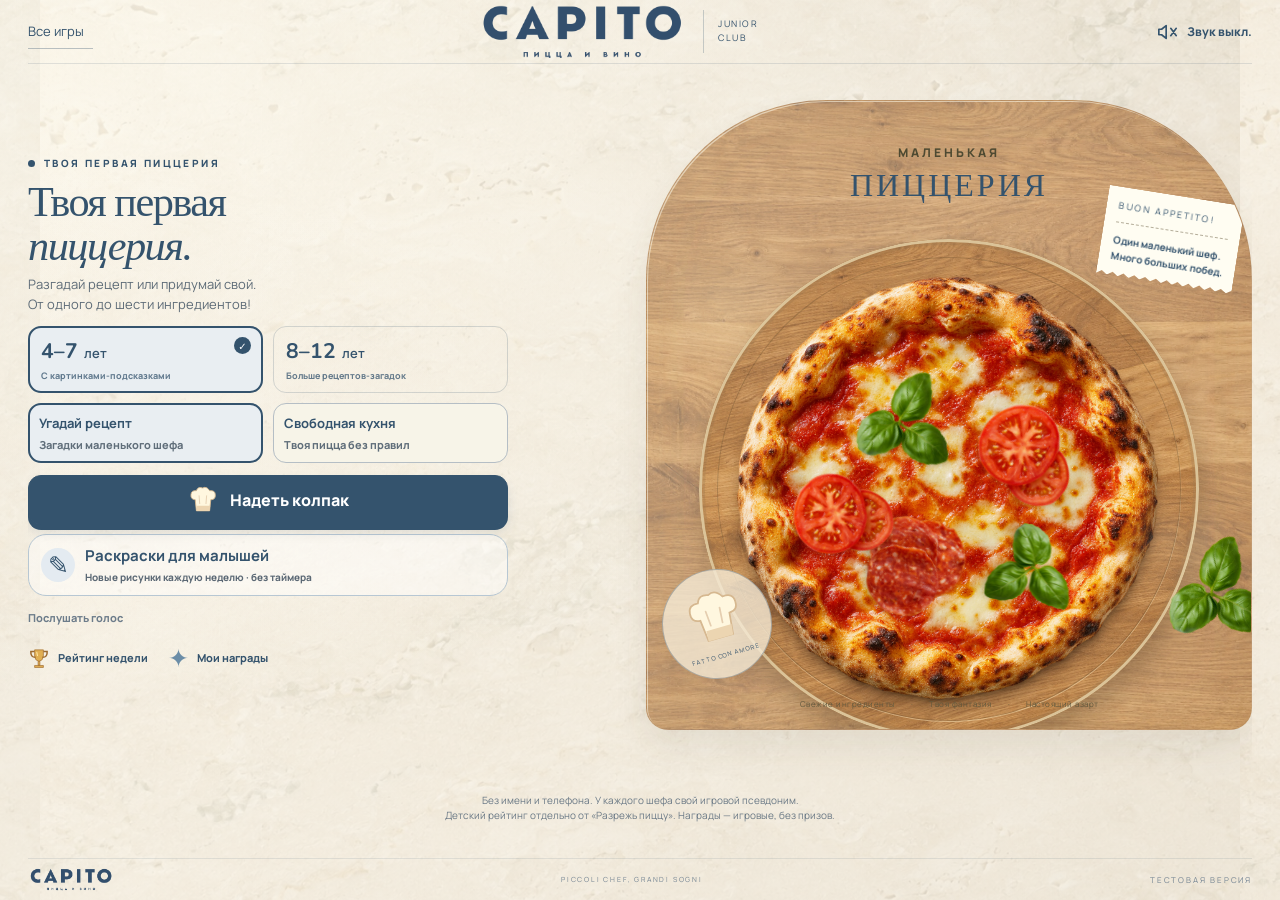
==== commit caca93c7: "Fit coloring to actual viewport, group ingredients, shrink ticket and add manual pizza wheel" ====
--- a/junior/index.html
+++ b/junior/index.html
@@ -1,5 +1,5 @@
 <!doctype html>
-<html lang="ru"><head><meta charset="utf-8"><meta name="viewport" content="width=device-width,initial-scale=1,viewport-fit=cover"><meta name="theme-color" content="#34536d"><meta name="description" content="Детские игры CAPITO: собери пиццу, разгадай рецепт или раскрась пиццерию."><title>CAPITO — маленькая пиццерия</title><link rel="stylesheet" href="/junior/junior.css?v=17"><link rel="preload" as="image" href="/junior/art/pizza-dough.png"><script defer src="/junior/junior.js?v=19"></script><link rel="stylesheet" href="/junior/coloring.css?v=3"><script defer src="/junior/coloring.js?v=3"></script><link rel="stylesheet" href="/junior/brand.css?v=2"></head>
+<html lang="ru"><head><meta charset="utf-8"><meta name="viewport" content="width=device-width,initial-scale=1,viewport-fit=cover"><meta name="theme-color" content="#34536d"><meta name="description" content="Детские игры CAPITO: собери пиццу, разгадай рецепт или раскрась пиццерию."><title>CAPITO — маленькая пиццерия</title><link rel="stylesheet" href="/junior/junior.css?v=17"><link rel="preload" as="image" href="/junior/art/pizza-dough.png"><script defer src="/junior/junior.js?v=20"></script><link rel="stylesheet" href="/junior/coloring.css?v=3"><script defer src="/junior/coloring.js?v=3"></script><link rel="stylesheet" href="/junior/brand.css?v=3"><script defer src="/junior/layout.js?v=1"></script></head>
 <body data-screen="welcome"><noscript><p>Чтобы готовить пиццу и раскрашивать картинки, включи JavaScript в браузере.</p></noscript><main>
 <header class="site-header"><a href="/?games=1" class="back">Все игры</a><a class="brand" href="/junior/" aria-label="CAPITO Junior"><img class="capito-logo" src="/junior/art/brand/capito-logo.png" width="610" height="180" alt="CAPITO — пицца и вино"><small>JUNIOR CLUB</small></a><button id="sound" class="sound" aria-pressed="false" aria-label="Включить звук"><svg viewBox="0 0 24 24" aria-hidden="true"><path d="M10 5L5 9H2V15H5L10 19ZM15 8L21 16M21 8L15 16" fill="none" stroke="currentColor" stroke-width="1.8" stroke-linecap="round" stroke-linejoin="round"/></svg><span>Звук выкл.</span></button></header>
 <section id="welcome" class="welcome">
@@ -32,8 +32,8 @@
 <div class="serving-top"><span class="serving-brand"><img class="capito-logo" src="/junior/art/brand/capito-logo.png" width="610" height="180" alt="CAPITO — пицца и вино"><span>FORNO A LEGNA</span></span><button id="serving-exit">Выйти</button></div>
 <h2 id="serving-title">В нашей дровяной печи</h2><p id="serving-hint" role="status">Огонь румянит бортики и плавит сыр…</p>
 <div id="bake-theatre" class="bake-theatre"><img class="theatre-oven" src="/capito-oven-LIVE-v41.webp" alt="Дровяная печь CAPITO с огнём"><div class="heat-shimmer"></div><div id="oven-pizza" class="oven-pizza"></div><span class="oven-badge">FATTO CON AMORE</span></div><div id="oven-challenge" class="oven-challenge" hidden><strong>Поймай золотую корочку</strong><p id="oven-challenge-hint">Подожди, пока указатель попадёт в золотую зону, и достань пиццу.</p><div id="oven-countdown" class="oven-countdown"><span>Достань, пока не подгорела</span><strong id="oven-clock" role="timer" aria-live="off">20 с</strong></div><div class="doneness-track" aria-hidden="true"><span class="gold-zone"></span><span id="doneness-runner" class="doneness-runner"><i id="doneness-pointer"></i></span></div><span class="doneness-labels" aria-hidden="true"><span>Ещё чуть-чуть</span><span>Золотая корочка</span><span>Пора доставать</span></span><p id="oven-warning" class="oven-warning" role="status"></p><button id="take-pizza" class="primary" disabled>Пицца выпекается…</button></div><div id="oven-burned" class="oven-burned" hidden><strong>Первый блин… то есть пицца!</strong><p>Начинка уже приготовлена. Попробуем снова и достанем пиццу вовремя.</p><button id="retry-oven" class="primary">Испечь заново</button></div><div id="bake-award" class="bake-award" hidden role="status"></div>
-<div id="slice-stage" class="slice-stage" hidden><div id="slice-board" class="slice-board" role="group" aria-label="Готовая пицца для нарезки"><div id="slice-pizza"></div><svg id="cut-lines" viewBox="0 0 100 100" aria-hidden="true"></svg><i class="steam steam-one"></i><i class="steam steam-two"></i></div></div>
-<div id="slice-actions" class="slice-actions" hidden><span id="cut-count" aria-live="polite">0 / 3 разрезов</span><button id="cut-button" class="undo">Помочь разрезать</button><button id="serve-button" class="primary" disabled>Подать пиццу</button></div>
+<div id="slice-stage" class="slice-stage" hidden><div id="slice-board" class="slice-board" role="group" aria-label="Готовая пицца для нарезки"><div id="slice-pizza"></div><img id="pizza-cutter" class="pizza-cutter" src="/junior/art/pizza-cutter.svg" alt="" aria-hidden="true" draggable="false" hidden><svg id="cut-lines" viewBox="0 0 100 100" aria-hidden="true"></svg><i class="steam steam-one"></i><i class="steam steam-two"></i></div></div>
+<div id="slice-actions" class="slice-actions" hidden><span id="cut-count" aria-live="polite">0 / 3 разрезов</span><button id="cut-button" class="undo">Как резать ножом?</button><button id="serve-button" class="primary" disabled>Подать пиццу</button></div>
 <div id="guest-delivery" class="guest-delivery" hidden><div class="guest-celebration"><span aria-hidden="true">✦</span><img id="delivery-guest-image" src="/junior/art/guests/basilio.png" alt=""><span aria-hidden="true">✦</span></div><div class="guest-bubble"><span id="delivery-guest-name"></span><p id="guest-reaction" role="status"></p></div><div class="guest-delivery-actions"><button id="listen-guest" class="undo" aria-pressed="false">Послушать гостя</button><button id="next-guest" class="primary">Следующий гость</button></div><p id="guest-voice-status" class="order-voice-status" role="status"></p></div><p class="serving-foot">Таймер на паузе · наслаждайся приготовлением</p></section>
 <section id="result" class="panel result-panel" hidden><img class="capito-logo result-logo" src="/junior/art/brand/capito-logo.png" width="610" height="180" alt="CAPITO — пицца и вино"><span class="eyebrow">BRAVO, PICCOLO CHEF!</span><div class="result-medal"><img src="/junior/art/hat.svg" alt="Колпак шефа"><i>✦</i><i>✦</i><i>✦</i></div><h2>Вот это шеф!</h2><p class="result-subtitle">Кухня CAPITO тобой гордится.</p><h3 id="result-score"></h3><p id="result-detail" role="status"></p><div id="earned" class="badges"></div><div id="guest-result" class="guest-result" hidden></div><div id="oven-result" class="oven-result" hidden></div><button id="save-retry" hidden>Повторить сохранение</button><button id="again" class="primary">Ещё один заказ</button><button id="result-rank" class="text-button">Посмотреть рейтинг недели</button><details class="pizza-story"><summary class="story-toggle">Как появилась пицца · послушать историю</summary><span class="eyebrow">МАЛЕНЬКОЕ ПУТЕШЕСТВИЕ В ИТАЛИЮ</span><h3 id="story-title">Как появилась пицца</h3><button id="listen-story" class="story-listen">Послушать историю</button><p id="story-audio-status" role="status"></p><div class="story-chapters"><article><h4>Сначала была лепёшка</h4><p>Очень давно люди в разных странах пекли лепёшки. Но пицца, похожая на ту, что мы любим сегодня, прославилась в итальянском городе Неаполе. На тесто добавляли томаты, сыр и зелень, а потом отправляли его в горячую дровяную печь.</p></article><article><h4>Три цвета «Маргариты»</h4><p>Красный томат, белая моцарелла и зелёный базилик напоминают флаг Италии. Есть легенда, что в 1889 году такую пиццу подали королеве Маргарите и назвали в её честь. Но пиццу с томатами и моцареллой в Неаполе готовили и раньше!</p></article><article><h4>Мастерство, которое берегут</h4><p>Мастеров пиццы называют пиццайоло. Они учат друг друга растягивать тесто руками, добавлять начинку и печь пиццу. В 2017 году ЮНЕСКО включила искусство неаполитанских пиццайоло в список нематериального культурного наследия человечества. Теперь и ты попробовал себя в роли маленького пиццайоло!</p></article></div><div class="story-question"><h4>В каком городе прославилась пицца?</h4><div role="group" aria-label="Ответ на вопрос об истории пиццы"><button data-city="rome">Рим</button><button data-city="naples">Неаполь</button><button data-city="paris">Париж</button></div><p id="story-answer" role="status"></p></div><details><summary>Откуда эта история</summary><a href="https://www.italia.it/en/campania/naples/things-to-do/naples-world-pizza-capital" target="_blank" rel="noopener">История пиццы — Italia.it</a><a href="https://ich.unesco.org/en/RL/art-of-neapolitan-pizzaiuolo-00722" target="_blank" rel="noopener">Искусство пиццайоло — ЮНЕСКО</a></details></details><p class="privacy">Тестовый детский турнир. Результаты и призы «Разрежь пиццу» считаются отдельно.</p></section>
 <section id="board" class="panel board-panel" hidden><img class="board-cup" src="/junior/art/cup.svg" alt=""><span class="eyebrow">КЛУБ МАЛЕНЬКИХ ШЕФОВ</span><h2 id="board-title"></h2><p id="board-status" role="status"></p><div id="board-content"></div><button id="home" class="primary">Вернуться на кухню</button></section>
--- a/junior/brand.css
+++ b/junior/brand.css
@@ -118,3 +118,131 @@
  body[data-screen=welcome] .privacy{margin-top:6px;font-size:8px}
 }
 @media(prefers-reduced-motion:reduce){button{transition:none}}
+
+/* Keep the smallest phones readable without decorative whitespace. */
+body[data-screen=welcome] .intro{max-width:none;width:auto}
+body[data-screen=welcome] #preview-voice{margin:3px 0}
+body[data-screen=welcome] .welcome-links button{min-height:32px;padding:4px 0}
+body[data-screen=welcome] .start-button{padding:9px 16px;min-height:48px}
+@media(max-width:700px){
+ .coloring-tools{grid-template-columns:minmax(0,1fr) 84px!important}
+ .coloring-pages{grid-column:1/-1!important}
+ .coloring-palette-box{grid-column:1!important}
+ .coloring-edit-actions{grid-column:2!important;grid-row:2!important}
+ .coloring-edit-actions button{flex:1}
+}
+@media(max-width:700px) and (max-height:650px){
+ .coloring-heading .eyebrow,.coloring-heading p{display:none}
+ .coloring-heading h2{font-size:19px;margin:2px 0;max-width:210px}
+ .coloring-week-banner{padding:6px 8px;margin-bottom:6px}
+ .coloring-week-banner strong{font-size:12px;line-height:1.3}
+ .coloring-week-banner p{font-size:8px}
+ .coloring-tools{gap:5px}
+ .coloring-pages button{font-size:8px}
+ .coloring-pages img{width:24px;height:24px}
+ .coloring-paper-column{max-width:min(100%,calc(100dvh - 305px))}
+ .coloring-save-note{display:none}
+ .coloring-status{font-size:9px;line-height:1.3}
+}
+
+@media(max-width:600px) and (max-height:690px){
+ body.is-playing .ingredients{grid-template-columns:repeat(5,minmax(0,1fr))!important;gap:2px!important}
+ body.is-playing .ingredients button{min-height:60px!important;padding:1px!important}
+ body.is-playing .ingredients .food-name{font-size:9px!important;line-height:1.12}
+ body.is-playing .ingredient-station{padding:5px 6px}
+ body.is-playing .order-ticket{min-height:0!important;padding:6px 8px 8px!important}
+ body.is-playing .order-ticket .ticket-top{margin-bottom:3px}
+ body.is-playing .order-ticket #hint{font-size:9px;line-height:1.3;min-height:34px!important;margin:3px 0!important;max-width:calc(100% - 92px)!important}
+ body.is-playing .order-ticket .riddle-tools{margin:2px 0!important;gap:3px}
+ body.is-playing .order-ticket .riddle-tools button{min-height:26px;font-size:8px;padding:4px}
+ body.is-playing .order-ticket .recipe{top:48px}
+ body.is-playing .kitchen-world{min-height:235px}
+ body.is-playing .prep-area{min-height:100px;padding-top:3px}
+ body.is-playing .board{width:min(51vw,calc(100cqh - 125px));min-width:95px}
+ body.is-playing .placement-status{display:none}
+ body.is-playing .kitchen-actions{min-height:58px;padding:6px 9px 8px}
+ body.is-playing .oven-area{width:45px;max-width:45px;bottom:12px}
+}
+
+@media(max-width:700px){
+ .coloring-palette-box{grid-row:2!important}
+ .coloring-paper-column{display:block}
+ body[data-screen=coloring] footer{display:none}
+}
+@media(max-width:700px) and (max-height:650px){
+ .coloring-paper-column{max-width:min(100%,calc(100dvh - 390px))}
+ .coloring-week-banner strong{display:block;font-size:12px;line-height:1.2}
+}
+
+@media(max-width:700px) and (max-height:650px){
+ body[data-screen=coloring] .site-header{height:44px}
+ .coloring-heading{margin-bottom:5px}
+ .coloring-week-banner p{display:none}
+ .coloring-pages button{min-height:40px;padding:3px}
+ .coloring-palette-box{padding:3px 5px}
+ .coloring-swatch{min-height:25px;min-width:24px;padding:1px}
+ .coloring-swatch span{width:21px;height:21px}
+ .coloring-paper-top{height:23px;min-height:23px}
+ .coloring-paper-bottom{display:none}
+ .coloring-status{line-height:1.2}
+ .coloring-export-actions button{padding:5px;font-size:9px!important;min-height:36px}
+}
+@media(max-width:600px) and (max-height:690px){
+ body.is-playing .kitchen-top{min-height:54px;padding:4px 9px}
+ body.is-playing .kitchen-brand>img{width:28px;height:28px}
+ body.is-playing .kitchen-brand .kitchen-logo{width:70px;padding:2px 4px;margin-top:2px}
+ body.is-playing .kitchen-brand strong{font-size:10px;line-height:1.1}
+ body.is-playing .order-ticket #listen-order{min-height:25px;padding:4px;font-size:8px}
+ body.is-playing .order-ticket #hint{min-height:27px!important}
+ body.is-playing .guest-order img{width:25px;height:25px}
+ body.is-playing .guest-order strong{font-size:11px}
+}
+
+@media(min-width:701px){
+ body[data-screen=welcome] .welcome{gap:12px;padding:10px 0}
+ body[data-screen=welcome] .hero-board{left:50%;right:auto;top:22%;width:min(88%,calc(70dvh - 130px));transform:translateX(-50%) rotate(-14deg)}
+ body[data-screen=welcome] .age-switch strong{font-size:21px}
+ body[data-screen=welcome] .age-switch small{font-size:9px}
+ body[data-screen=welcome] .mode-switch button{min-height:54px}
+ body[data-screen=welcome] .welcome h1{margin:8px 0;font-size:clamp(32px,4.7dvh,44px)}
+ body[data-screen=welcome] .coloring-entry{margin-top:9px}
+ body[data-screen=welcome] .hero-check{right:12px;top:15%;padding:12px;font-size:10px}
+ body[data-screen=welcome] .hero-check strong{font-size:10px}
+}
+
+/* Content-based canvas sizing: account for browser chrome and the actual controls. */
+@media screen{
+ body[data-screen=coloring] .coloring-paper-column{display:flex;flex-direction:column;align-items:center;width:100%;max-width:none;min-width:0;gap:0}
+ body[data-screen=coloring] .coloring-paper{width:min(100%,calc(var(--coloring-size,260px) + 16px));padding:7px;flex-shrink:0}
+ body[data-screen=coloring] .coloring-canvas-wrap{width:100%;aspect-ratio:1}
+ body[data-screen=coloring] .coloring-status,body[data-screen=coloring] .coloring-export-actions,body[data-screen=coloring] .coloring-save-note{width:100%}
+ body[data-screen=coloring] .coloring-paper-bottom{display:none}
+ body[data-screen=coloring] .coloring-paper-top{min-height:26px;height:26px;padding:0 0 5px}
+ body[data-screen=coloring] .coloring-paper-top .capito-logo{width:65px}
+ body[data-screen=coloring] .coloring-paper-top strong{font-size:10px}
+}
+@media(max-width:600px){
+ body.is-playing .kitchen-world{min-height:0!important;display:flex;flex-direction:column;padding:6px 9px}
+ body.is-playing .order-ticket{min-height:0!important;flex:0 0 auto;padding:6px 8px 8px!important;transform:none;filter:drop-shadow(0 2px 2px #34536d12)}
+ body.is-playing .order-ticket .ticket-top{padding-bottom:3px;margin-bottom:3px}
+ body.is-playing .guest-order img{width:24px;height:24px}
+ body.is-playing .guest-order strong{font-size:10px}
+ body.is-playing .guest-order small{font-size:5px}
+ body.is-playing .order-ticket h2{font-size:14px;margin:3px 0}
+ body.is-playing .order-ticket #hint{font-size:9px!important;line-height:1.3;min-height:0!important;max-width:calc(100% - 94px)!important;margin:3px 0!important}
+ body.is-playing .order-ticket .recipe{top:37px!important;gap:2px}
+ body.is-playing .order-ticket .slot{width:27px;height:27px}
+ body.is-playing .order-ticket .riddle-tools{margin:4px 0 0!important;gap:4px}
+ body.is-playing .order-ticket #listen-order,body.is-playing .order-ticket #reveal-recipe{font-size:8px;padding:4px 6px;min-height:25px}
+ body.is-playing .prep-area{container-type:size;flex:1 1 0;min-height:0!important;padding:4px 0;overflow:visible}
+ body.is-playing .board{width:min(68vw,calc(100cqh - 6px));min-width:0!important;max-height:100%;aspect-ratio:1}
+ body.is-playing .placement-status{display:none}
+ body.is-playing .oven-area{bottom:12px;right:9px}
+}
+#slice-board{cursor:url("/junior/art/pizza-cutter.svg") 29 58,crosshair}
+.pizza-cutter{position:absolute;width:64px;height:78px;max-width:none;z-index:150;pointer-events:none;transform:translate(-40%,-68%);filter:drop-shadow(0 3px 2px #243f5440)}
+.pizza-cutter.rolling{animation:knife-roll .16s ease-in-out infinite alternate}
+@keyframes knife-roll{to{transform:translate(-40%,-68%) rotate(9deg)}}
+@media(hover:hover){#slice-board:has(.pizza-cutter:not([hidden])){cursor:none}}
+#slice-pizza>.served-pizza{clip-path:none!important}
+@media(prefers-reduced-motion:reduce){.pizza-cutter.rolling{animation:none}}
